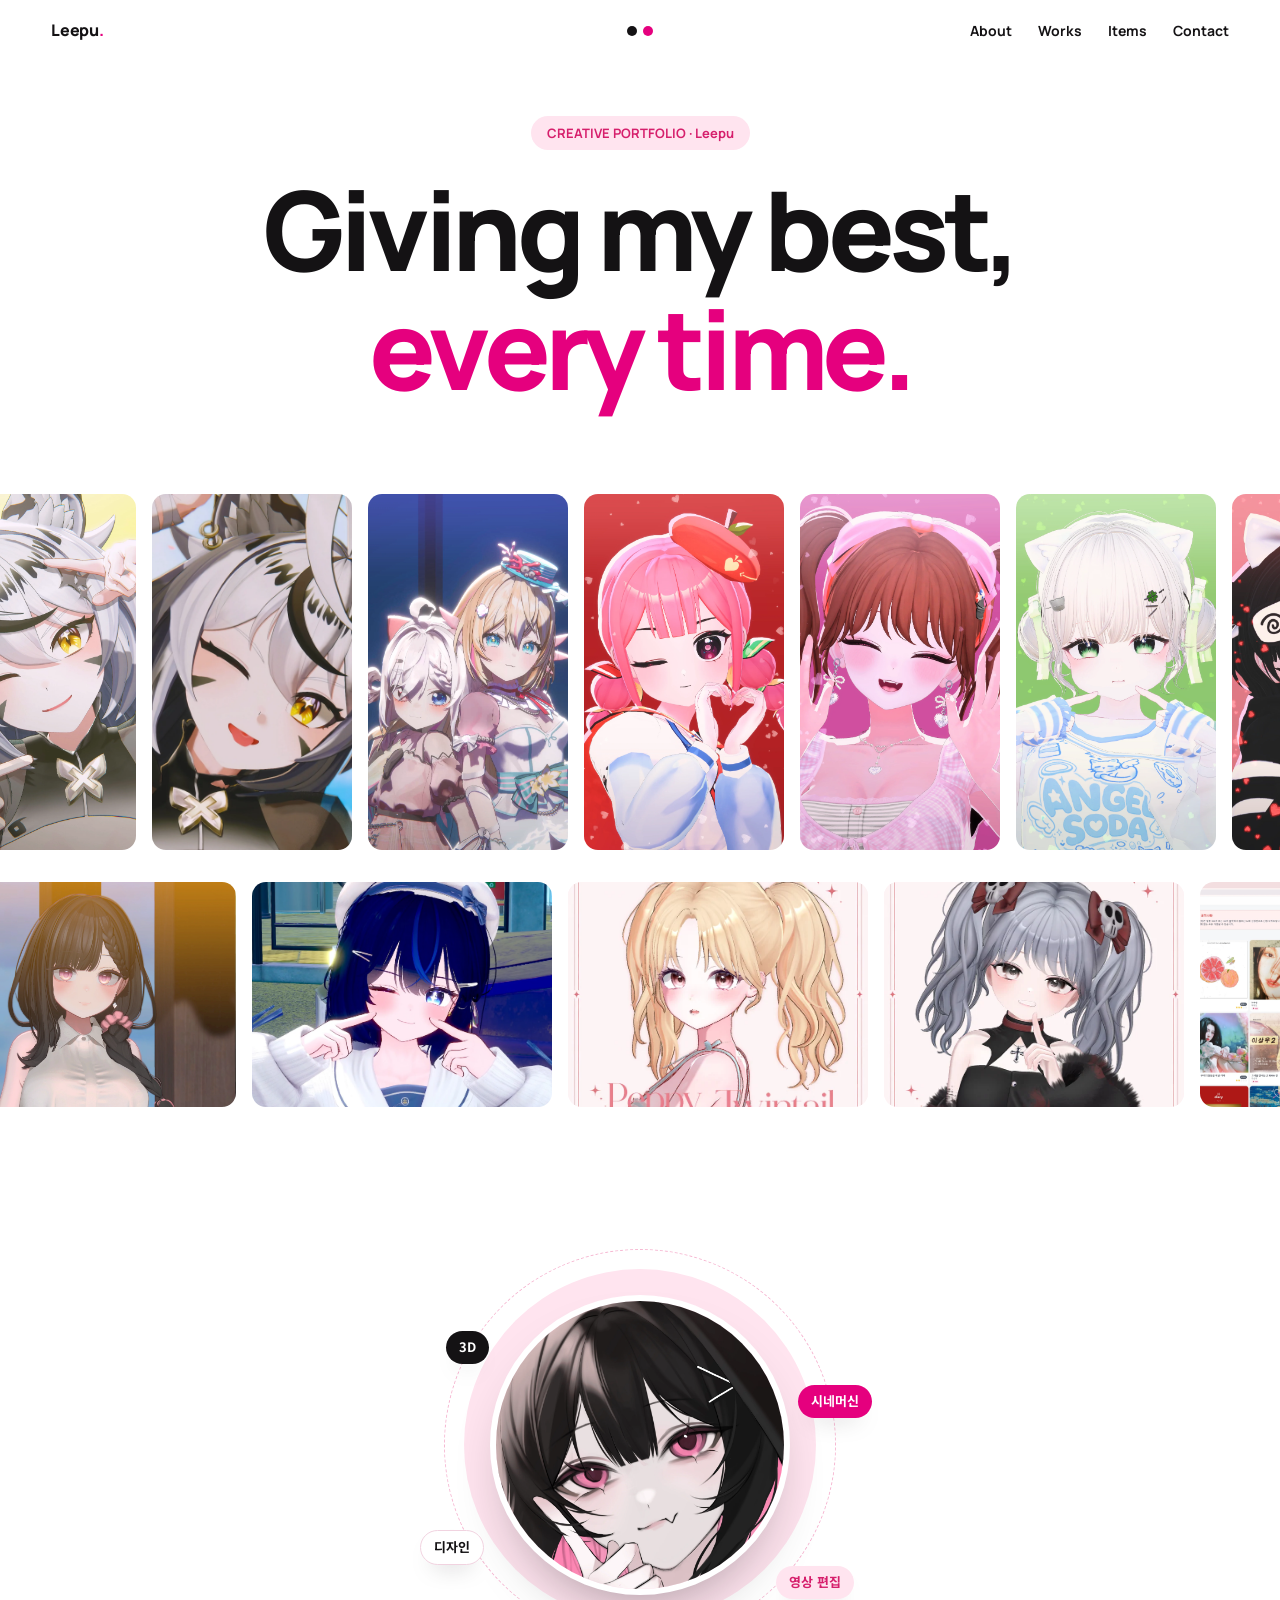
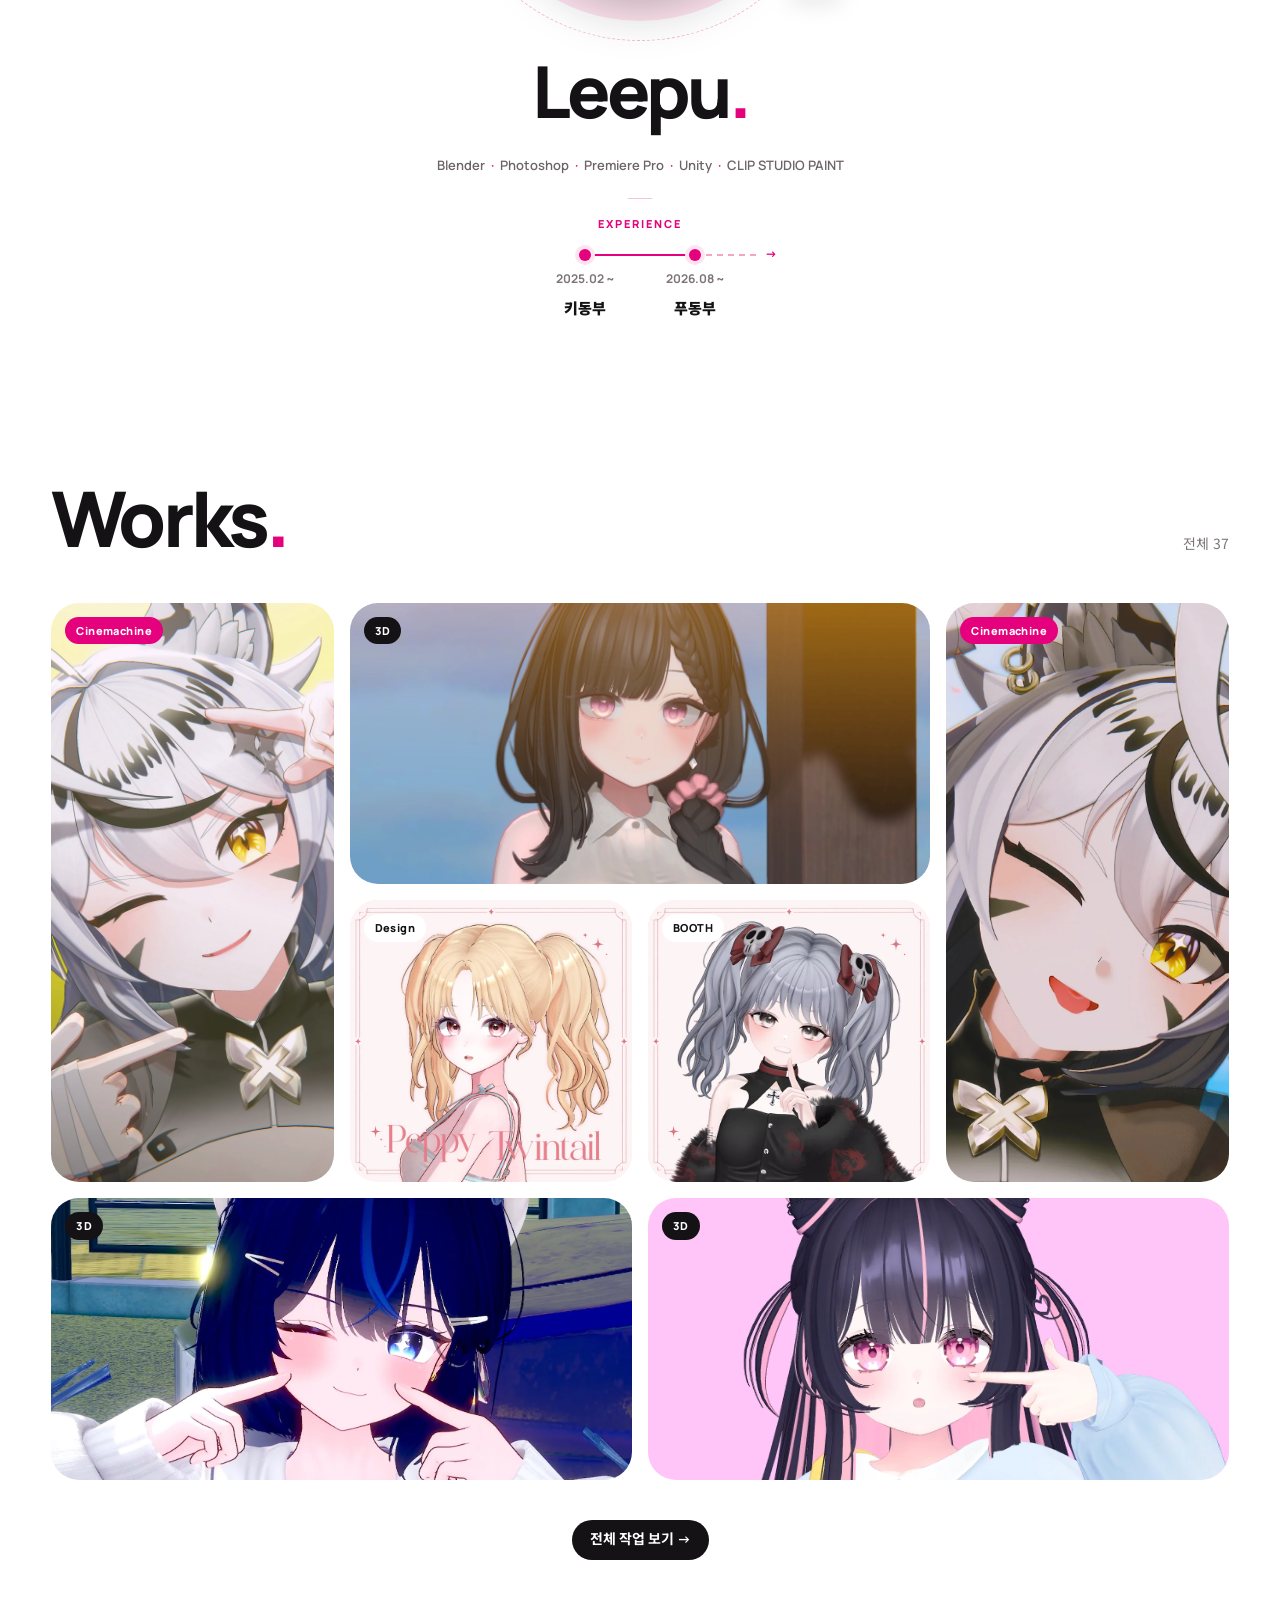
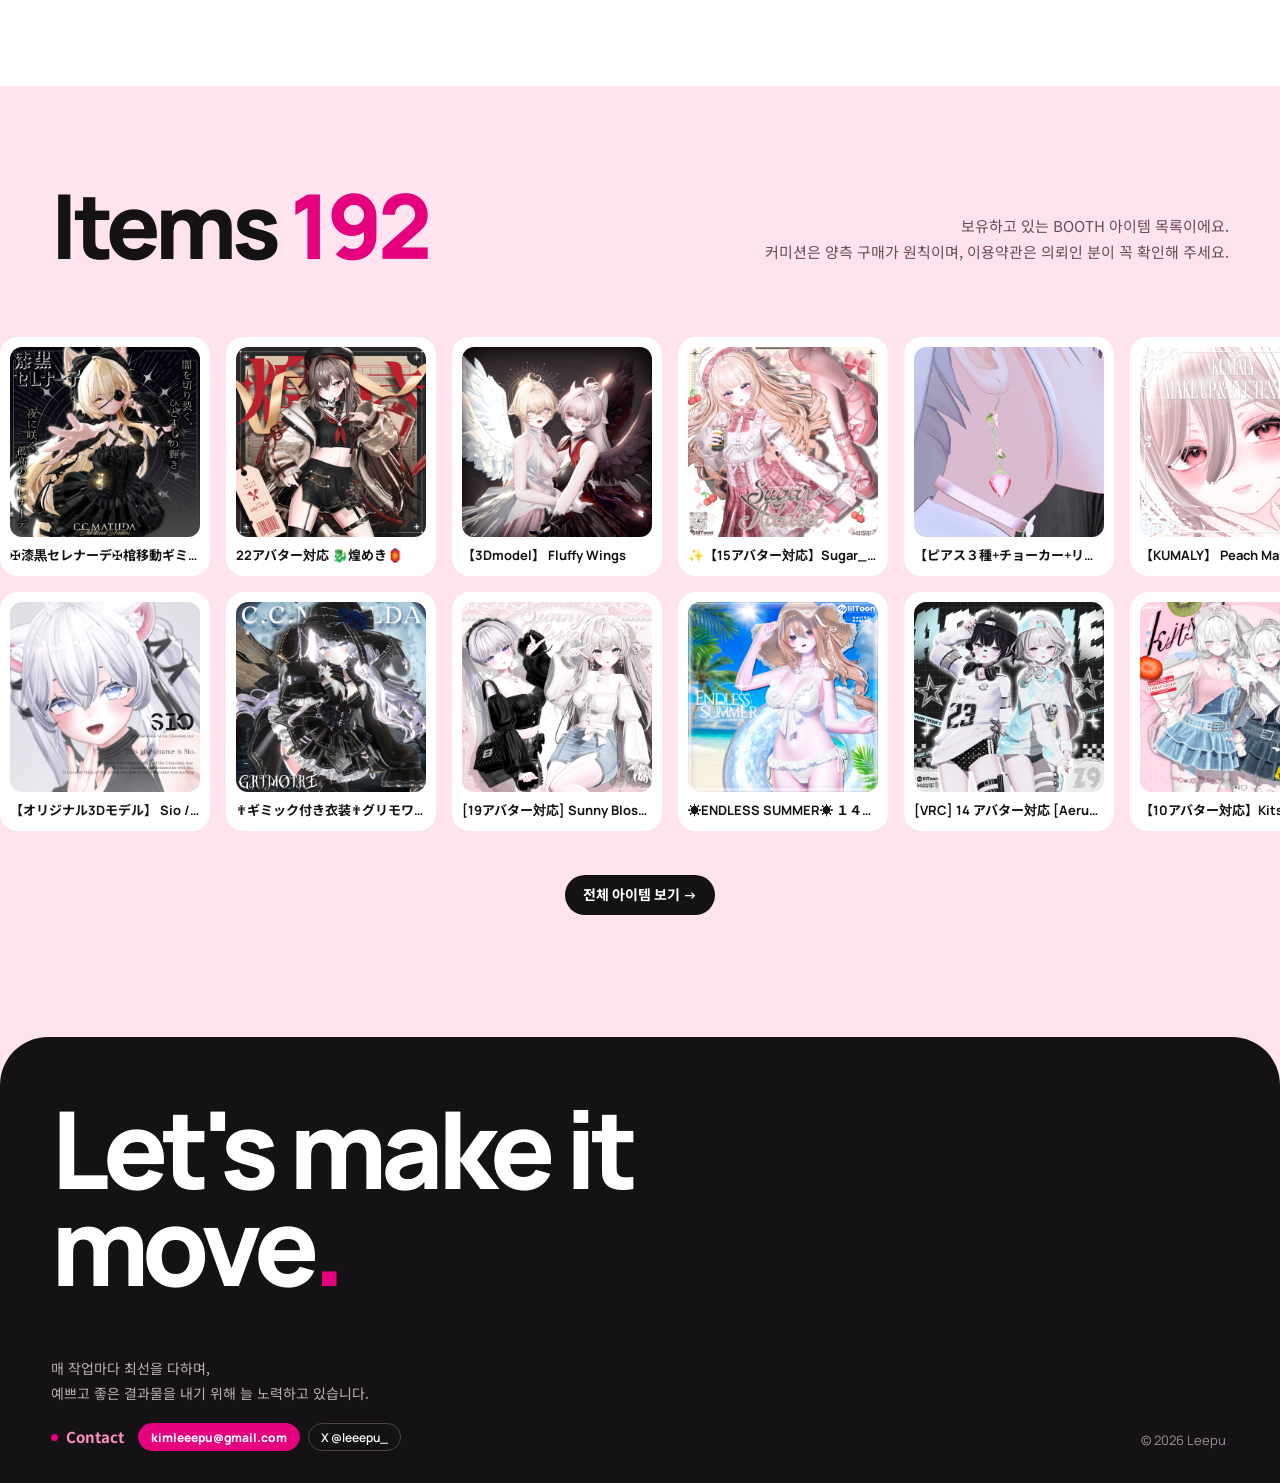
==== index.html @ 33ad0d8b "Hero: raise badge/title slightly, widen title line gap Co-Authored-By: Claude Opus 5.5 <noreply@anth" ====
<!doctype html>
<html lang="ko">
<head>
<meta charset="utf-8">
<meta name="viewport" content="width=device-width, initial-scale=1, viewport-fit=cover">
<title>Leepu</title>
<meta name="description" content="Leepu 포트폴리오 · 시네머신 쇼츠, 3D 아바타 세팅, 디자인">
<link rel="preconnect" href="https://fonts.googleapis.com">
<link rel="preconnect" href="https://fonts.gstatic.com" crossorigin>
<link href="https://fonts.googleapis.com/css2?family=Manrope:wght@400;500;600;700;800&family=Noto+Sans+KR:wght@400;500;700;900&display=swap" rel="stylesheet">
<link rel="stylesheet" href="assets/site.css">
<style>
/* ── 첫 화면 ── */
.hero { padding: 6vh var(--gutter) 0; text-align: center; }
.badge { display: inline-block; padding: 7px 16px; border-radius: 999px; background: var(--blush); color: #d61f6c; font-size: 13px; font-weight: 700; }
.hero h1 { margin: 26px 0 0; font-weight: 800; font-size: clamp(46px, 8.6vw, 140px); line-height: .98; letter-spacing: -.05em; }
.hero h1 > span { display: block; overflow: hidden; padding-bottom: .2em; margin-bottom: -.1em; }
.clip { overflow: hidden; }

.strips { margin-top: 8vh; padding-bottom: 4vh; overflow: hidden; }
.strips .tilt { width: 110vw; margin-left: -5vw; }
.strips .mq + .mq { margin-top: 16px; }
.strips .mq-track { padding: 8px 0; }
.strips a { flex: 0 0 auto; display: block; border-radius: 14px; overflow: hidden; background: var(--blush-2); }
.strips img { width: 100%; height: 100%; object-fit: cover; }
.sA a { width: 200px; aspect-ratio: 9 / 16; }
.sB a { width: 300px; aspect-ratio: 4 / 3; }

/* 프로필 */
.about { padding: 16vh var(--gutter) 12vh; display: flex; flex-direction: column; align-items: center; text-align: center; scroll-margin-top: 40px; }
.orb { position: relative; width: 300px; height: 300px; }
.orb::before { content: ""; position: absolute; inset: -26px; border-radius: 50%; background: var(--blush); }
.orb::after { content: ""; position: absolute; inset: -46px; border-radius: 50%; border: 1.5px dashed #f6b8d2; }
.orb img { position: relative; z-index: 1; width: 300px; height: 300px; border-radius: 50%; object-fit: cover; border: 6px solid #fff; box-shadow: 0 30px 60px -30px rgba(20,18,20,.45); background: var(--blush-2); }
.orb .pill { position: absolute; z-index: 2; box-shadow: 0 12px 24px -14px rgba(20,18,20,.4); animation: bob 4s ease-in-out infinite; }
.orb .p1 { left: -44px; top: 36px; }
.orb .p2 { right: -82px; top: 90px; animation-delay: -1.2s; }
.orb .p3 { left: -70px; bottom: 30px; animation-delay: -2.1s; }
.orb .p4 { right: -64px; bottom: -4px; animation-delay: -.6s; }
@keyframes bob { 50% { translate: 0 -8px; } }
.about h2 { margin: 64px 0 0; font-weight: 800; font-size: clamp(52px, 5.6vw, 92px); line-height: .9; letter-spacing: -.055em; }
.info { display: flex; flex-direction: column; align-items: center; gap: 10px; margin-top: 32px; }
.tools { margin: 0; font-size: 13px; font-weight: 600; color: var(--muted); }
.tools i { font-style: normal; color: var(--pink); padding: 0 3px; }
.tools span { white-space: nowrap; }
.rule { width: 24px; height: 1px; margin: 12px 0 6px; background: #f1c4d7; }
.lbl { font-size: 11px; font-weight: 800; letter-spacing: .18em; color: var(--pink); }
.tl { display: flex; align-items: flex-start; justify-content: center; margin-top: 6px; }
.st { position: relative; display: flex; flex-direction: column; align-items: center; gap: 8px; width: 110px; }
.st::after { content: ""; position: absolute; left: 50%; top: 5px; width: 100%; height: 2px; background: var(--pink); }
.st.past::after { background: #ddd5d8; }
.st:last-child::after { width: 60%; background: repeating-linear-gradient(90deg, #f1a6c6 0 6px, transparent 6px 11px); }
.st:last-child::before { content: "→"; position: absolute; left: calc(110% + 4px); top: -1px; font-size: 12px; font-weight: 800; line-height: 12px; color: var(--pink); }
.st b { position: relative; z-index: 1; width: 12px; height: 12px; border-radius: 50%; background: var(--pink); box-shadow: 0 0 0 4px var(--blush); }
.st.past b { background: #cfc6ca; box-shadow: 0 0 0 4px #f4eff1; }
.st small { font-size: 12px; font-weight: 700; color: #7d7579; }
.st strong { font-family: var(--kr); font-size: 15px; font-weight: 900; }
.st.past small, .st.past strong { color: #a9a0a4; }

/* 작업 타일 */
.works { padding: 6vh var(--gutter) 14vh; }
.works .sub { font-family: var(--kr); font-size: 14px; color: #7d7579; }
.bento { display: grid; grid-template-columns: repeat(4, minmax(0, 1fr)); grid-auto-rows: 22vw; gap: 16px; margin-top: 48px; }
.tile { position: relative; overflow: hidden; border-radius: 28px; display: block; text-decoration: none; background: var(--blush); color: var(--ink); }
.tile img { width: 100%; height: 100%; object-fit: cover; transition: transform .7s var(--ease); }
.tile:hover img { transform: scale(1.06); }
.tile .cap { position: absolute; left: 12px; right: 12px; bottom: 12px; padding: 14px 16px; border-radius: 18px; background: rgba(255,255,255,.95); transform: translateY(12px); opacity: 0; transition: transform .45s var(--ease), opacity .35s; }
.tile:hover .cap, .tile:focus-visible .cap { transform: none; opacity: 1; }
.tile .cap b { display: block; font-family: var(--kr); font-size: 15px; overflow: hidden; text-overflow: ellipsis; white-space: nowrap; }
.tile .cap small { display: block; margin-top: 2px; font-family: var(--kr); font-size: 12px; color: #7d7579; overflow: hidden; text-overflow: ellipsis; white-space: nowrap; }
.c2 { grid-column: span 2; } .r2 { grid-row: span 2; }
.works .foot-more { display: flex; justify-content: center; margin-top: 40px; }

/* 아이템 */
.items { padding: 11vh 0 18vh; background: var(--blush); }
.items .sec-head { padding: 0 var(--gutter); }
.items h2 { margin: 0; font-weight: 800; font-size: clamp(48px, 7vw, 120px); line-height: .9; letter-spacing: -.05em; }
.items .note { margin: 0; text-align: right; font-family: var(--kr); font-size: 15px; line-height: 1.75; color: #6b4a58; white-space: pre-line; }
.items .mq { margin-top: 72px; }
.items .mq + .mq { margin-top: 16px; }
.icard { flex: 0 0 auto; width: 210px; background: #fff; border-radius: 18px; padding: 10px; text-decoration: none; color: var(--ink); }
.icard img { width: 100%; aspect-ratio: 1; object-fit: cover; border-radius: 12px; background: var(--blush-2); }
.icard span { display: block; margin-top: 8px; font-size: 13px; font-weight: 700; overflow: hidden; text-overflow: ellipsis; white-space: nowrap; }
.items .foot-more { display: flex; justify-content: center; margin-top: 44px; }

@media (max-width: 900px) {
  .bento { grid-template-columns: repeat(2, minmax(0, 1fr)); grid-auto-rows: 44vw; gap: 12px; }
  .tile { border-radius: 22px; }
  .tile .cap { transform: none; opacity: 1; padding: 10px 12px; border-radius: 14px; }
  .items .note { text-align: left; white-space: normal; }
}
@media (max-width: 560px) {
  .sA a { width: 130px; } .sB a { width: 200px; }
  .about { padding-top: 12vh; }
  .orb { scale: .7; margin: -45px 0; }
  .about h2 { margin-top: 64px; }
  .tools { max-width: 300px; line-height: 2; }
  .st { width: 92px; } .st strong { font-size: 14px; }
  .icard { width: 150px; }
  .items .mq { margin-top: 40px; }
}
</style>
</head>
<body>
<header class="top" id="top"></header>

<main>
  <section class="hero">
    <div class="clip"><span class="badge up">CREATIVE PORTFOLIO · Leepu</span></div>
    <h1>
      <span><span class="up" style="animation-delay:.1s">Giving my best,</span></span>
      <span><span class="up" style="animation-delay:.2s"><span class="dot">every time.</span></span></span>
    </h1>
  </section>

  <section class="strips fade" style="animation-delay:.5s" aria-label="작업 미리보기">
    <div class="tilt">
      <div class="mq sA"><div class="mq-track" id="stripA"></div></div>
      <div class="mq sB"><div class="mq-track rev" id="stripB"></div></div>
    </div>
  </section>

  <section class="about" id="about" aria-label="프로필"></section>

  <section class="works" id="works">
    <div class="sec-head rv">
      <h2 class="h-big">Works<span class="dot">.</span></h2>
      <span class="sub" id="w-count"></span>
    </div>
    <div class="bento" id="bento"></div>
    <div class="foot-more"><a class="more-link" href="works.html">전체 작업 보기 →</a></div>
  </section>

  <section class="items" id="items">
    <div class="sec-head rv">
      <h2>Items <span class="dot" id="i-count"></span></h2>
      <p class="note" id="i-note"></p>
    </div>
    <div class="mq"><div class="mq-track" id="itemsA"></div></div>
    <div class="mq"><div class="mq-track rev" id="itemsB"></div></div>
    <div class="foot-more"><a class="more-link" href="items.html">전체 아이템 보기 →</a></div>
  </section>
</main>

<footer class="foot" id="contact"></footer>

<script src="assets/site.js"></script>
<script>
(async () => {
"use strict";
const { esc, list, IMGERR, catLabel, catClass, career, ymd } = LP;
const D = await LP.boot("home");
const s = D.site;
const $ = (id) => document.getElementById(id);
const twice = (html) => html + html;
const has = (w, c) => list(w.category).includes(c);
const link = (w) => `works.html#${encodeURIComponent(w.id || "")}`;

// 흐르는 띠: 위는 쇼츠, 아래는 3D · 디자인
const shorts = D.works.filter((w) => has(w, "CINEMACHINE") && (w.thumbnail || LP.ytOf(w)));
const others = D.works.filter((w) => !has(w, "CINEMACHINE") && !has(w, "EDIT") && w.thumbnail);
const strip = (arr) => arr.map((w) => `<a href="${link(w)}" title="${esc(w.title)}">${LP.thumbImg(w)}</a>`).join("");
$("stripA").innerHTML = twice(strip(shorts.slice(0, 10)));
$("stripB").innerHTML = twice(strip(others.slice(0, 10)));

// 프로필
const FIELDS = s.fields || ["3D", "시네머신", "디자인", "영상 편집"];
const PCLS = ["ink", "pk", "wh", "bl"];
const steps = career(s.intro);
$("about").innerHTML = `
  <div class="orb rv">
    ${s.profile_image ? `<img src="${esc(s.profile_image)}" alt="${esc(s.name)} 프로필" ${IMGERR}>` : `<img alt="">`}
    ${FIELDS.slice(0, 4).map((f, k) => `<span class="pill ${PCLS[k]} p${k + 1}">${esc(f)}</span>`).join("")}
  </div>
  <h2 class="rv">${esc(s.name || "Leepu")}<span class="dot">.</span></h2>
  <div class="info rv">
    ${(s.tools || []).length ? `<p class="tools">${(s.tools || []).map((t) => `<span>${esc(t)}</span>`).join(" <i>·</i> ")}</p>` : ""}
    ${steps.length ? `<div class="rule" aria-hidden="true"></div>
    <div class="lbl">EXPERIENCE</div>
    <ol class="tl" aria-label="Experience" style="list-style:none;padding:0;margin-bottom:0">${steps.map((c) => `
      <li class="st${c.past ? " past" : ""}"><b aria-hidden="true"></b><small>${esc(c.period)}</small><strong>${esc(c.name)}</strong></li>`).join("")}
    </ol>` : ""}
  </div>`;

// 작업 타일: 최신 쇼츠 · 3D · 디자인을 골라 배치
const td = D.works.filter((w) => has(w, "3D") && w.thumbnail);
const ds = D.works.filter((w) => (has(w, "DESIGN") || has(w, "BOOTH")) && w.thumbnail);
// 세로 쇼츠는 세로로 긴 칸, 가로 사진이 많은 3D는 가로로 긴 칸에 넣어요
const pick = [[shorts[0], "r2"], [td[0], "c2"], [shorts[1], "r2"], [ds[0], ""], [ds[1], ""], [td[1], "c2"], [td[2], "c2"]].filter(([w]) => w);
$("w-count").textContent = `전체 ${D.works.length}`;
$("bento").innerHTML = pick.map(([w, cls]) => {
  const c = list(w.category)[0] || "";
  return `<a class="tile pop ${cls}" href="${link(w)}">
    ${LP.thumbImg(w)}
    <span class="tag ${catClass(c)}">${esc(catLabel(c))}</span>
    <span class="cap"><b>${esc(LP.splitTitle(w.title).what)}</b>${LP.splitTitle(w.title).who ? `<small>${esc(LP.splitTitle(w.title).who)}</small>` : ""}</span>
  </a>`;
}).join("");

// 아이템 띠
const its = D.items.filter((i) => i.thumbnail);
const icard = (i) => `<a class="icard" href="${esc(LP.safe(i.product_link))}" target="_blank" rel="noopener" title="${esc(i.name)}"><img src="${esc(i.thumbnail)}" alt="" loading="lazy" ${IMGERR}><span>${esc(i.name)}</span></a>`;
$("i-count").textContent = D.items.length;
$("i-note").textContent = s.items_intro ?? "보유하고 있는 BOOTH 아이템 목록이에요.\n커미션은 양측 구매가 원칙이며, 이용약관은 의뢰인 분이 꼭 확인해 주세요.";
$("itemsA").innerHTML = twice(its.slice(0, 12).map(icard).join(""));
$("itemsB").innerHTML = twice(its.slice(12, 24).map(icard).join(""));

if (location.hash === "#about") $("about").scrollIntoView();
})();
</script>
</body>
</html>
---- assets/site.css ----
/* Leepu 포트폴리오 공통 스타일 (첫 화면 · Works · Items) */
:root {
  --ink: #141214;
  --pink: #ff3d8b;
  --pink-ink: #141214;
  --pink-soft: #ff8fbe;
  --blush: #ffe4ef;
  --blush-2: #fff1f6;
  --line: #efe3e8;
  --muted: #6c6468;
  --muted-2: #8a7f84;
  --bg: #ffffff;
  --font: "Manrope", "Noto Sans KR", system-ui, -apple-system, "Apple SD Gothic Neo", "Malgun Gothic", sans-serif;
  --kr: "Noto Sans KR", "Apple SD Gothic Neo", "Malgun Gothic", sans-serif;
  --gutter: max(16px, 4vw);
  --ease: cubic-bezier(.2, .75, .15, 1);
  color-scheme: light;
}
* { box-sizing: border-box; }
html { -webkit-text-size-adjust: 100%; scroll-behavior: smooth; }
body { margin: 0; background: var(--bg); color: var(--ink); font: 15px/1.6 var(--font); overflow-x: hidden; }
img { max-width: 100%; display: block; }
a { color: inherit; }
a:hover { color: var(--pink); }
button, input, select { font: inherit; color: inherit; }
:focus-visible { outline: 2px solid var(--pink); outline-offset: 3px; border-radius: 6px; }
[hidden] { display: none !important; }
.kr { font-family: var(--kr); }
.dot { color: var(--pink); }
.sr { position: absolute; width: 1px; height: 1px; overflow: hidden; clip: rect(0 0 0 0); white-space: nowrap; }

/* ── 헤더 ── */
.top { position: sticky; top: 0; z-index: 30; display: grid; grid-template-columns: 1fr auto 1fr; align-items: center; padding: 18px var(--gutter); font-size: 14px; font-weight: 700; background: rgba(255,255,255,.86); backdrop-filter: blur(10px); -webkit-backdrop-filter: blur(10px); }
.top .brand { text-decoration: none; font-size: 16px; font-weight: 800; letter-spacing: -.02em; }
.top .dots { display: flex; gap: 6px; }
.top .dots i { width: 10px; height: 10px; border-radius: 50%; background: var(--ink); }
.top .dots i + i { background: var(--pink); }
.top nav { display: flex; gap: 26px; justify-content: flex-end; }
.top nav a { text-decoration: none; position: relative; }
.top nav a[aria-current="page"]::after { content: ""; position: absolute; left: 0; right: 0; bottom: -6px; height: 2px; border-radius: 2px; background: var(--pink); }
@media (max-width: 640px) {
  .top { grid-template-columns: auto 1fr; padding-block: 14px; }
  .top .dots { display: none; }
  .top nav { gap: 16px; font-size: 13px; }
}

/* ── 공통 조각 ── */
.pill { display: inline-flex; align-items: center; gap: 6px; padding: 6px 13px; border-radius: 999px; font-family: var(--kr); font-size: 13px; font-weight: 700; white-space: nowrap; }
.pill.ink { background: var(--ink); color: #fff; }
.pill.pk { background: var(--pink); color: var(--pink-ink); }
.pill.wh { background: #fff; border: 1px solid #f1d3e0; }
.pill.bl { background: var(--blush); color: #d61f6c; }
.tag { position: absolute; left: 14px; top: 14px; padding: 5px 11px; border-radius: 999px; font-size: 11px; font-weight: 800; letter-spacing: .04em; }
.tag.CINEMACHINE, .tag.EDIT { background: var(--pink); color: var(--pink-ink); }
.tag.T3D { background: var(--ink); color: #fff; }
.tag.DESIGN, .tag.BOOTH, .tag.ETC { background: #fff; color: var(--ink); }
.h-big { margin: 0; font-weight: 800; font-size: clamp(48px, 6vw, 100px); line-height: .95; letter-spacing: -.05em; }
.sec-head { display: flex; justify-content: space-between; align-items: flex-end; gap: 20px; flex-wrap: wrap; }
.more-link { display: inline-flex; align-items: center; gap: 8px; height: 40px; padding: 0 18px; border-radius: 999px; background: var(--ink); color: #fff; font-size: 14px; font-weight: 700; text-decoration: none; }
.more-link:hover { background: var(--pink); color: var(--pink-ink); }
.empty { text-align: center; color: var(--muted); padding: 64px 0; font-family: var(--kr); }

/* ── 흐르는 띠 ── */
.mq { overflow: hidden; }
.mq-track { display: flex; gap: 16px; width: max-content; animation: mq 48s linear infinite; }
.mq-track.rev { animation-direction: reverse; animation-duration: 54s; }
.mq:hover .mq-track { animation-play-state: paused; }
@keyframes mq { from { transform: translateX(0); } to { transform: translateX(-50%); } }

/* ── 등장 효과 ── */
.up { display: block; animation: up 1.1s var(--ease) both; }
@keyframes up { from { transform: translateY(105%); } to { transform: none; } }
.fade { animation: fade 1.3s ease both; }
@keyframes fade { from { opacity: 0; transform: translateY(30px); } to { opacity: 1; transform: none; } }
@supports (animation-timeline: view()) {
  .rv { animation: rv linear both; animation-timeline: view(); animation-range: entry 10% cover 30%; }
  .pop { animation: pop linear both; animation-timeline: view(); animation-range: entry 5% cover 30%; }
  .tilt { animation: tilt linear both; animation-timeline: view(); animation-range: entry 0% exit 100%; }
}
@keyframes rv { from { opacity: 0; transform: translateY(50px); } to { opacity: 1; transform: none; } }
@keyframes pop { from { opacity: 0; transform: scale(.94) translateY(40px); } to { opacity: 1; transform: none; } }
@keyframes tilt { from { transform: rotate(-6deg); } to { transform: rotate(2deg); } }

/* ── 하단 ── */
.foot { background: var(--ink); color: #fff; border-radius: 48px 48px 0 0; position: relative; margin-top: -40px; }
.foot-in { padding: 7vh var(--gutter) 32px; }
.foot h2 { margin: 0; font-weight: 800; font-size: clamp(56px, 8.4vw, 144px); line-height: .9; letter-spacing: -.055em; }
.foot-row { display: flex; justify-content: space-between; align-items: flex-end; gap: 20px; flex-wrap: wrap; margin-top: 7vh; }
.foot-label { display: flex; align-items: center; gap: 8px; font-family: var(--kr); font-size: 15px; font-weight: 700; color: var(--pink-soft); }
.foot-label::before { content: ""; width: 7px; height: 7px; border-radius: 50%; background: var(--pink); }
.foot-msg { margin: 0 0 18px; font-family: var(--kr); font-size: 14px; line-height: 1.75; color: #b9b0b4; white-space: pre-line; }
.foot-contact { display: flex; align-items: center; gap: 14px; flex-wrap: wrap; }
.foot-links { display: flex; gap: 8px; flex-wrap: wrap; }
.foot-links a { display: inline-flex; align-items: center; height: 28px; padding: 0 12px; border-radius: 999px; font-size: 12px; font-weight: 600; text-decoration: none; border: 1px solid #4b4549; color: #fff; }
.foot-links a:first-child { background: var(--pink); border-color: var(--pink); color: var(--pink-ink); font-weight: 800; }
.foot-links a:hover { border-color: var(--pink); color: var(--pink-soft); }
.foot-links a:first-child:hover { color: var(--pink-ink); filter: brightness(1.08); }
.foot-copy { font-size: 13px; color: #9a9196; }
.foot.flat { margin-top: 0; }

/* ── 상세 창 (Works) ── */
dialog.dlg { border: 0; padding: 0; border-radius: 28px; width: min(880px, calc(100vw - 24px)); max-height: calc(100dvh - 32px); background: #fff; color: var(--ink); box-shadow: 0 40px 100px -30px rgba(20,18,20,.55); }
/* 세로 쇼츠 창: 제목 길이에 맞춰 너비가 정해지고, 설명은 그 너비 안에서 줄바꿈 */
dialog.dlg.narrow { width: fit-content; min-width: min(440px, calc(100vw - 24px)); max-width: min(880px, calc(100vw - 24px)); }
dialog.dlg.narrow .dlg-head h2 { text-wrap: wrap; }
dialog.dlg.narrow .desc, dialog.dlg.narrow .meta { width: 0; min-width: 100%; }
dialog.dlg::backdrop { background: rgba(20,18,20,.55); backdrop-filter: blur(4px); }
dialog.dlg[open] { animation: dlg .35s var(--ease); }
@keyframes dlg { from { opacity: 0; transform: translateY(24px) scale(.98); } to { opacity: 1; transform: none; } }
.dlg-in { padding: 28px; display: grid; gap: 16px; }
.dlg-head { display: flex; gap: 12px; align-items: flex-start; }
.dlg-head h2 { margin: 0; flex: 1; min-width: 0; font-family: var(--kr); font-size: clamp(20px, 2.4vw, 26px); font-weight: 900; line-height: 1.35; letter-spacing: -.02em; text-wrap: balance; }
.x { appearance: none; border: 0; flex-shrink: 0; width: 38px; height: 38px; border-radius: 50%; background: var(--blush); color: var(--ink); cursor: pointer; display: grid; place-items: center; font-size: 18px; line-height: 1; }
.x:hover { background: var(--pink); }
.desc { margin: -6px 0 0; font-family: var(--kr); color: var(--muted); white-space: pre-wrap; word-break: keep-all; overflow-wrap: anywhere; }
.meta { display: flex; gap: 6px; align-items: center; flex-wrap: wrap; font-size: 12px; color: var(--muted-2); }
.meta .c { padding: 3px 9px; border-radius: 999px; background: var(--blush); color: #d61f6c; font-weight: 800; font-size: 10px; letter-spacing: .04em; }
.media { display: grid; gap: 12px; }
.media video, .media iframe { width: 100%; border: 0; border-radius: 18px; background: #000; display: block; }
.media video { max-height: 72vh; margin: 0 auto; }
.media iframe { aspect-ratio: 16 / 9; }
.media iframe.short, .ytcard.short { aspect-ratio: 9 / 16; width: min(100%, calc(70vh * 9 / 16), 380px); margin: 0 auto; }
/* 사진 한 장: 비율에 맞춘 크기는 works.html에서 정해 줌 */
.media > img { border-radius: 18px; max-width: 100%; margin: 0 auto; }
.ytcard { position: relative; display: block; border-radius: 18px; overflow: hidden; background: #000; aspect-ratio: 16 / 9; }
.ytcard img { width: 100%; height: 100%; object-fit: cover; opacity: .85; }
.ytcard span { position: absolute; inset: auto 0 0; padding: 14px; text-align: center; font-weight: 800; color: #fff; background: linear-gradient(transparent, rgba(0,0,0,.75)); }
/* 사진 수에 맞춰 칸을 나눠서 오른쪽에 빈칸이 안 생기게 (최대 3칸, 휴대폰은 2칸) */
.gallery { display: grid; grid-template-columns: repeat(6, minmax(0, 1fr)); gap: 10px; align-items: start; }
.gallery a { grid-column: span 2; border-radius: 14px; overflow: hidden; background: var(--blush-2); }
.gallery a.w3 { grid-column: span 3; }
.gallery a.w6 { grid-column: span 6; }
.gallery img { width: 100%; height: auto; }
@media (max-width: 560px) { .gallery a, .gallery a.w3 { grid-column: span 3; } .gallery a.m6 { grid-column: span 6; } }
.btn-out { justify-self: start; display: inline-flex; align-items: center; gap: 8px; height: 40px; padding: 0 18px; border-radius: 999px; background: var(--ink); color: #fff; font-size: 14px; font-weight: 700; text-decoration: none; }
.btn-out:hover { background: var(--pink); color: var(--pink-ink); }
@media (max-width: 560px) { .dlg-in { padding: 20px; } dialog.dlg { border-radius: 22px; } }
/* 세로 영상 창: 왼쪽 영상 · 오른쪽 분야·날짜 → 제목 → 설명 */
dialog.dlg.side { width: min(860px, calc(100vw - 24px)); }
.dlg-in.side { grid-template-columns: auto minmax(0, 1fr); gap: 32px; align-items: start; }
.side-media iframe, .side-media .ytcard, .side-media video { width: calc(min(72vh, 680px) * 9 / 16); height: auto; aspect-ratio: 9 / 16; max-height: none; margin: 0; object-fit: cover; }
.side-info { display: flex; flex-direction: column; gap: 14px; min-width: 0; padding-top: 2px; }
.side-top { display: flex; justify-content: space-between; align-items: center; gap: 12px; }
.side-info h2 { margin: 2px 0 0; font-family: var(--kr); font-size: clamp(22px, 2.4vw, 30px); font-weight: 900; line-height: 1.35; letter-spacing: -.02em; word-break: keep-all; overflow-wrap: anywhere; }
.side-info .desc { margin: 0; }
@media (max-width: 640px) {
  .dlg-in.side { grid-template-columns: 1fr; gap: 16px; }
  .side-media { order: 2; }
  .side-media iframe, .side-media .ytcard, .side-media video { width: min(100%, calc(62vh * 9 / 16)); margin: 0 auto; }
}

@media (prefers-reduced-motion: reduce) {
  *, *::before, *::after { animation: none !important; transition: none !important; }
  html { scroll-behavior: auto; }
}

/* 상세 창 글 머리: 분야(글자) → 제목 → 버튜버 이름 · 날짜 */
.cat-txt { font-size: 11px; font-weight: 800; letter-spacing: .06em; color: var(--pink); text-transform: none; }
.who { display: flex; align-items: baseline; gap: 10px; flex-wrap: wrap; font-family: var(--kr); }
.who b { font-size: 15px; font-weight: 700; color: var(--ink); }
.who span { font-family: var(--font); font-size: 12px; font-weight: 600; color: var(--muted-2); }
.head-txt { flex: 1; min-width: 0; display: flex; flex-direction: column; gap: 8px; }
.head-txt h2 { margin: 0; }
/* 분야 글자와 제목 사이를 좁게 */
.side-info .side-top + h2 { margin-top: -12px; }
.head-txt .cat-txt + h2 { margin-top: -7px; }
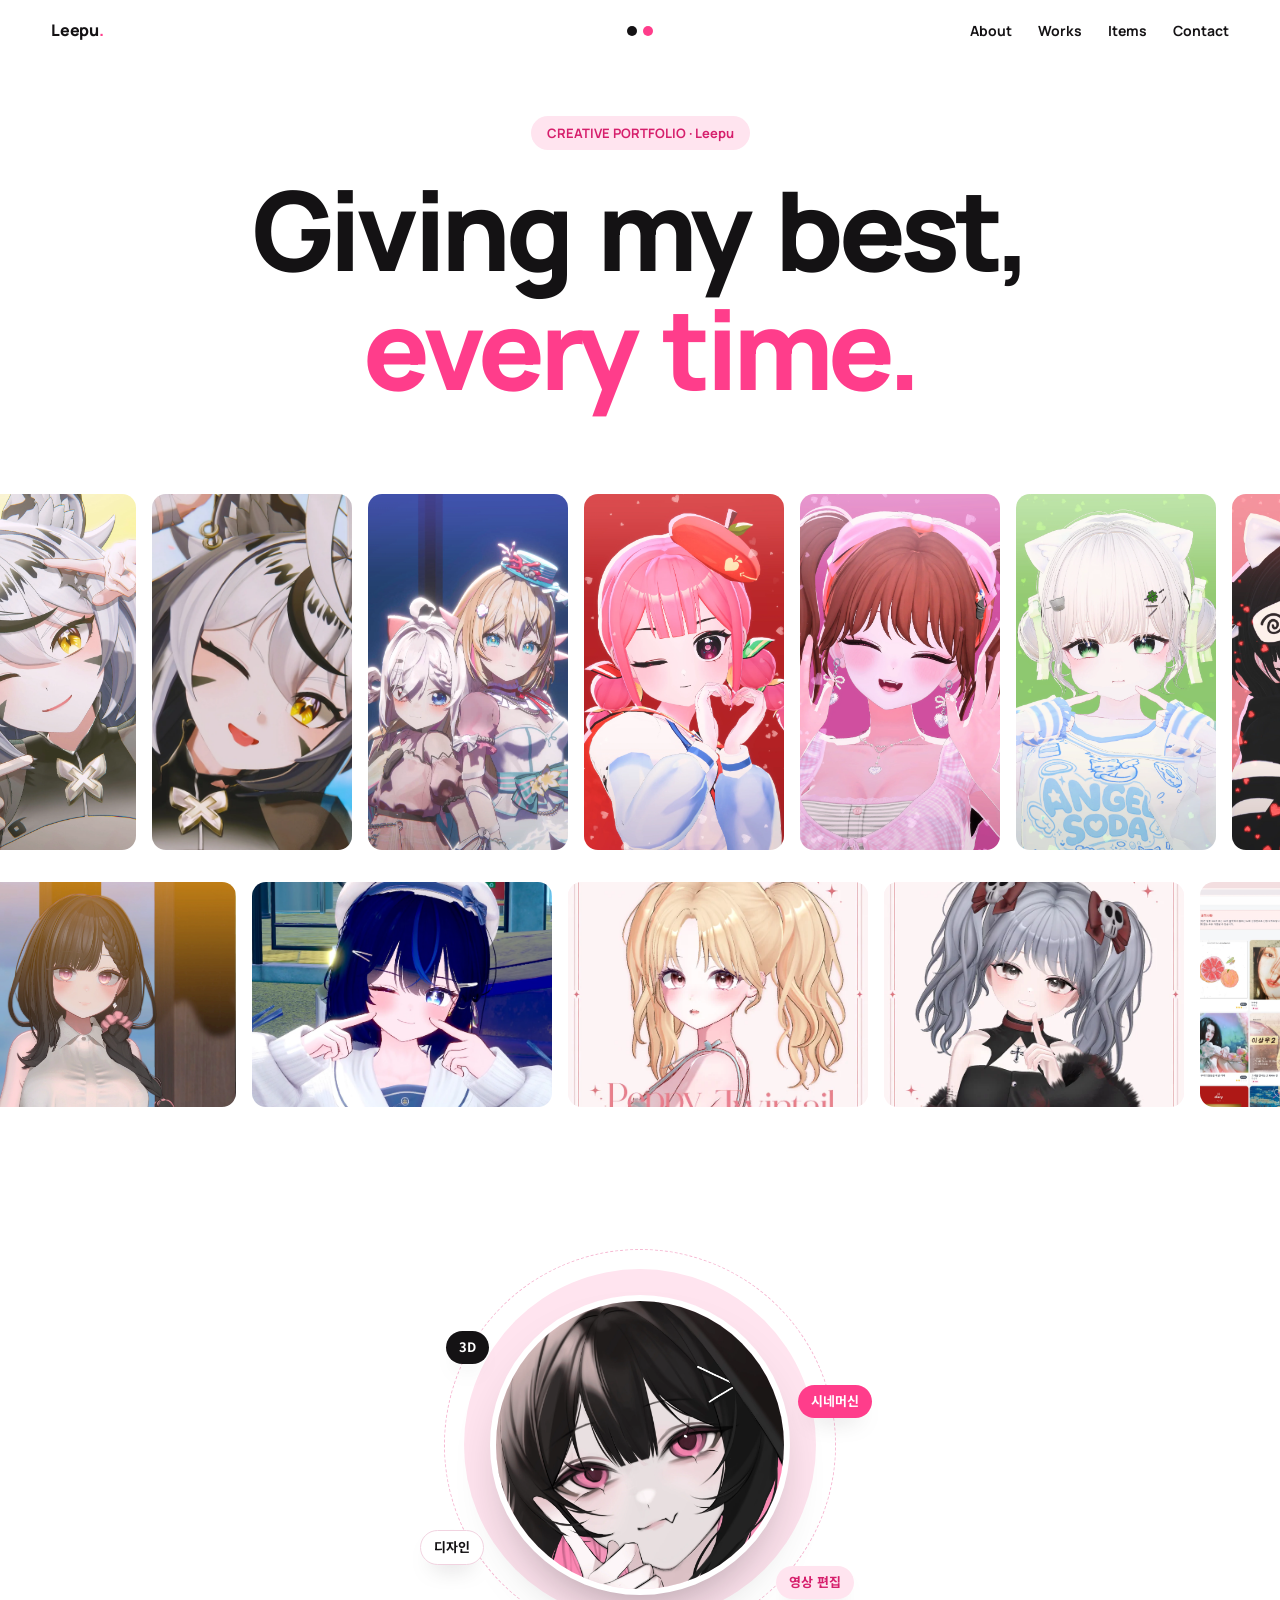
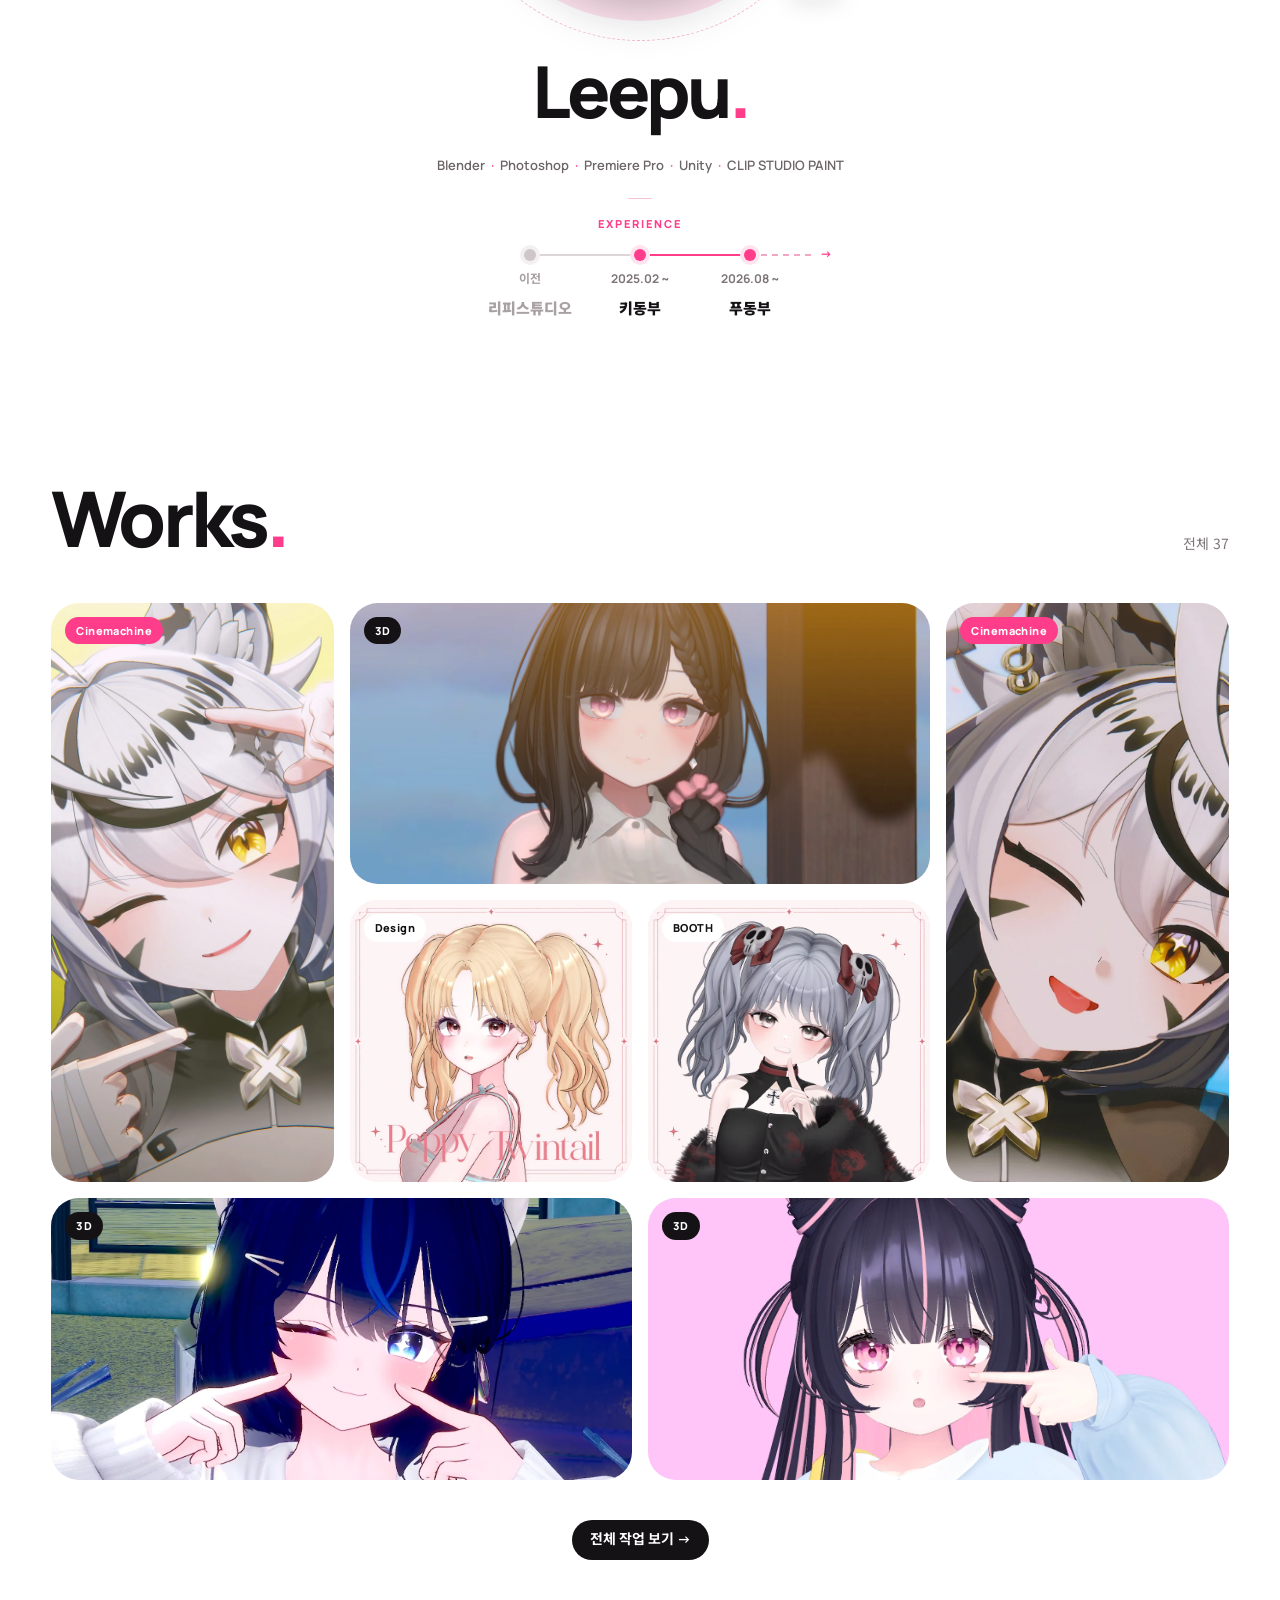
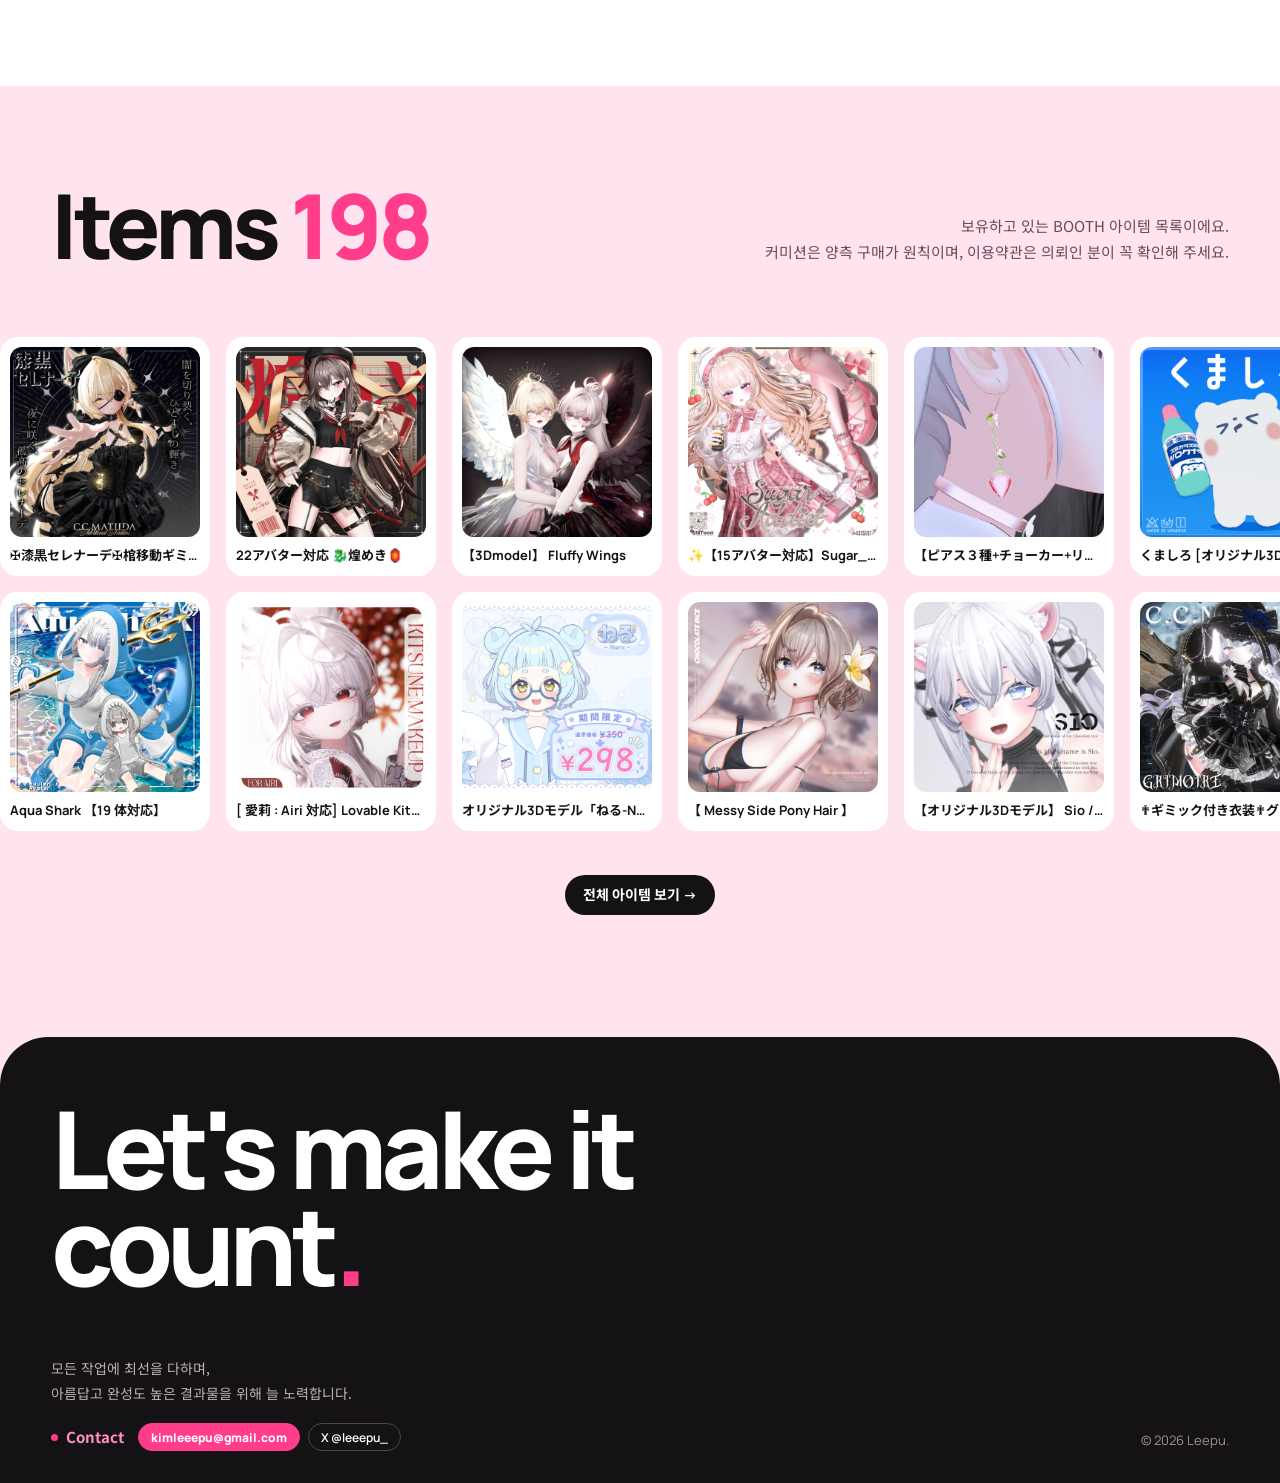
==== commit baa6f58b: "Confirm hero A with wider word spacing; footer 'Let's make it count.' and new message Co-Authored-By" ====
--- a/index.html
+++ b/index.html
@@ -13,7 +13,7 @@
 /* ── 첫 화면 ── */
 .hero { padding: 6vh var(--gutter) 0; text-align: center; }
 .badge { display: inline-block; padding: 7px 16px; border-radius: 999px; background: var(--blush); color: #d61f6c; font-size: 13px; font-weight: 700; }
-.hero h1 { margin: 26px 0 0; font-weight: 800; font-size: clamp(46px, 8.6vw, 140px); line-height: .98; letter-spacing: -.05em; }
+.hero h1 { margin: 26px 0 0; font-weight: 800; font-size: clamp(46px, 8.6vw, 140px); line-height: .98; letter-spacing: -.05em; word-spacing: .1em; }
 .hero h1 > span { display: block; overflow: hidden; padding-bottom: .2em; margin-bottom: -.1em; }
 .clip { overflow: hidden; }
 
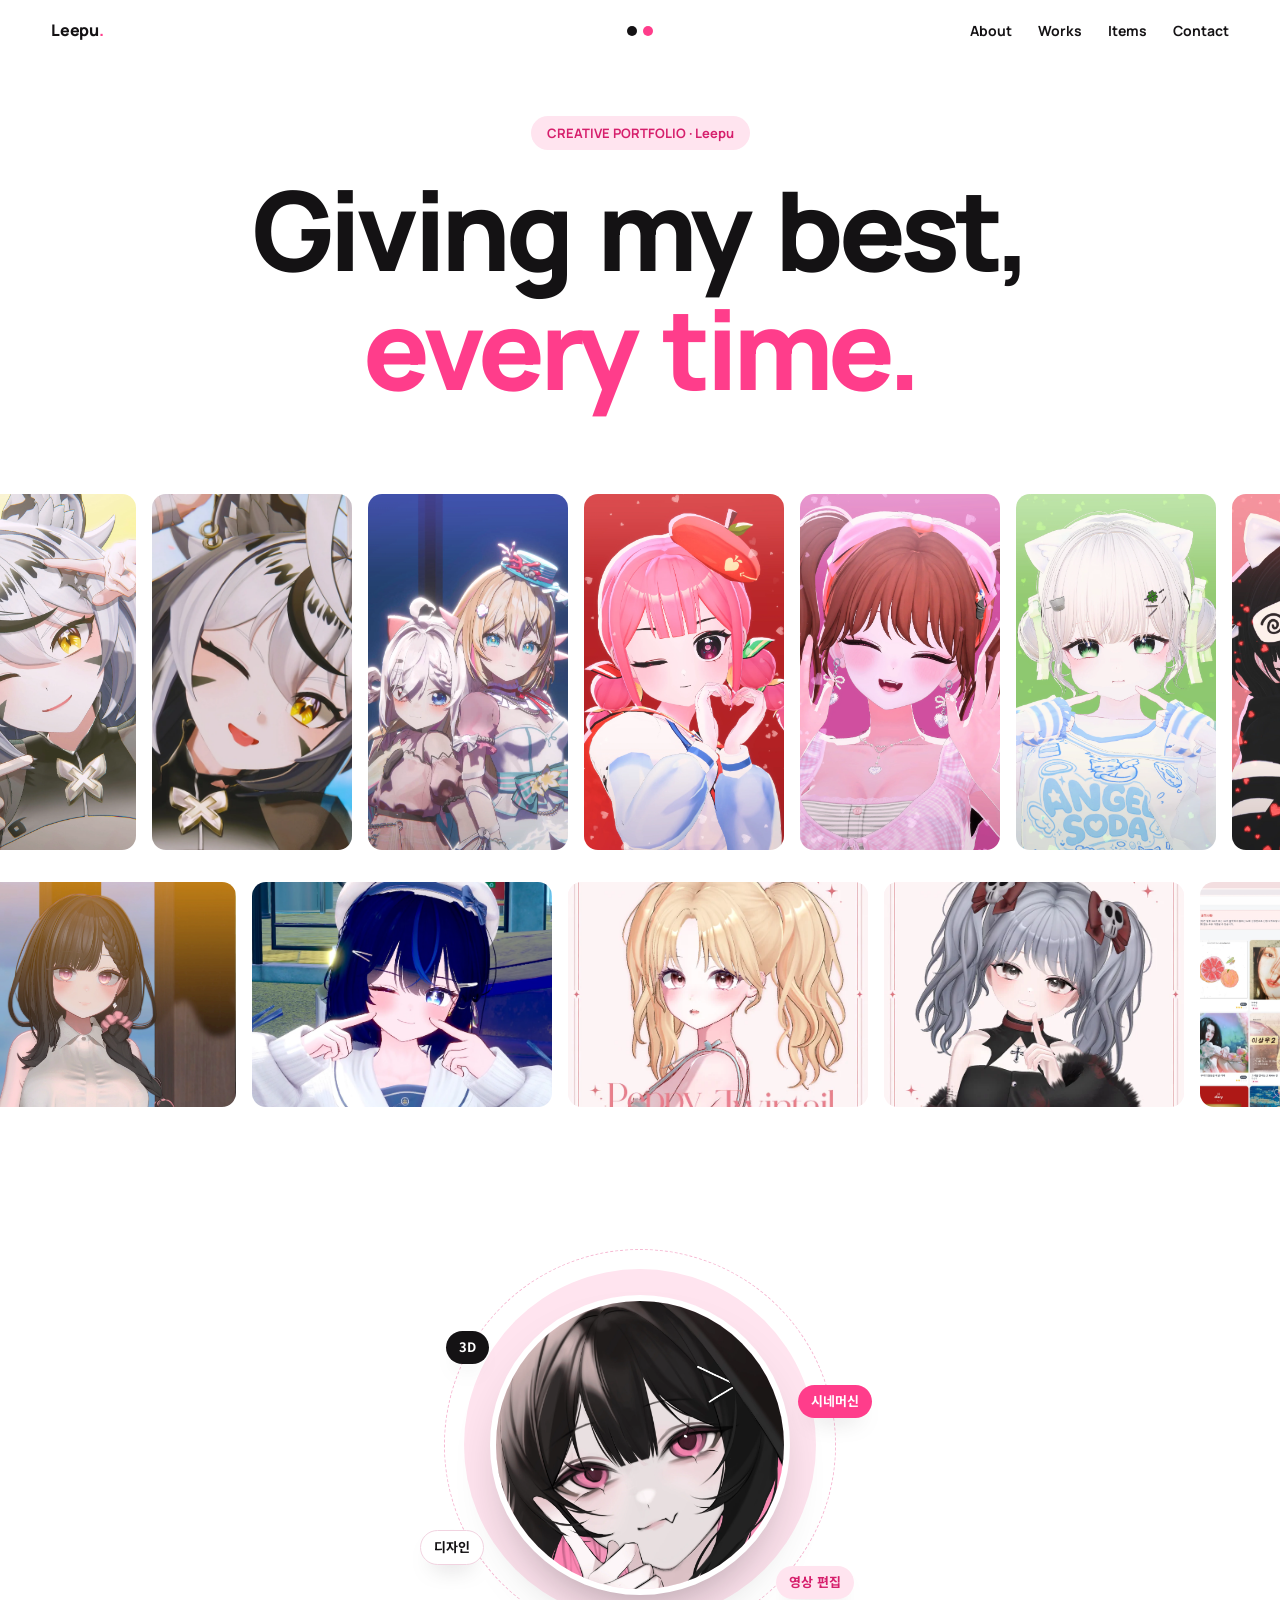
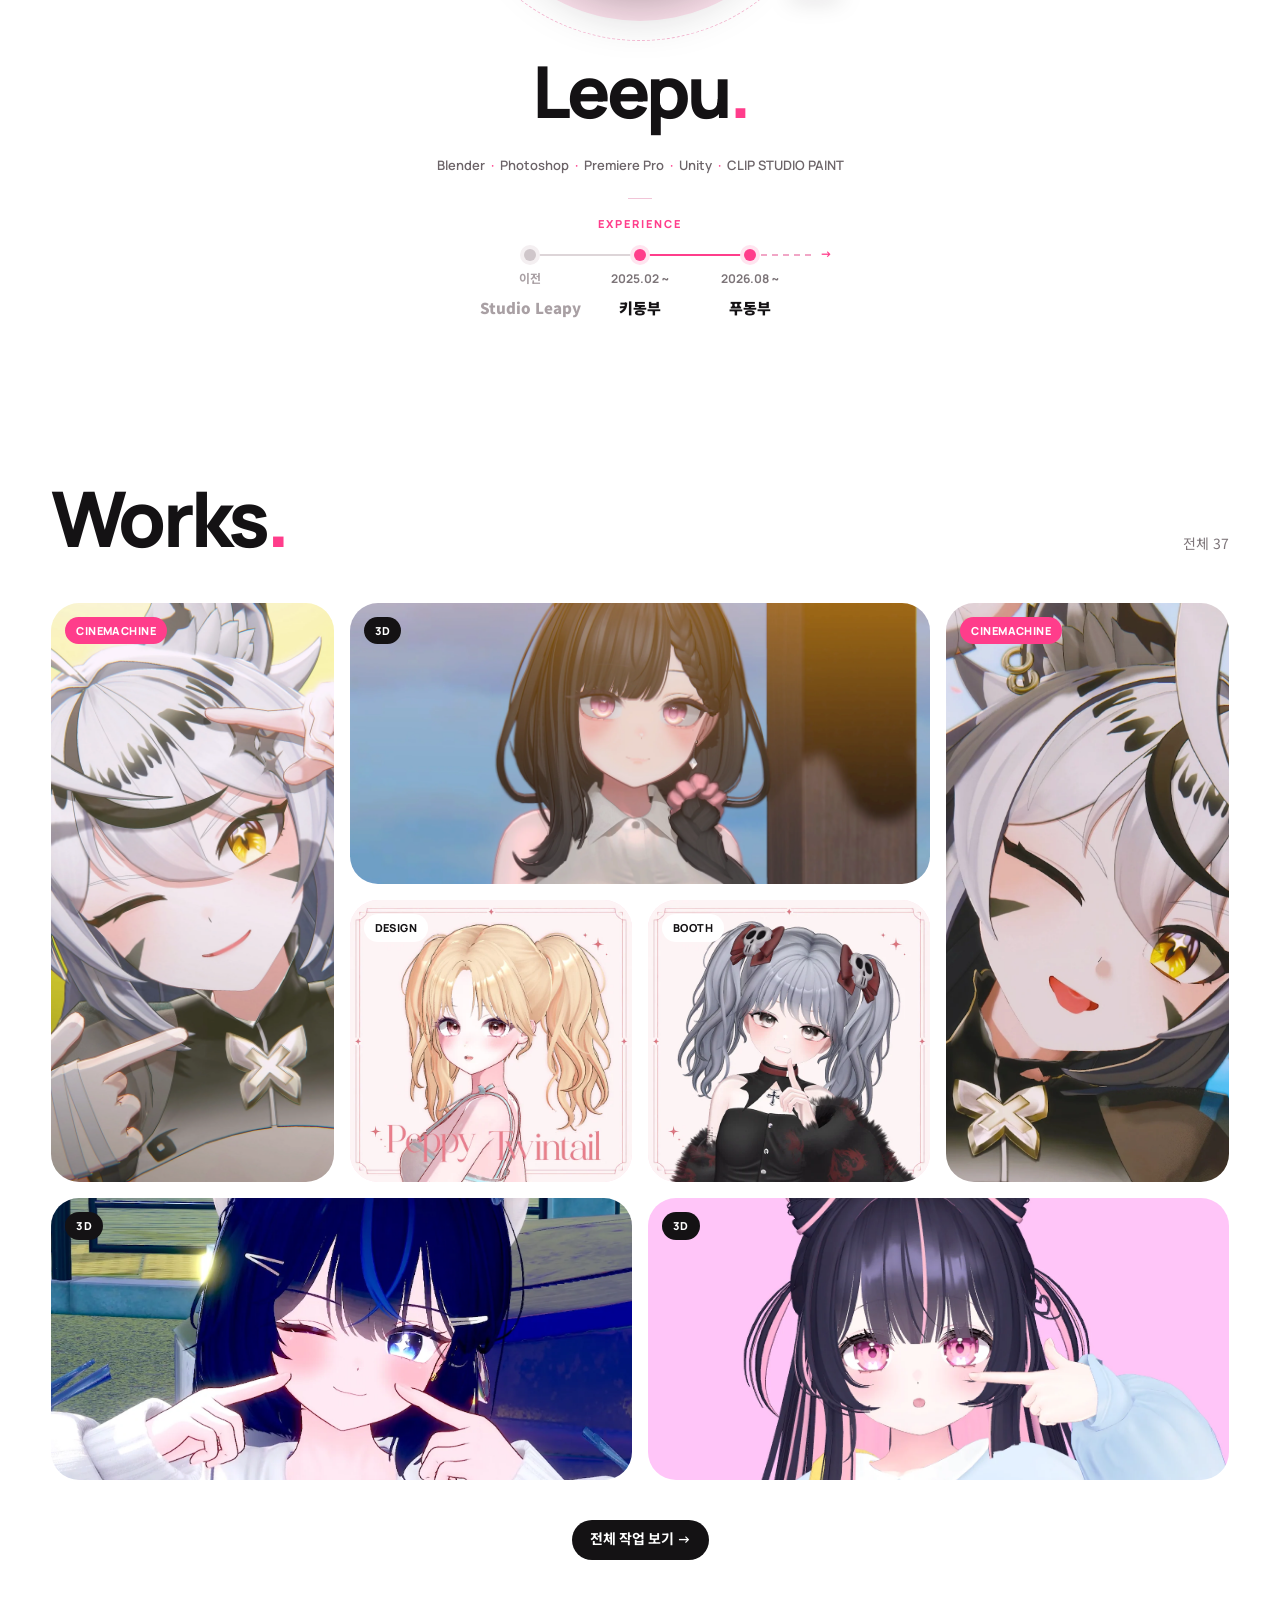
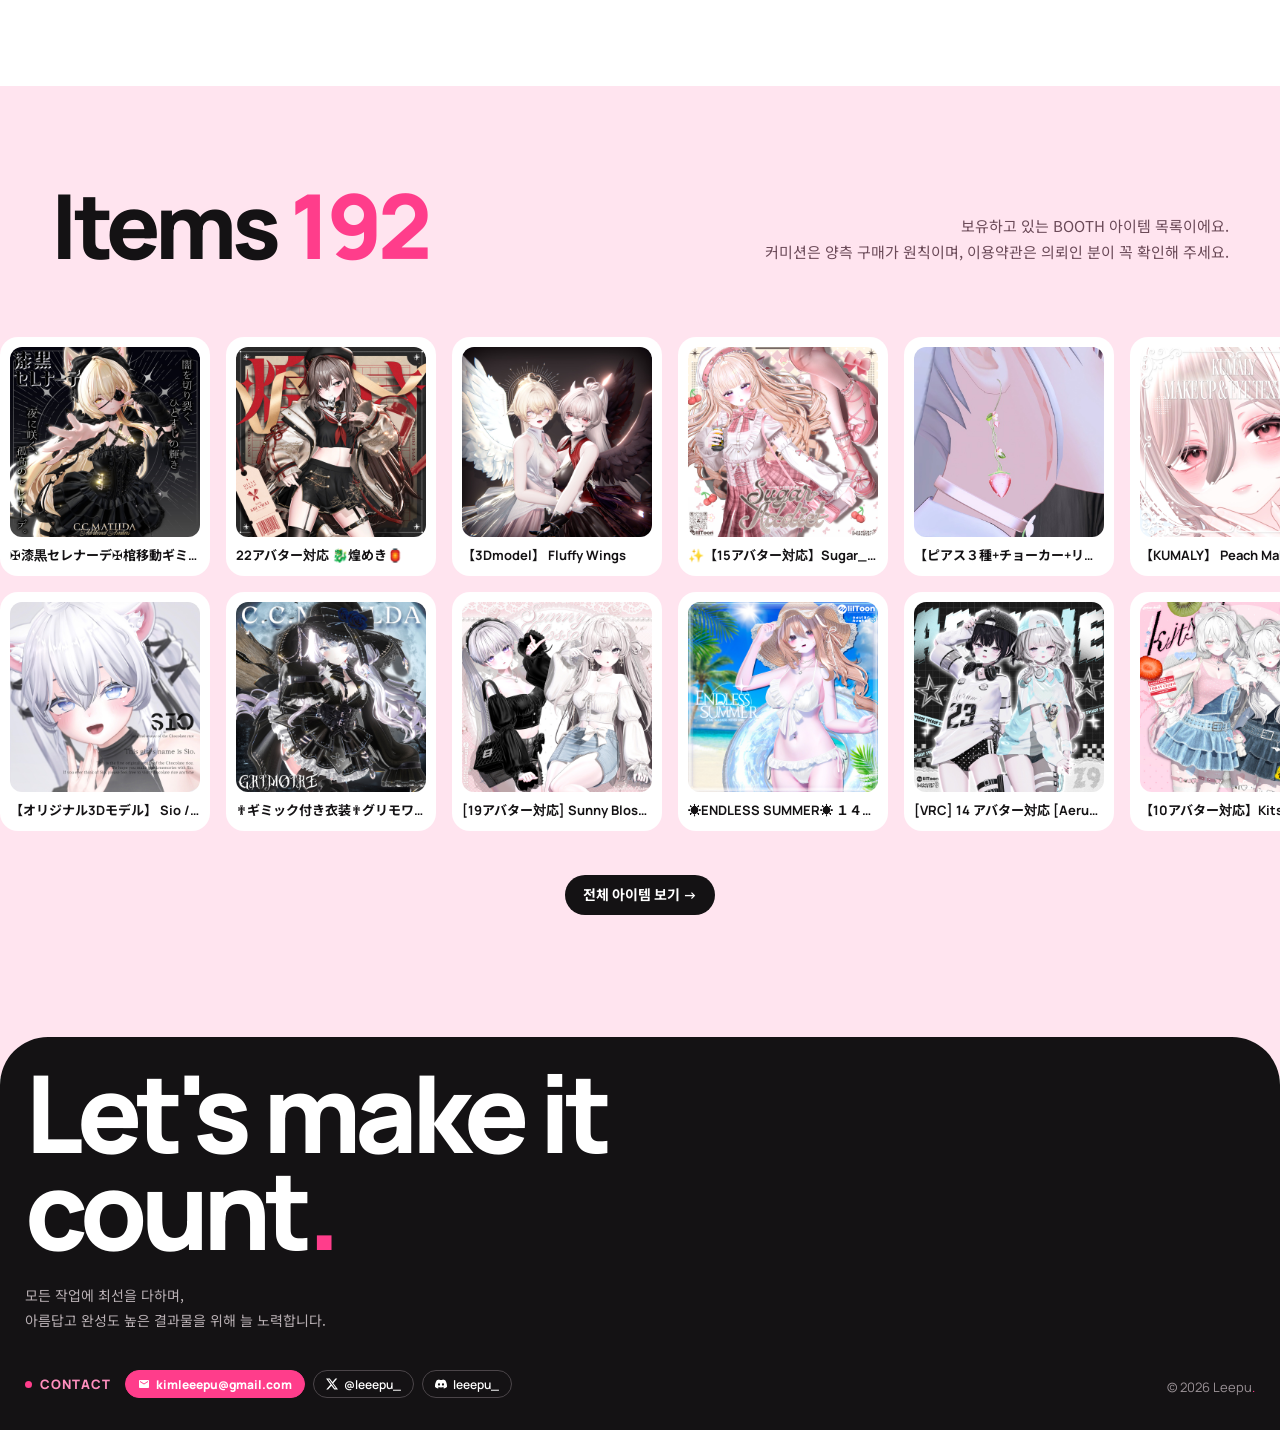
==== commit 97e817aa: "배포할 때 CSS·JS 주소에 버전을 붙여 새 디자인이 바로 보이게 Co-Authored-By: Claude Opus 5.5 <noreply@anthropic.com> Claude" ====
--- a/index.html
+++ b/index.html
@@ -8,7 +8,7 @@
 <link rel="preconnect" href="https://fonts.googleapis.com">
 <link rel="preconnect" href="https://fonts.gstatic.com" crossorigin>
 <link href="https://fonts.googleapis.com/css2?family=Manrope:wght@400;500;600;700;800&family=Noto+Sans+KR:wght@400;500;700;900&display=swap" rel="stylesheet">
-<link rel="stylesheet" href="assets/site.css">
+<link rel="stylesheet" href="assets/site.css?v=dev">
 <style>
 /* ── 첫 화면 ── */
 .hero { padding: 6vh var(--gutter) 0; text-align: center; }
@@ -144,7 +144,7 @@
 
 <footer class="foot" id="contact"></footer>
 
-<script src="assets/site.js"></script>
+<script src="assets/site.js?v=dev"></script>
 <script>
 (async () => {
 "use strict";
--- a/assets/site.css
+++ b/assets/site.css
@@ -83,17 +83,19 @@
 
 /* ── 하단 ── */
 .foot { background: var(--ink); color: #fff; border-radius: 48px 48px 0 0; position: relative; margin-top: -40px; }
-.foot-in { padding: 7vh var(--gutter) 32px; }
+.foot-in { padding: 3vh calc(3vh - 2px) 32px; } /* PC: 큰 문구 글자의 위 간격과 왼쪽 간격을 같게 (휴대폰은 아래에서 따로) */
 .foot h2 { margin: 0; font-weight: 800; font-size: clamp(56px, 8.4vw, 144px); line-height: .9; letter-spacing: -.055em; }
-.foot-row { display: flex; justify-content: space-between; align-items: flex-end; gap: 20px; flex-wrap: wrap; margin-top: 7vh; }
-.foot-label { display: flex; align-items: center; gap: 8px; font-family: var(--kr); font-size: 15px; font-weight: 700; color: var(--pink-soft); }
+.foot-row { display: flex; justify-content: space-between; align-items: flex-end; gap: 20px; flex-wrap: wrap; margin-top: 26px; }
+.foot-label { display: flex; align-items: center; gap: 8px; font-size: 13px; font-weight: 800; letter-spacing: .08em; color: var(--pink-soft); }
 .foot-label::before { content: ""; width: 7px; height: 7px; border-radius: 50%; background: var(--pink); }
-.foot-msg { margin: 0 0 18px; font-family: var(--kr); font-size: 14px; line-height: 1.75; color: #b9b0b4; white-space: pre-line; }
+.foot-msg { margin: 0 0 38px; font-family: var(--kr); font-size: 14px; line-height: 1.75; color: #b9b0b4; white-space: pre-line; }
 .foot-contact { display: flex; align-items: center; gap: 14px; flex-wrap: wrap; }
 .foot-links { display: flex; gap: 8px; flex-wrap: wrap; }
-.foot-links a { display: inline-flex; align-items: center; height: 28px; padding: 0 12px; border-radius: 999px; font-size: 12px; font-weight: 600; text-decoration: none; border: 1px solid #4b4549; color: #fff; }
+.foot-links a, .foot-dc { appearance: none; background: none; font-family: inherit; cursor: pointer; display: inline-flex; align-items: center; height: 28px; padding: 0 12px; border-radius: 999px; font-size: 12px; font-weight: 600; text-decoration: none; border: 1px solid #4b4549; color: #fff; }
 .foot-links a:first-child { background: var(--pink); border-color: var(--pink); color: var(--pink-ink); font-weight: 800; }
-.foot-links a:hover { border-color: var(--pink); color: var(--pink-soft); }
+.foot-links a:hover, .foot-dc:hover { border-color: var(--pink); color: var(--pink-soft); }
+.foot-links svg { width: 12px; height: 12px; margin-right: 6px; fill: currentColor; flex: none; }
+.foot-dc.done { border-color: var(--pink); color: var(--pink-soft); }
 .foot-links a:first-child:hover { color: var(--pink-ink); filter: brightness(1.08); }
 .foot-copy { font-size: 13px; color: #9a9196; }
 .foot.flat { margin-top: 0; }
@@ -164,3 +166,15 @@
 /* 분야 글자와 제목 사이를 좁게 */
 .side-info .side-top + h2 { margin-top: -12px; }
 .head-txt .cat-txt + h2 { margin-top: -7px; }
+
+/* 휴대폰: 하단 연락처는 아이콘만 (디스코드는 복사됐을 때만 글자 표시) */
+@media (max-width: 640px) {
+  .foot-in { padding-top: calc(var(--gutter) + 1px); padding-right: var(--gutter); } /* 글자 윗선과 왼쪽 간격을 같게 */
+  .foot-in { padding-left: calc(var(--gutter) + 10px); } /* 휴대폰에서만 문구·연락처를 살짝 안쪽으로 */
+  .foot-links { gap: 7px; }
+  .foot-links a, .foot-dc { height: 26px; min-width: 26px; padding: 0; justify-content: center; }
+  .foot-links svg { width: 11px; height: 11px; margin: 0; }
+  .foot-links .tx { display: none; }
+  .foot-dc.done { padding: 0 10px; }
+  .foot-dc.done .tx { display: inline; margin-left: 6px; }
+}
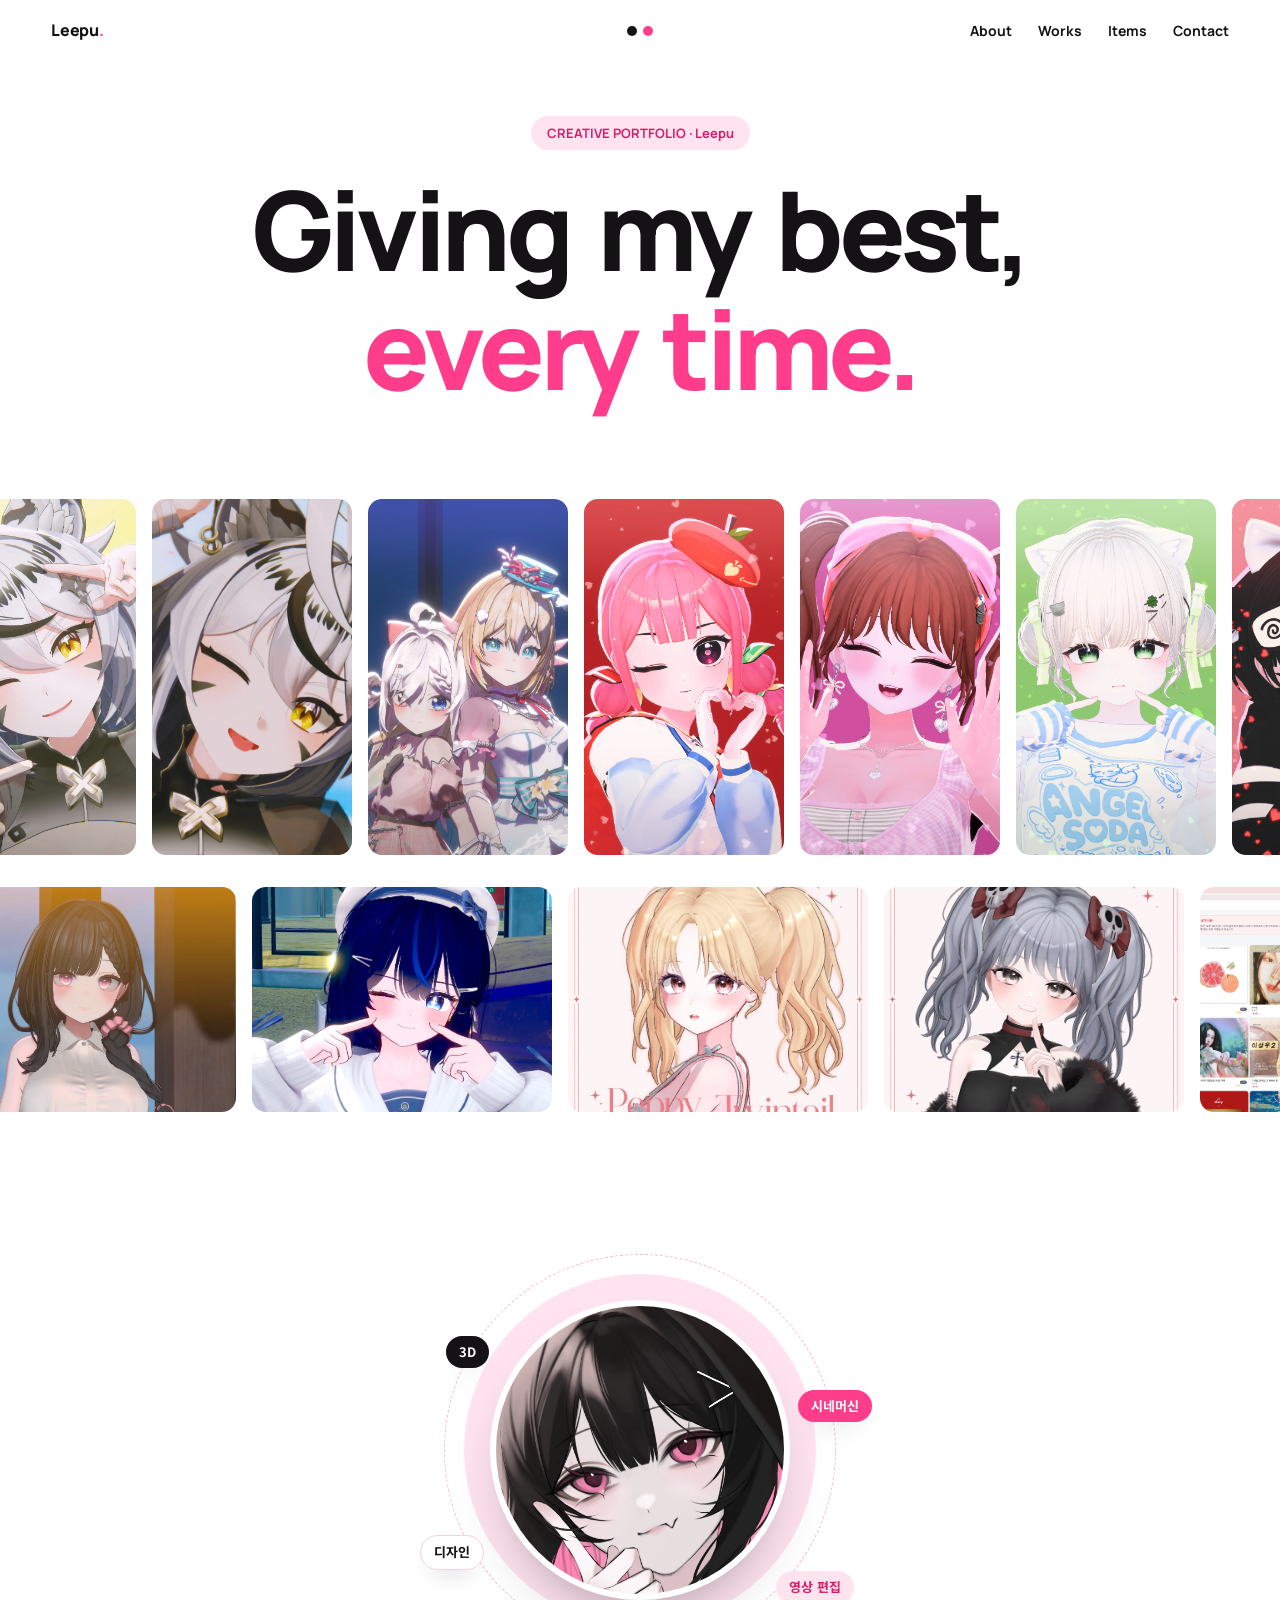
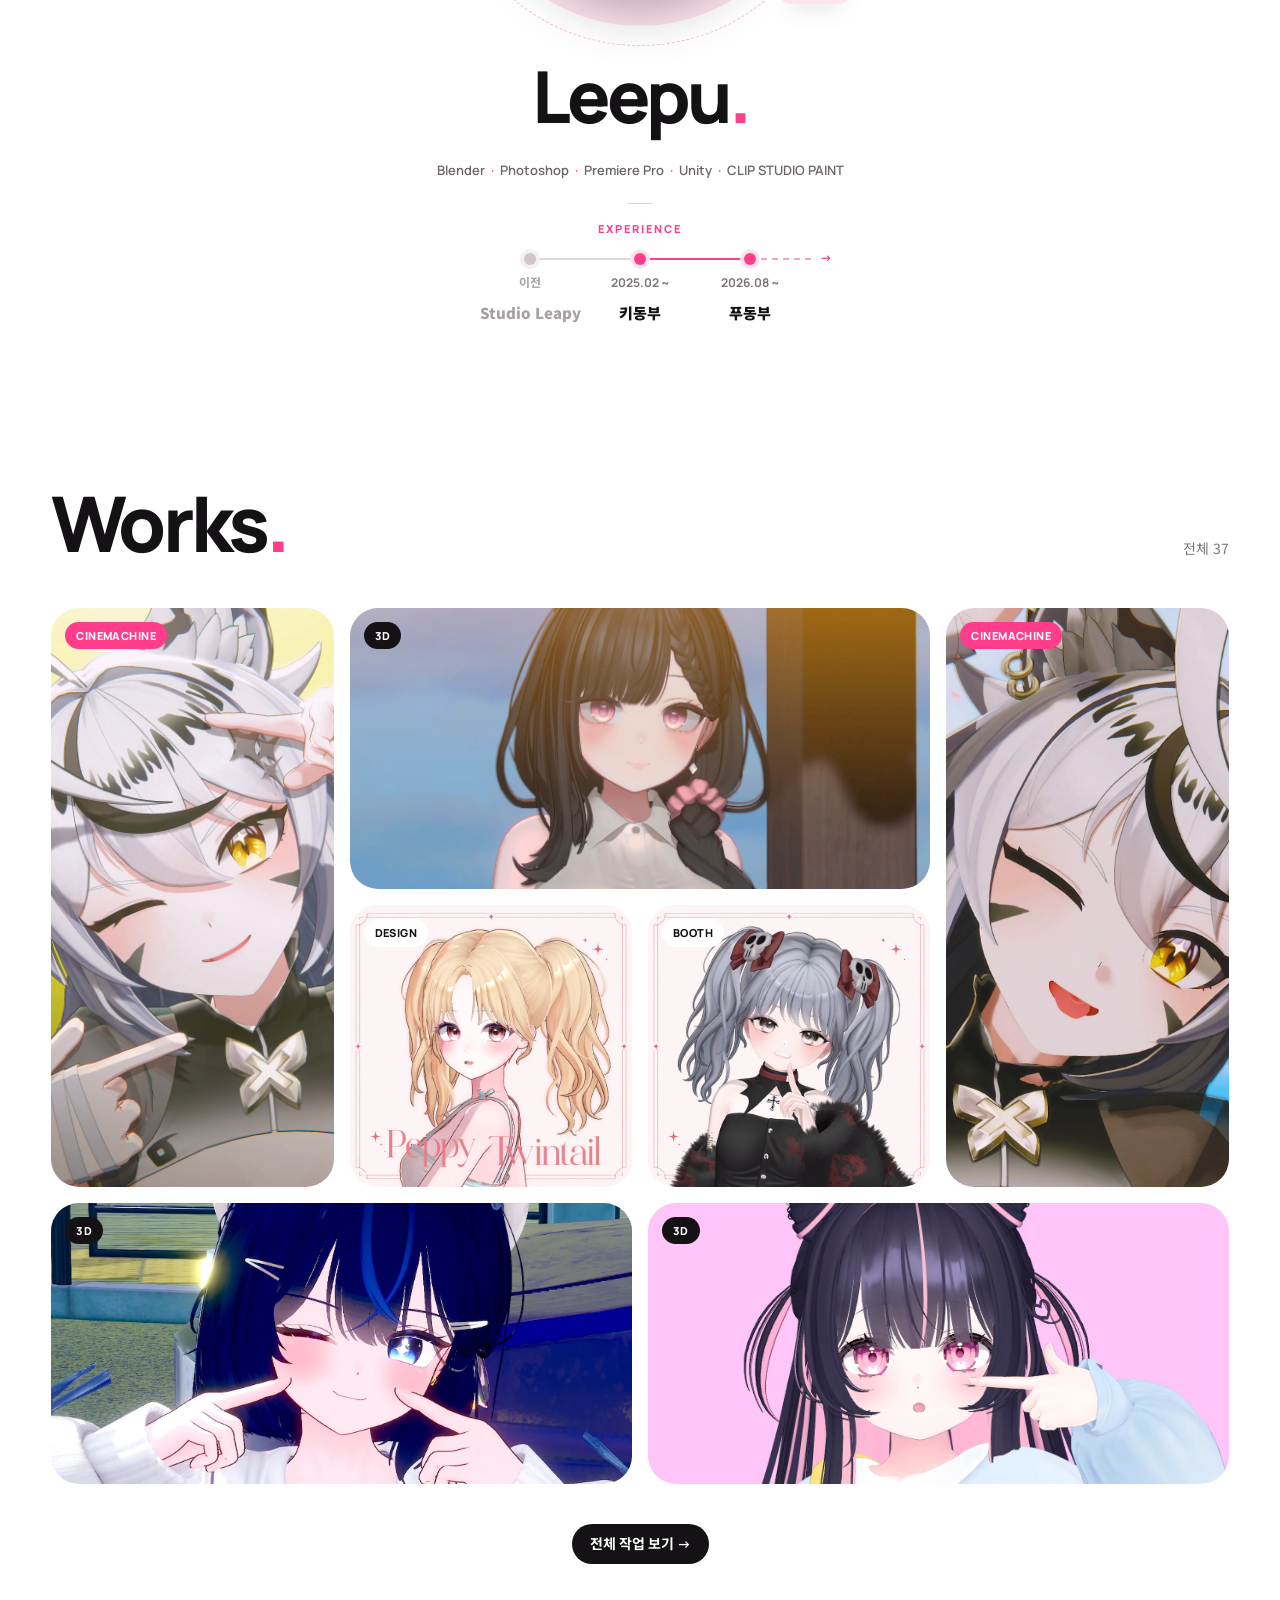
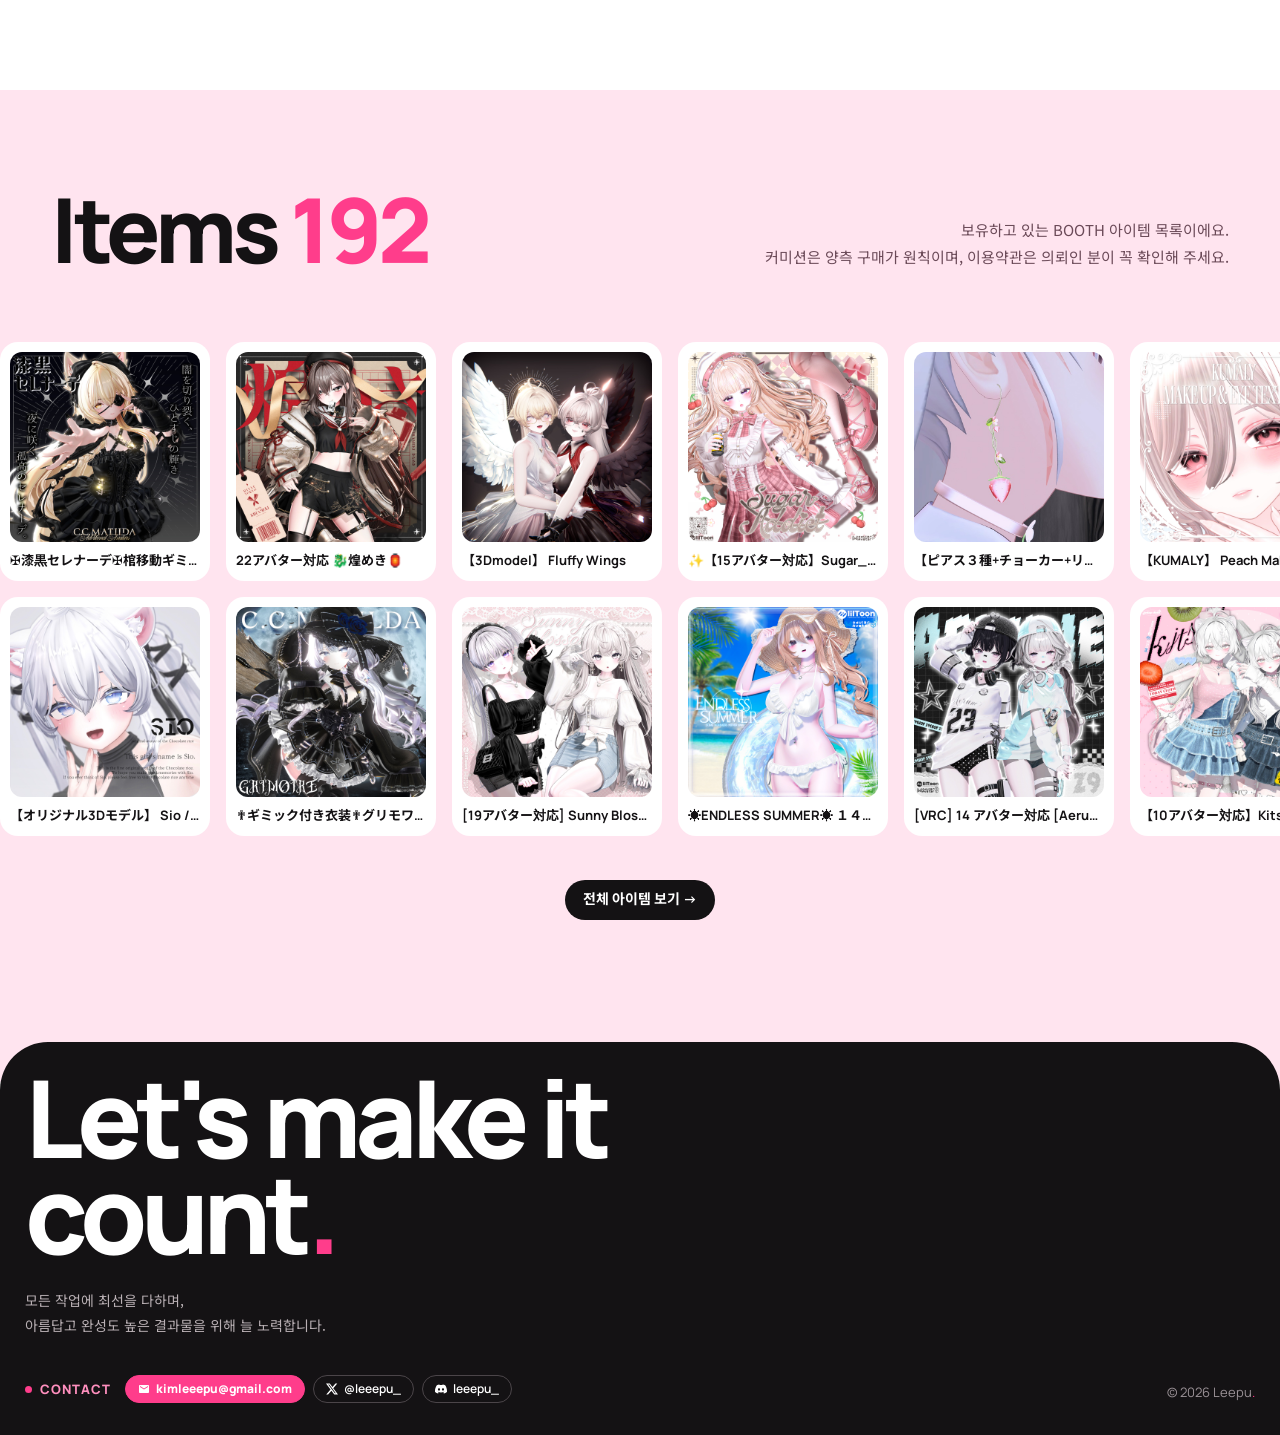
==== commit 5e3077de: "홈: 기울어진 작업 띠 위아래가 넓은 화면에서 잘리지 않게 Co-Authored-By: Claude Opus 5.5 <noreply@anthropic.com> Claude-Sess" ====
--- a/index.html
+++ b/index.html
@@ -17,7 +17,8 @@
 .hero h1 > span { display: block; overflow: hidden; padding-bottom: .2em; margin-bottom: -.1em; }
 .clip { overflow: hidden; }
 
-.strips { margin-top: 8vh; padding-bottom: 4vh; overflow: hidden; }
+/* 띠가 기울어져도 위아래가 잘리지 않게 여유 공간(6vw)을 두고, 그만큼 바깥 여백을 빼서 자리는 그대로 */
+.strips { margin: calc(8vh - 6vw) 0 -6vw; padding: 6vw 0 calc(4vh + 6vw); overflow: hidden; }
 .strips .tilt { width: 110vw; margin-left: -5vw; }
 .strips .mq + .mq { margin-top: 16px; }
 .strips .mq-track { padding: 8px 0; }
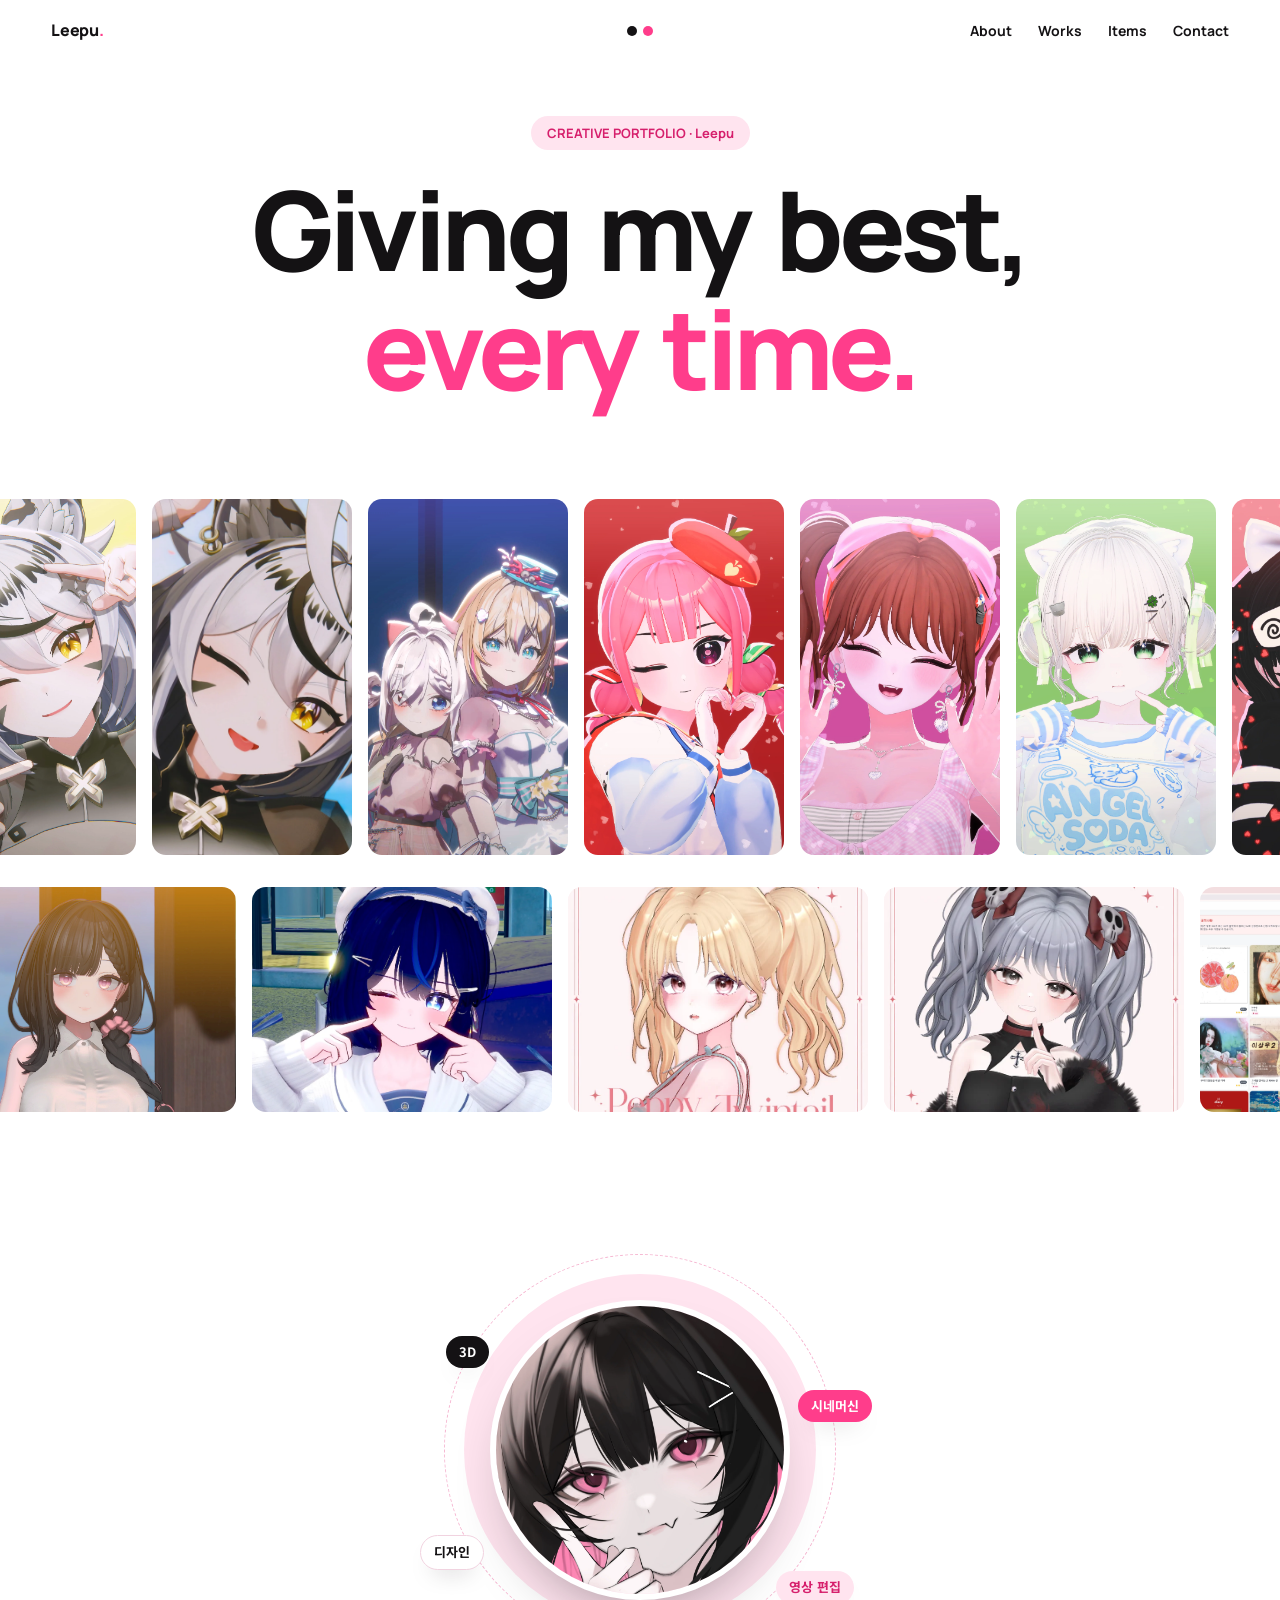
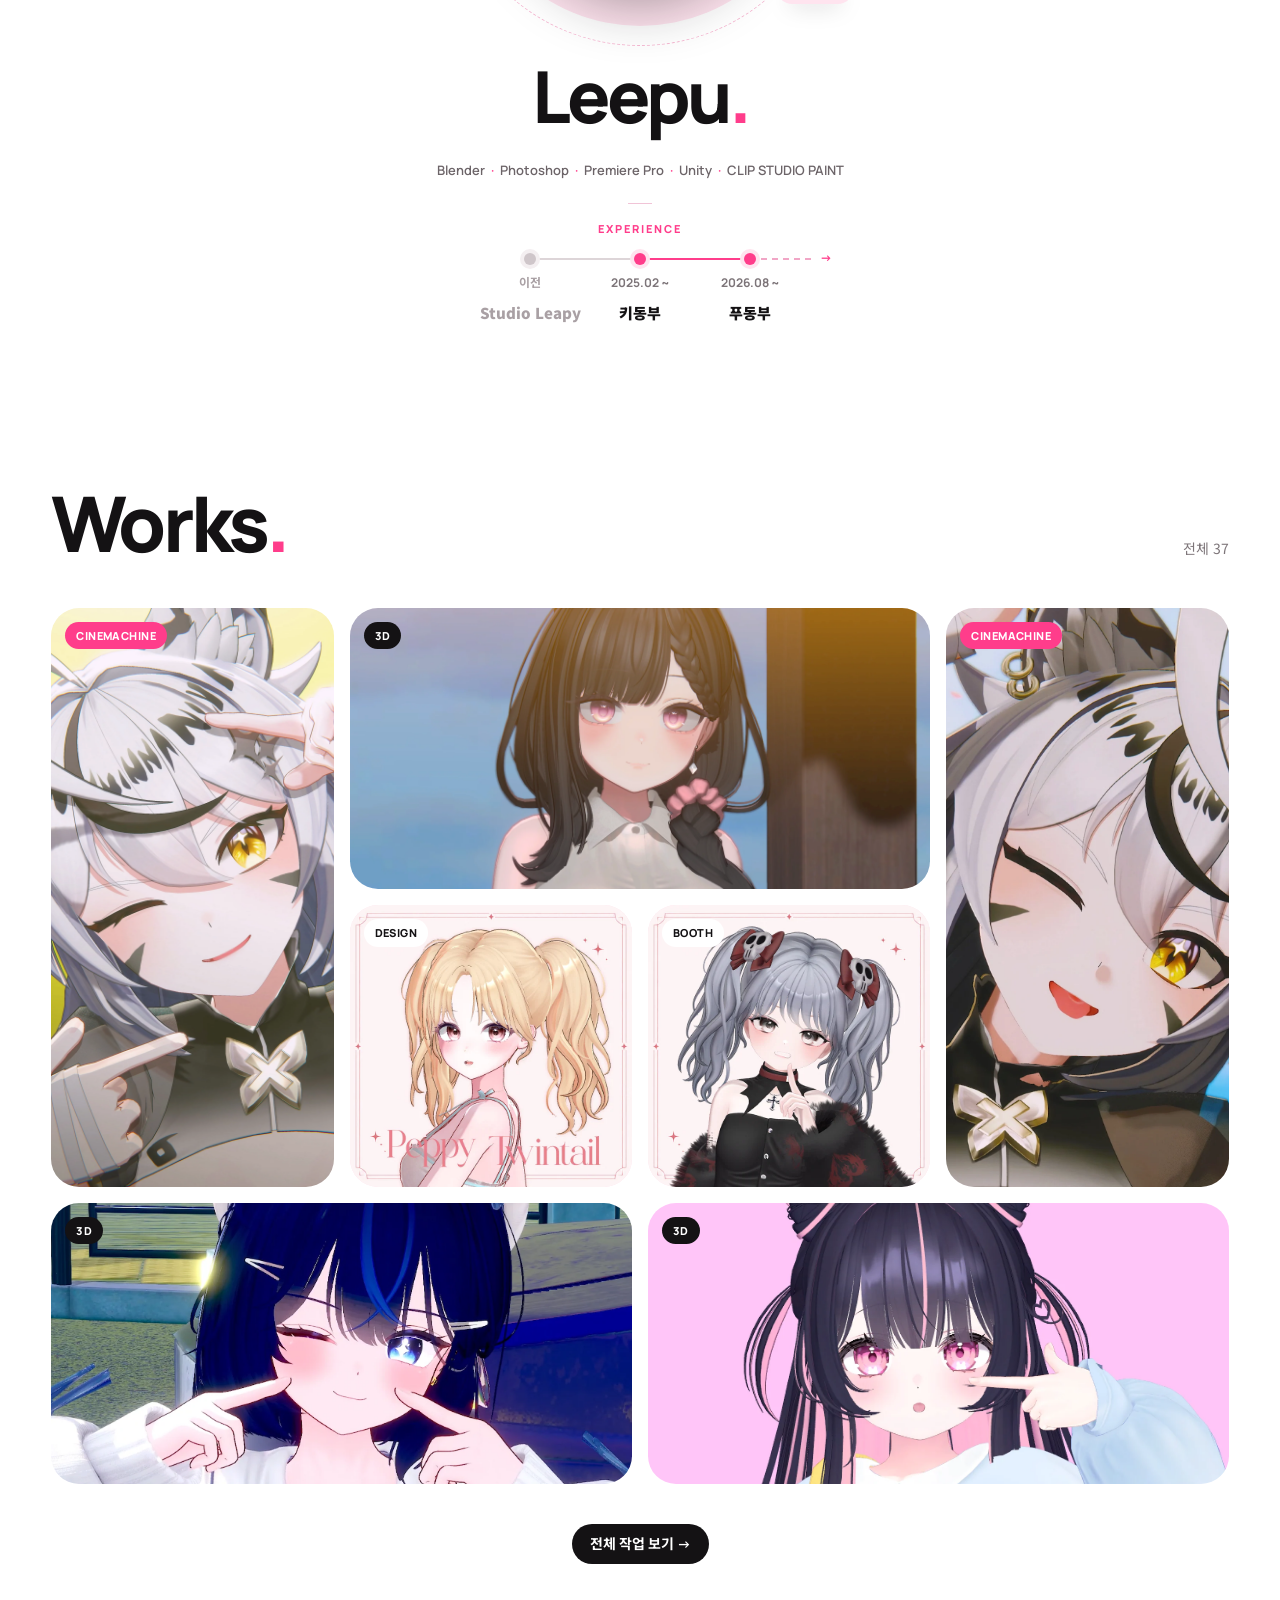
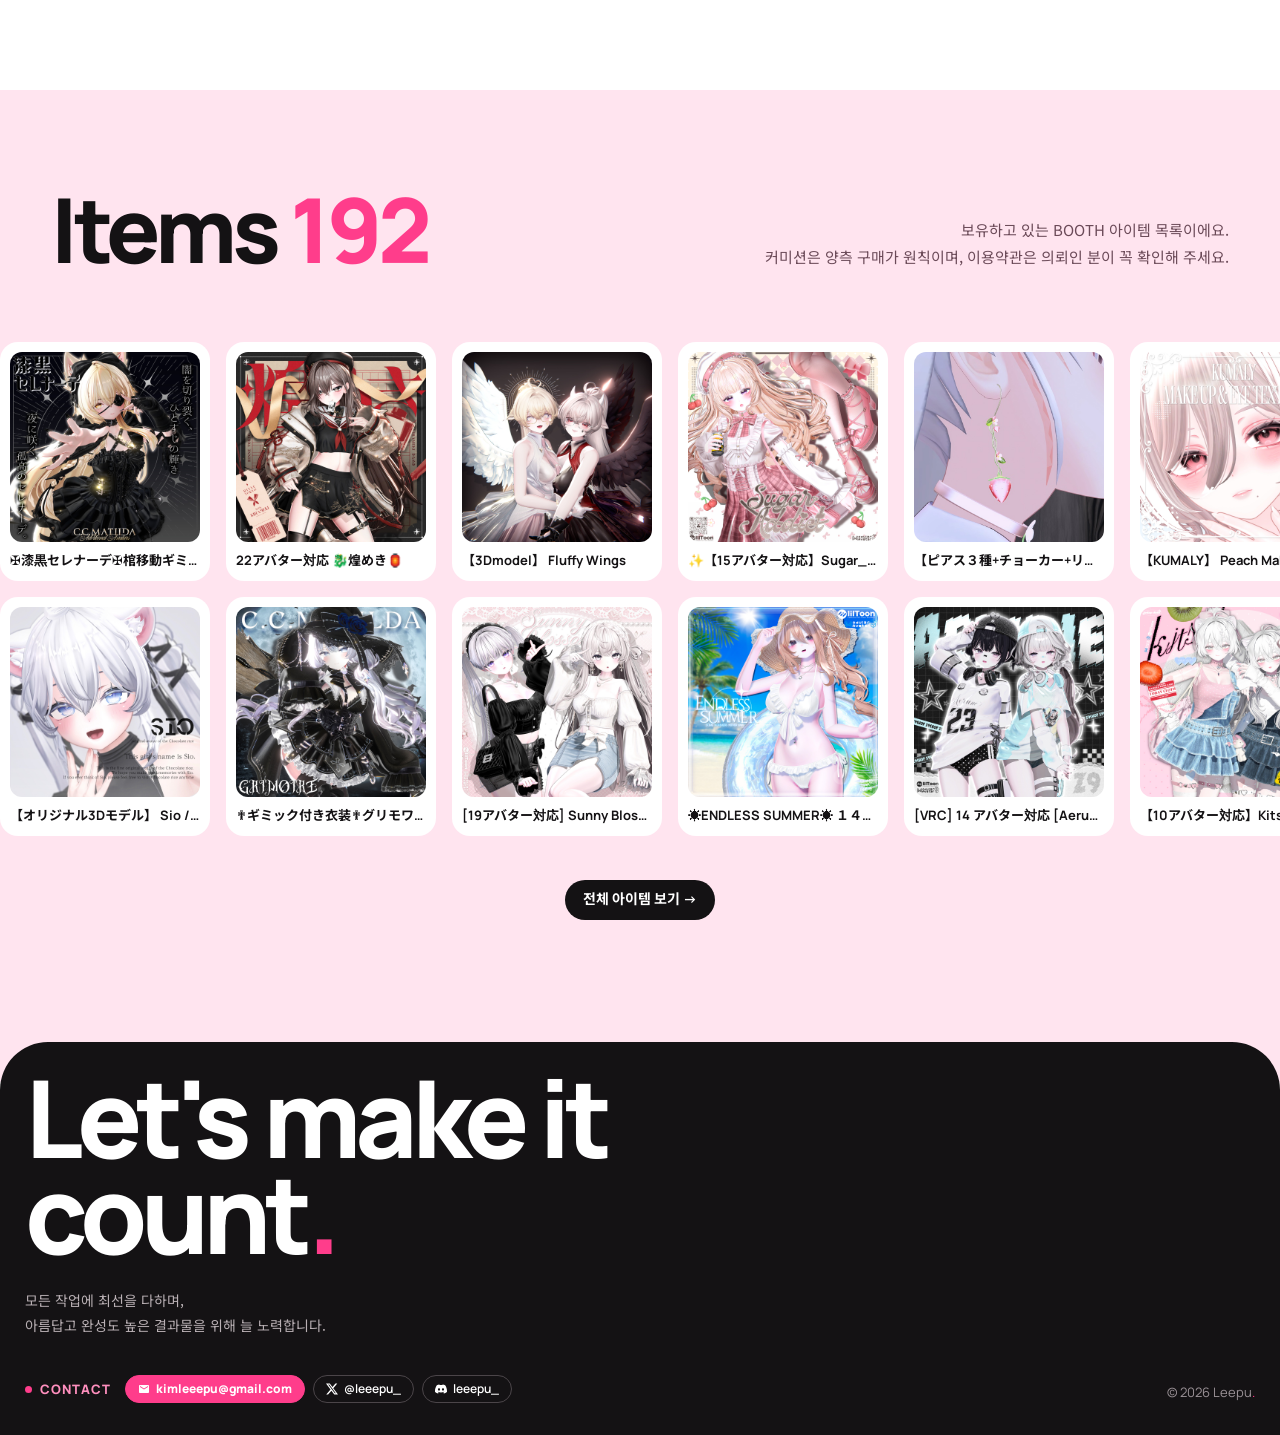
==== commit c3015a73: "사이트 아이콘: 프로필 사진(원형), 관리 화면: 검정 배경 핑크 톱니바퀴 Co-Authored-By: Claude Opus 5.5 <noreply@anthropic.com> Cl" ====
--- a/index.html
+++ b/index.html
@@ -5,6 +5,9 @@
 <meta name="viewport" content="width=device-width, initial-scale=1, viewport-fit=cover">
 <title>Leepu</title>
 <meta name="description" content="Leepu 포트폴리오 · 시네머신 쇼츠, 3D 아바타 세팅, 디자인">
+<link rel="icon" href="favicon.ico" sizes="any">
+<link rel="icon" type="image/png" sizes="32x32" href="assets/favicon-32.png">
+<link rel="apple-touch-icon" href="assets/apple-touch-icon.png">
 <link rel="preconnect" href="https://fonts.googleapis.com">
 <link rel="preconnect" href="https://fonts.gstatic.com" crossorigin>
 <link href="https://fonts.googleapis.com/css2?family=Manrope:wght@400;500;600;700;800&family=Noto+Sans+KR:wght@400;500;700;900&display=swap" rel="stylesheet">
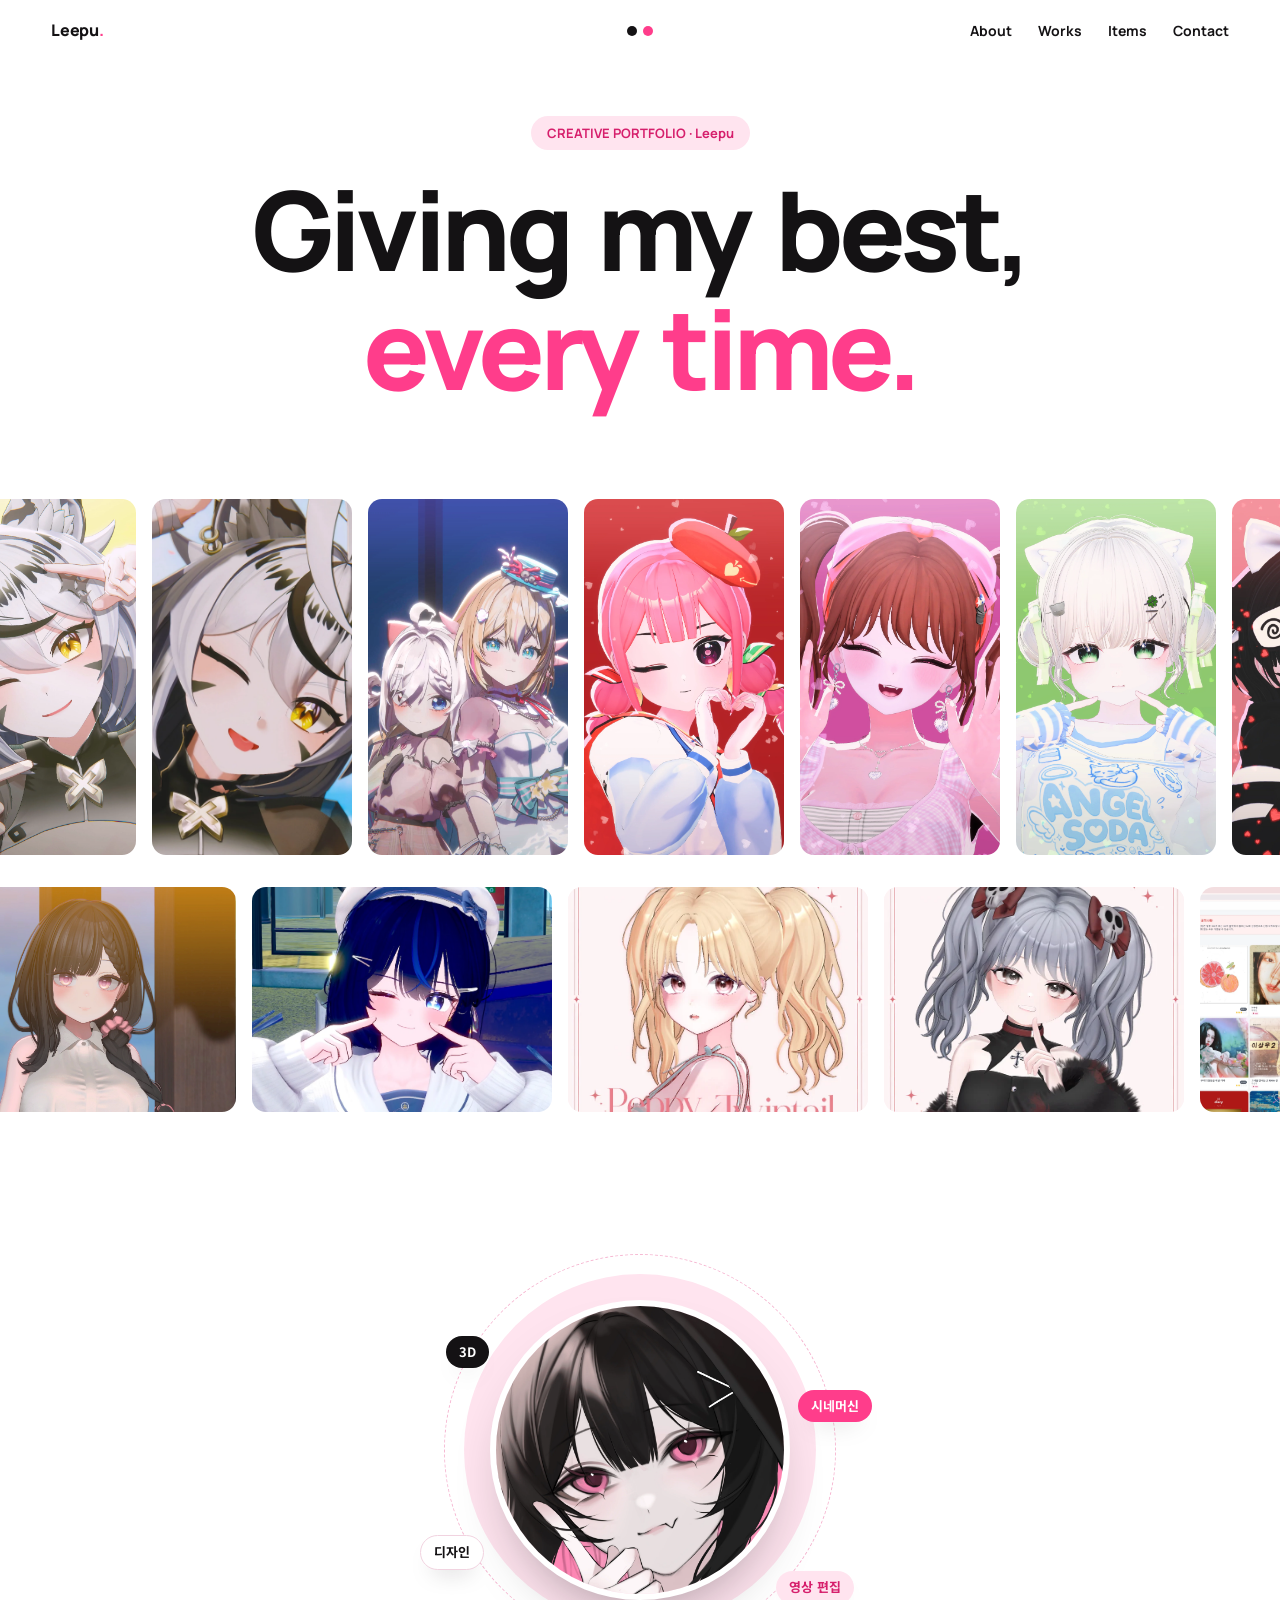
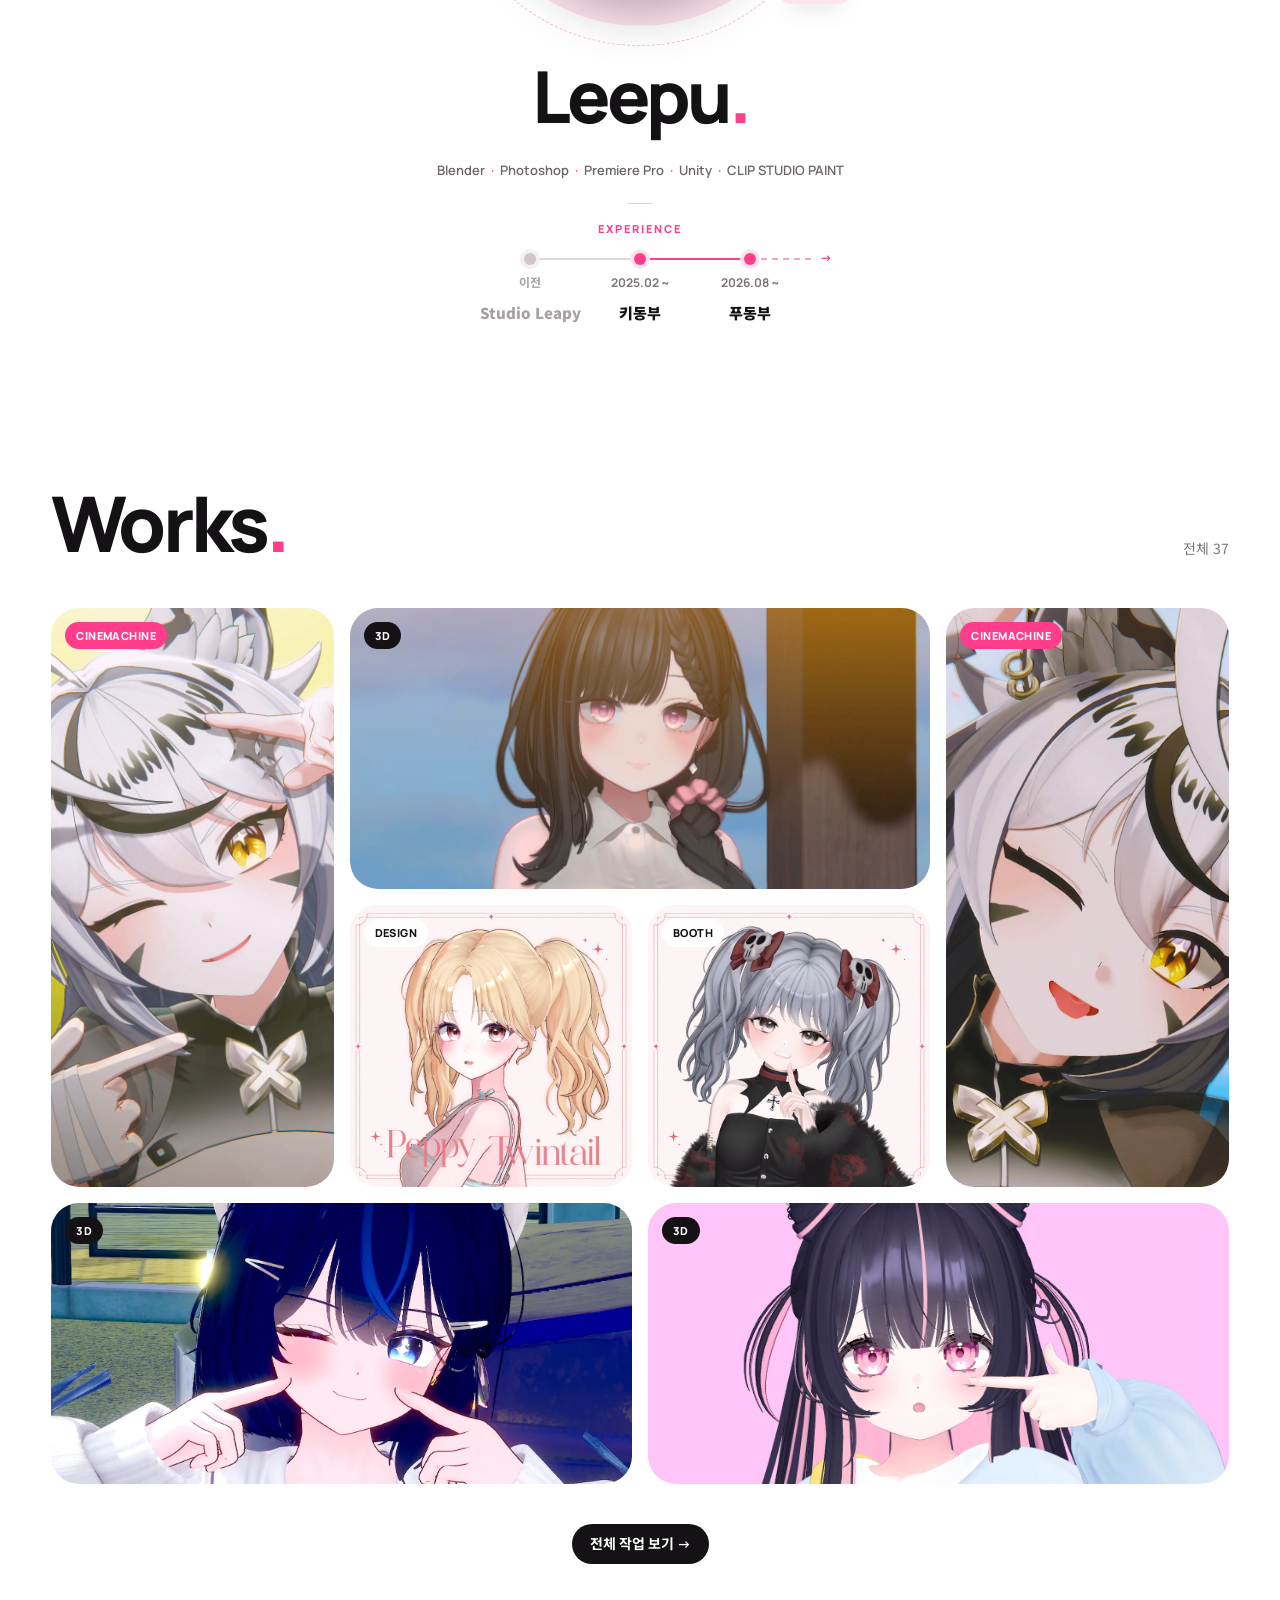
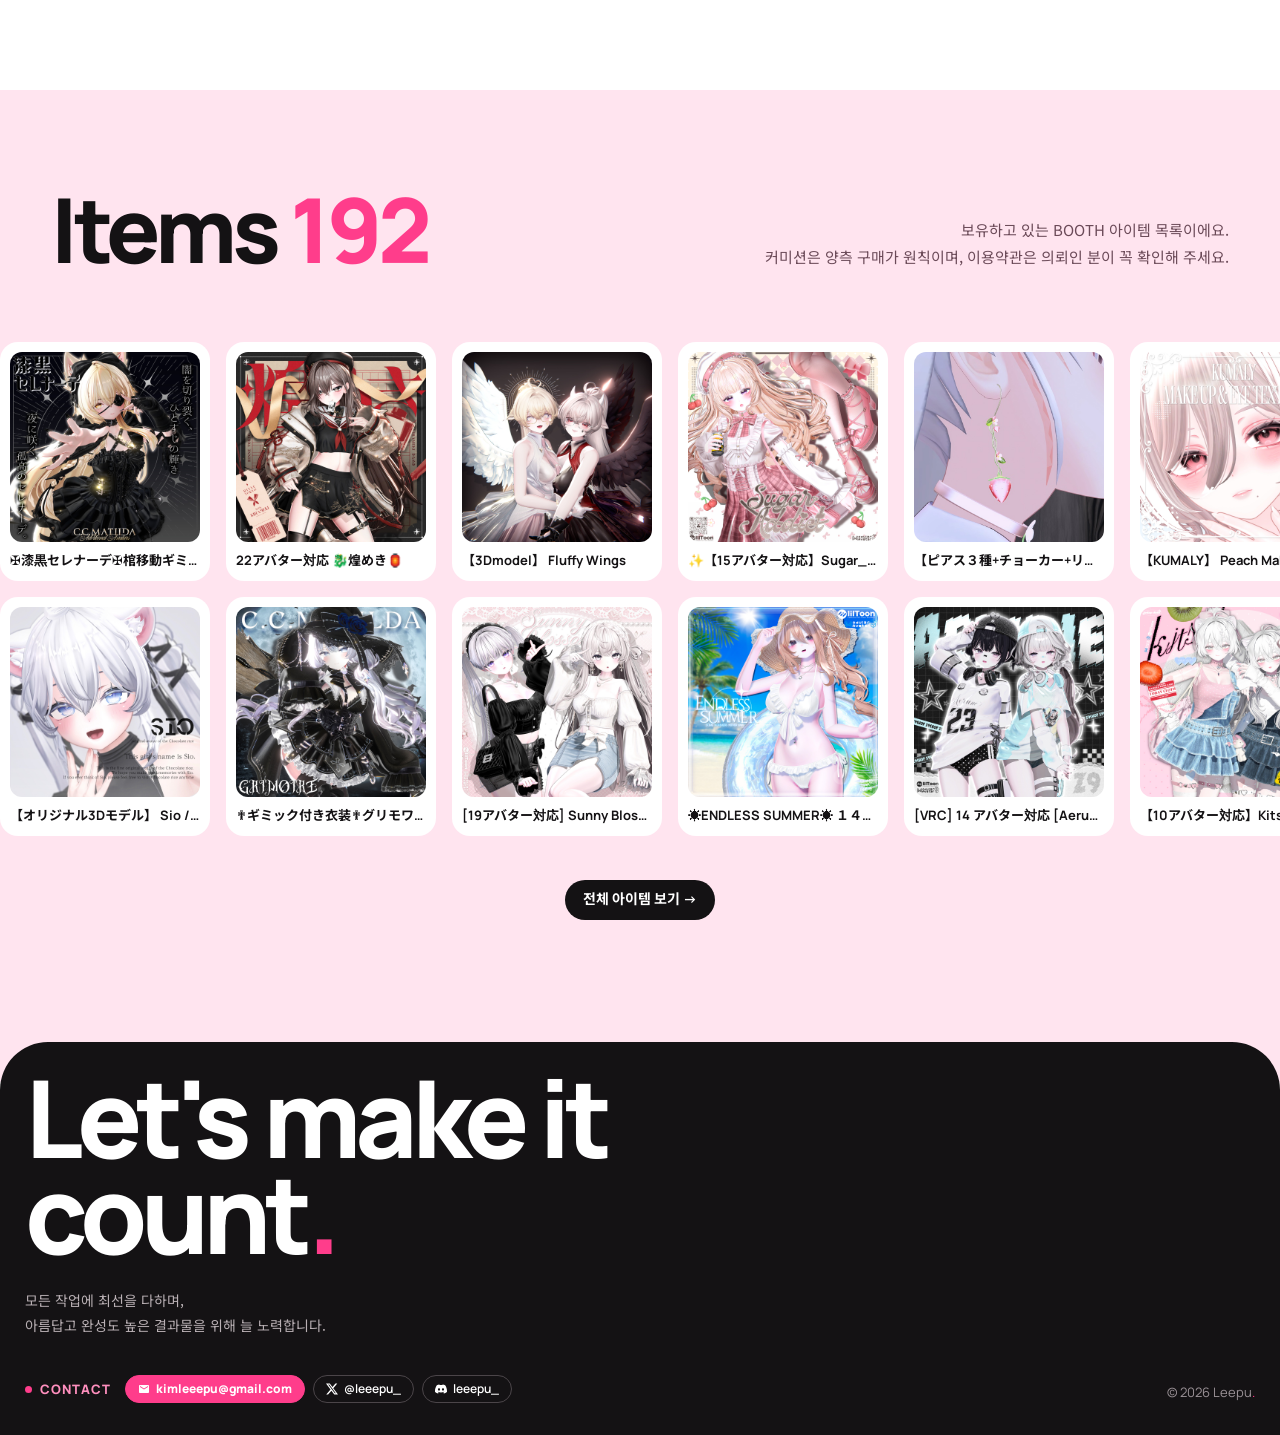
==== commit c9f02833: "모바일: 흐르는 카드 띠가 멈추던 문제, 홈 Works 빈칸 채우기, 하단 문구 살짝 아래로; 겹친 따옴표 다시 정리 Co-Authored-By: Claude Opus 5.5 <n" ====
--- a/index.html
+++ b/index.html
@@ -88,7 +88,7 @@
 .items .foot-more { display: flex; justify-content: center; margin-top: 44px; }
 
 @media (max-width: 900px) {
-  .bento { grid-template-columns: repeat(2, minmax(0, 1fr)); grid-auto-rows: 44vw; gap: 12px; }
+  .bento { grid-template-columns: repeat(2, minmax(0, 1fr)); grid-auto-rows: 44vw; gap: 12px; grid-auto-flow: dense; } /* 2칸일 때 빈 자리 없이 채우기 */
   .tile { border-radius: 22px; }
   .tile .cap { transform: none; opacity: 1; padding: 10px 12px; border-radius: 14px; }
   .items .note { text-align: left; white-space: normal; }
--- a/assets/site.css
+++ b/assets/site.css
@@ -64,7 +64,8 @@
 .mq { overflow: hidden; }
 .mq-track { display: flex; gap: 16px; width: max-content; animation: mq 48s linear infinite; }
 .mq-track.rev { animation-direction: reverse; animation-duration: 54s; }
-.mq:hover .mq-track { animation-play-state: paused; }
+/* 마우스가 있는 기기에서만 올리면 멈춤 (휴대폰은 한 번 터치하면 계속 멈춰 있던 문제) */
+@media (hover: hover) and (pointer: fine) { .mq:hover .mq-track { animation-play-state: paused; } }
 @keyframes mq { from { transform: translateX(0); } to { transform: translateX(-50%); } }
 
 /* ── 등장 효과 ── */
@@ -154,6 +155,9 @@
 @media (prefers-reduced-motion: reduce) {
   *, *::before, *::after { animation: none !important; transition: none !important; }
   html { scroll-behavior: auto; }
+  /* 절전 모드 등으로 '동작 줄이기'가 켜져도 흐르는 카드 띠는 천천히 계속 움직여요 */
+  .mq-track { animation: mq 96s linear infinite !important; }
+  .mq-track.rev { animation-direction: reverse !important; animation-duration: 108s !important; }
 }
 
 /* 상세 창 글 머리: 분야(글자) → 제목 → 버튜버 이름 · 날짜 */
@@ -169,7 +173,7 @@
 
 /* 휴대폰: 하단 연락처는 아이콘만 (디스코드는 복사됐을 때만 글자 표시) */
 @media (max-width: 640px) {
-  .foot-in { padding-top: calc(var(--gutter) + 1px); padding-right: var(--gutter); } /* 글자 윗선과 왼쪽 간격을 같게 */
+  .foot-in { padding-top: calc(var(--gutter) + 12px); padding-right: var(--gutter); } /* 글자 윗선과 왼쪽 간격을 같게 */
   .foot-in { padding-left: calc(var(--gutter) + 10px); } /* 휴대폰에서만 문구·연락처를 살짝 안쪽으로 */
   .foot-links { gap: 7px; }
   .foot-links a, .foot-dc { height: 26px; min-width: 26px; padding: 0; justify-content: center; }
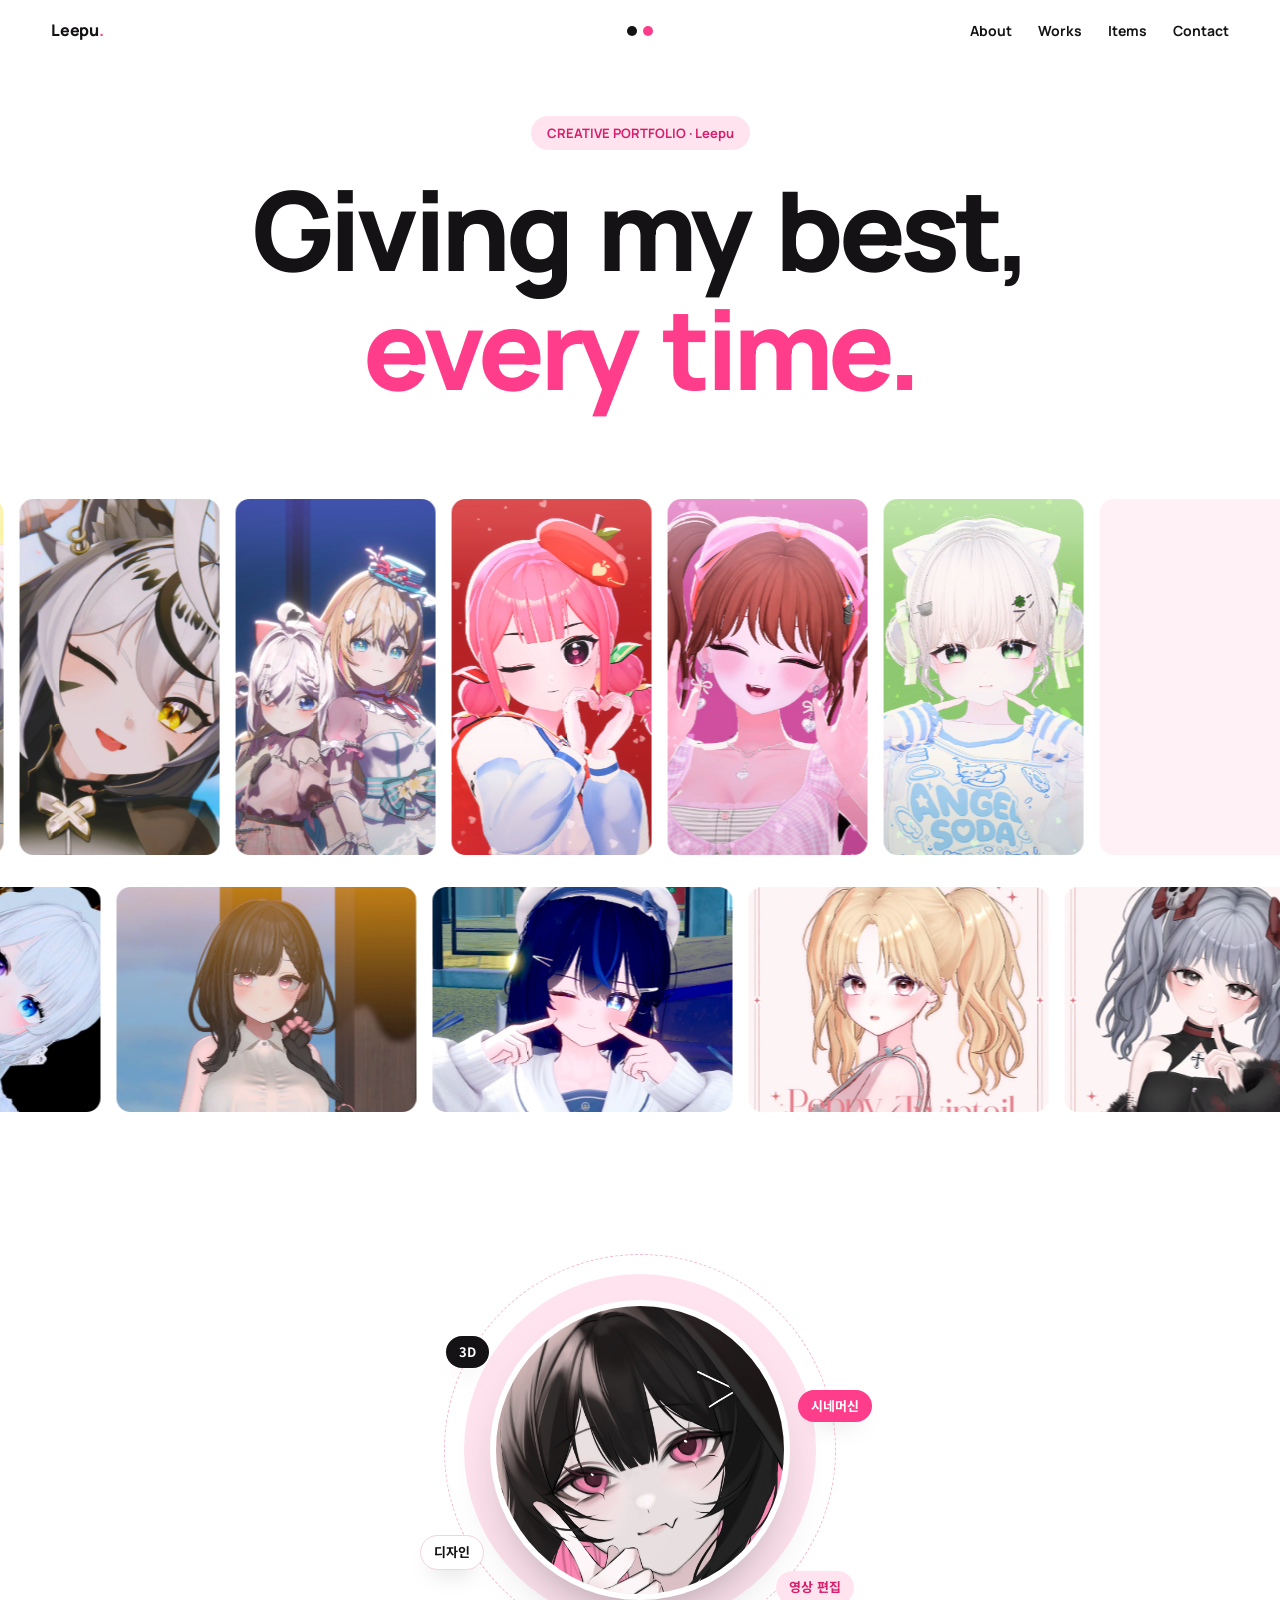
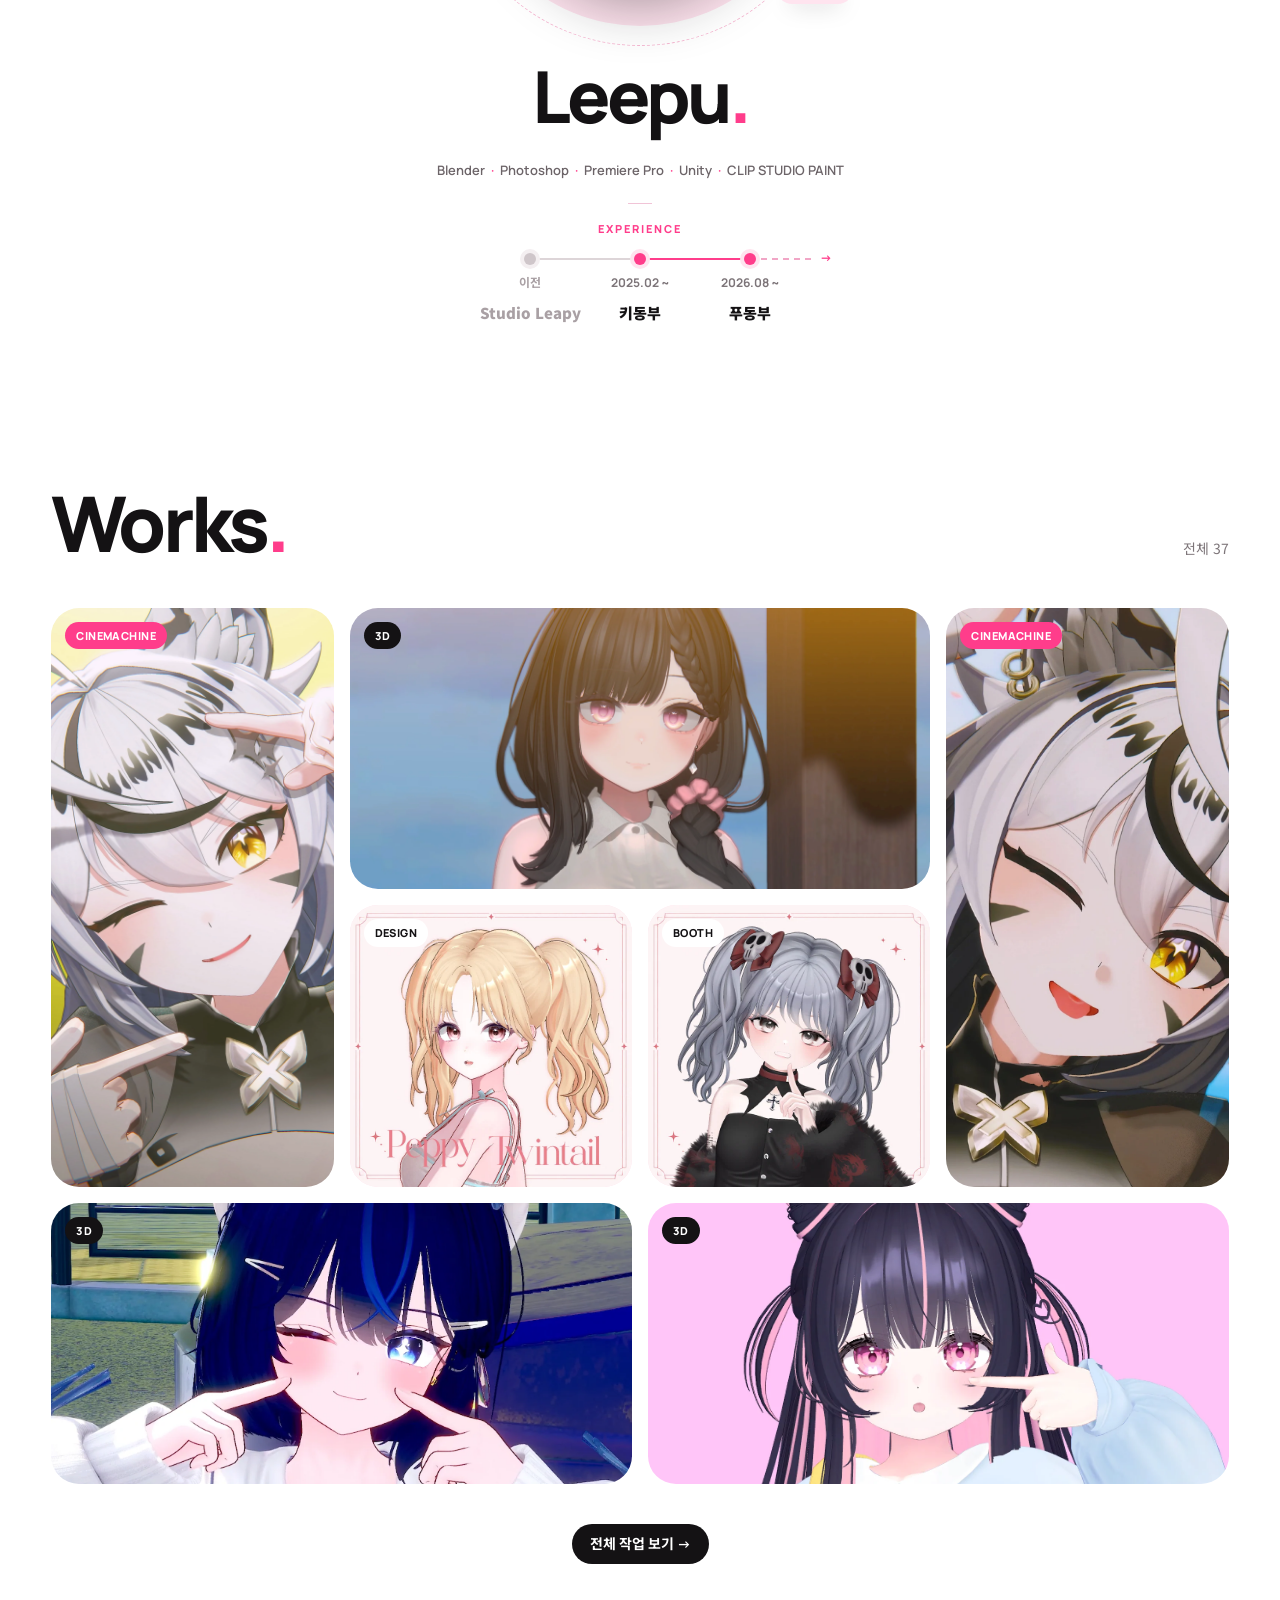
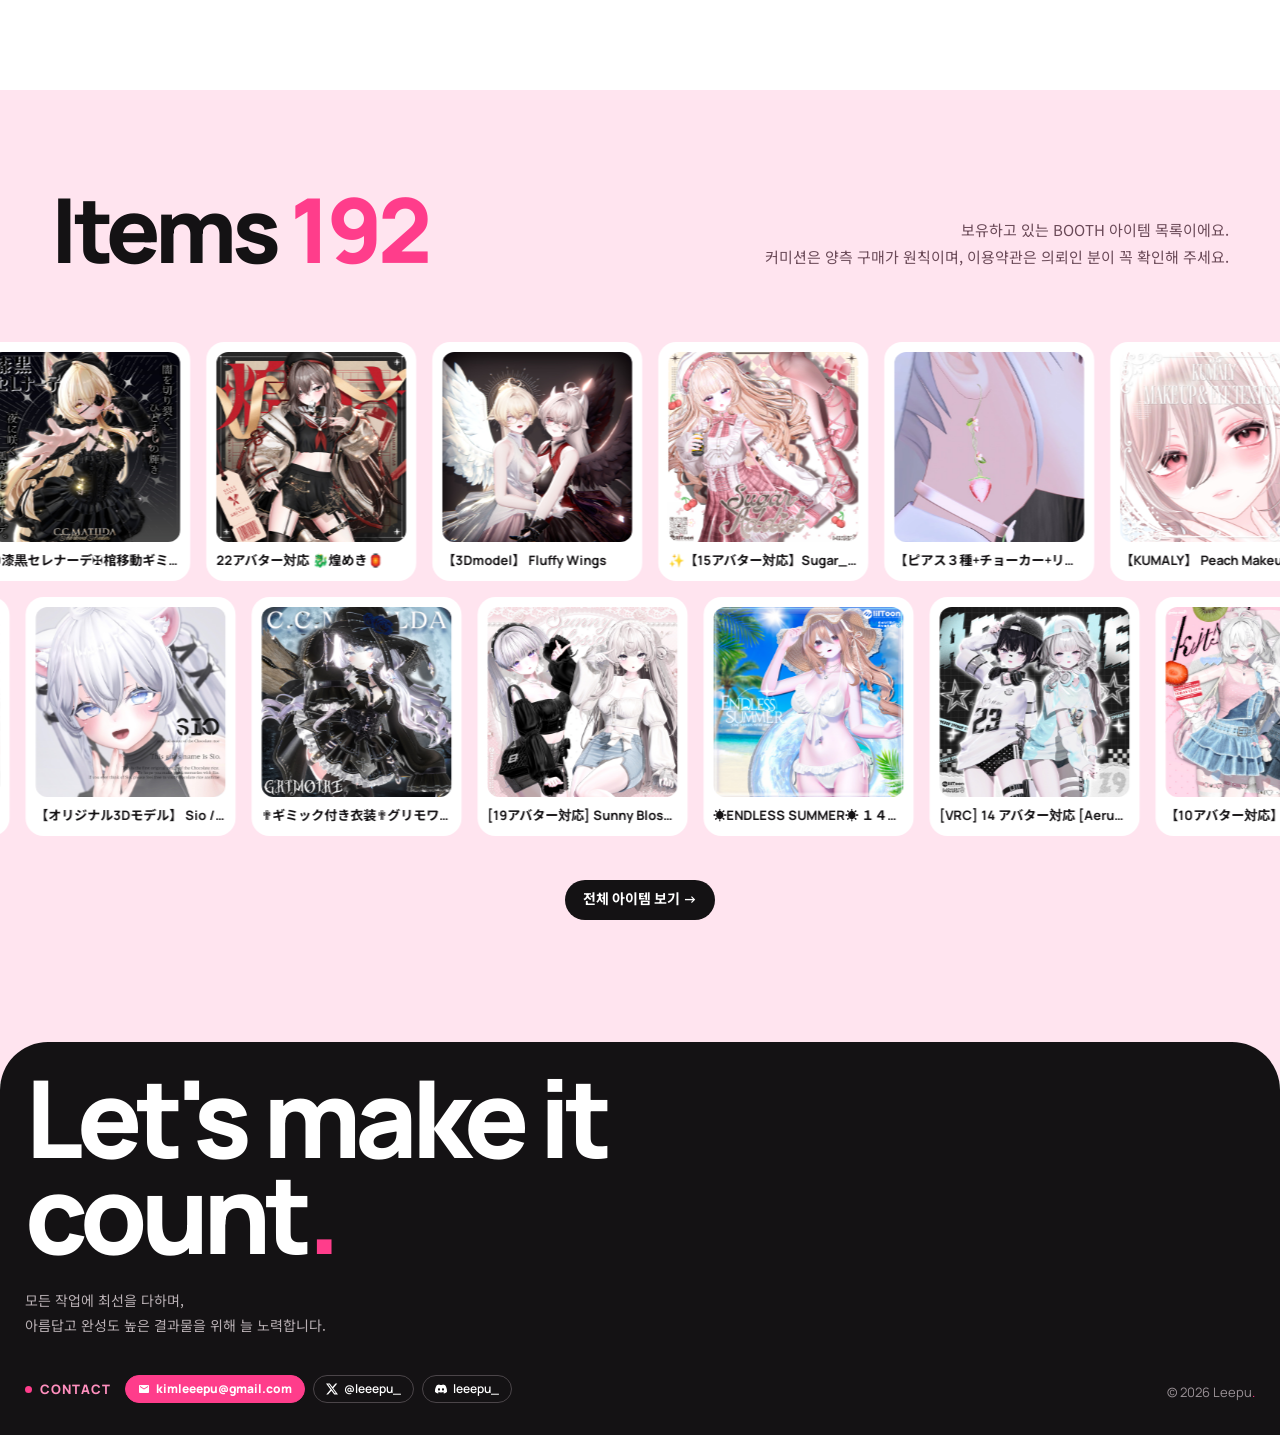
==== commit c03ec664: "흐르는 카드 띠를 JS로 직접 움직이게 (아이폰 사파리에서 멈췄다 사라졌다 나타나던 문제) Co-Authored-By: Claude Opus 5.5 <noreply@anthropi" ====
--- a/index.html
+++ b/index.html
@@ -208,6 +208,7 @@
 $("i-note").textContent = s.items_intro ?? "보유하고 있는 BOOTH 아이템 목록이에요.\n커미션은 양측 구매가 원칙이며, 이용약관은 의뢰인 분이 꼭 확인해 주세요.";
 $("itemsA").innerHTML = twice(its.slice(0, 12).map(icard).join(""));
 $("itemsB").innerHTML = twice(its.slice(12, 24).map(icard).join(""));
+LP.marquee();
 
 if (location.hash === "#about") $("about").scrollIntoView();
 })();
--- a/assets/site.css
+++ b/assets/site.css
@@ -62,11 +62,8 @@
 
 /* ── 흐르는 띠 ── */
 .mq { overflow: hidden; }
-.mq-track { display: flex; gap: 16px; width: max-content; animation: mq 48s linear infinite; }
-.mq-track.rev { animation-direction: reverse; animation-duration: 54s; }
-/* 마우스가 있는 기기에서만 올리면 멈춤 (휴대폰은 한 번 터치하면 계속 멈춰 있던 문제) */
-@media (hover: hover) and (pointer: fine) { .mq:hover .mq-track { animation-play-state: paused; } }
-@keyframes mq { from { transform: translateX(0); } to { transform: translateX(-50%); } }
+/* 움직임은 site.js의 marquee()가 직접 그려요 (아이폰 사파리에서 CSS 애니메이션이 멈췄다 깜빡이던 문제) */
+.mq-track { display: flex; gap: 16px; width: max-content; will-change: transform; transform: translate3d(0, 0, 0); backface-visibility: hidden; }
 
 /* ── 등장 효과 ── */
 .up { display: block; animation: up 1.1s var(--ease) both; }
@@ -155,9 +152,6 @@
 @media (prefers-reduced-motion: reduce) {
   *, *::before, *::after { animation: none !important; transition: none !important; }
   html { scroll-behavior: auto; }
-  /* 절전 모드 등으로 '동작 줄이기'가 켜져도 흐르는 카드 띠는 천천히 계속 움직여요 */
-  .mq-track { animation: mq 96s linear infinite !important; }
-  .mq-track.rev { animation-direction: reverse !important; animation-duration: 108s !important; }
 }
 
 /* 상세 창 글 머리: 분야(글자) → 제목 → 버튜버 이름 · 날짜 */
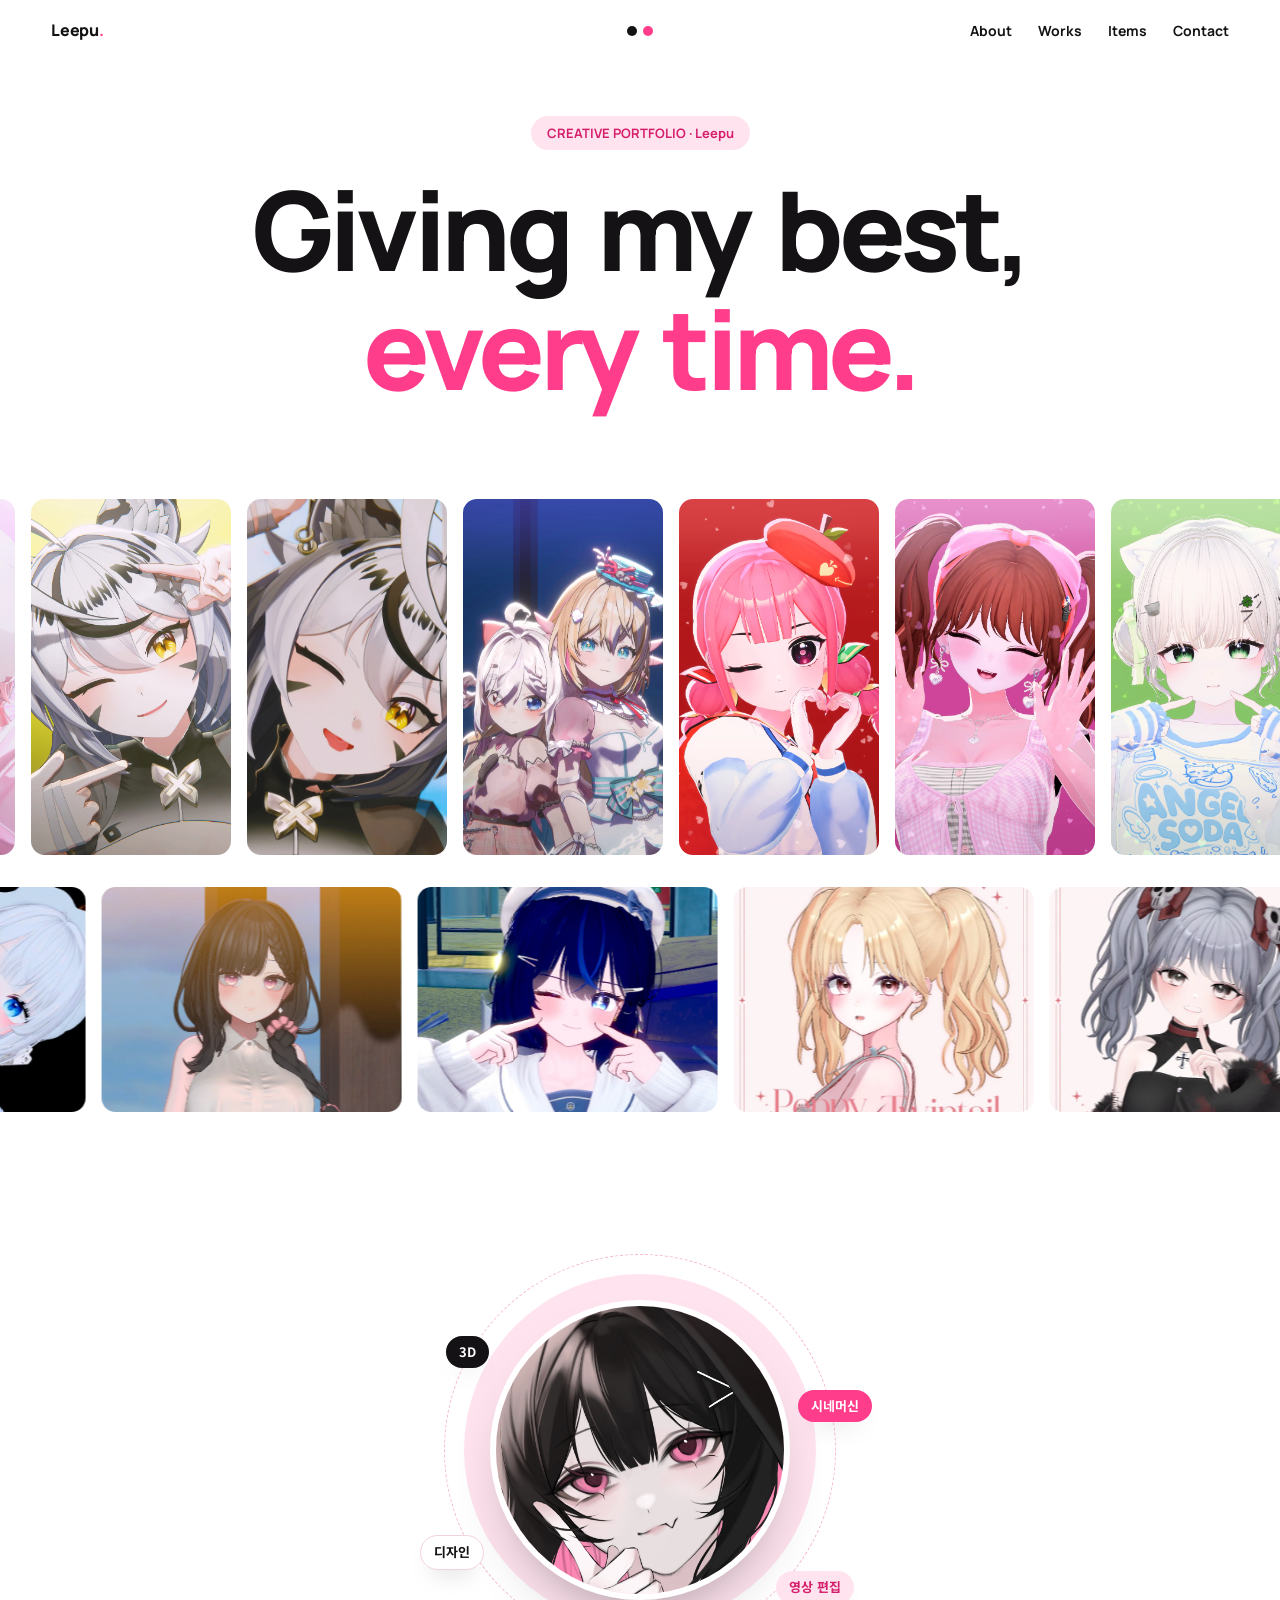
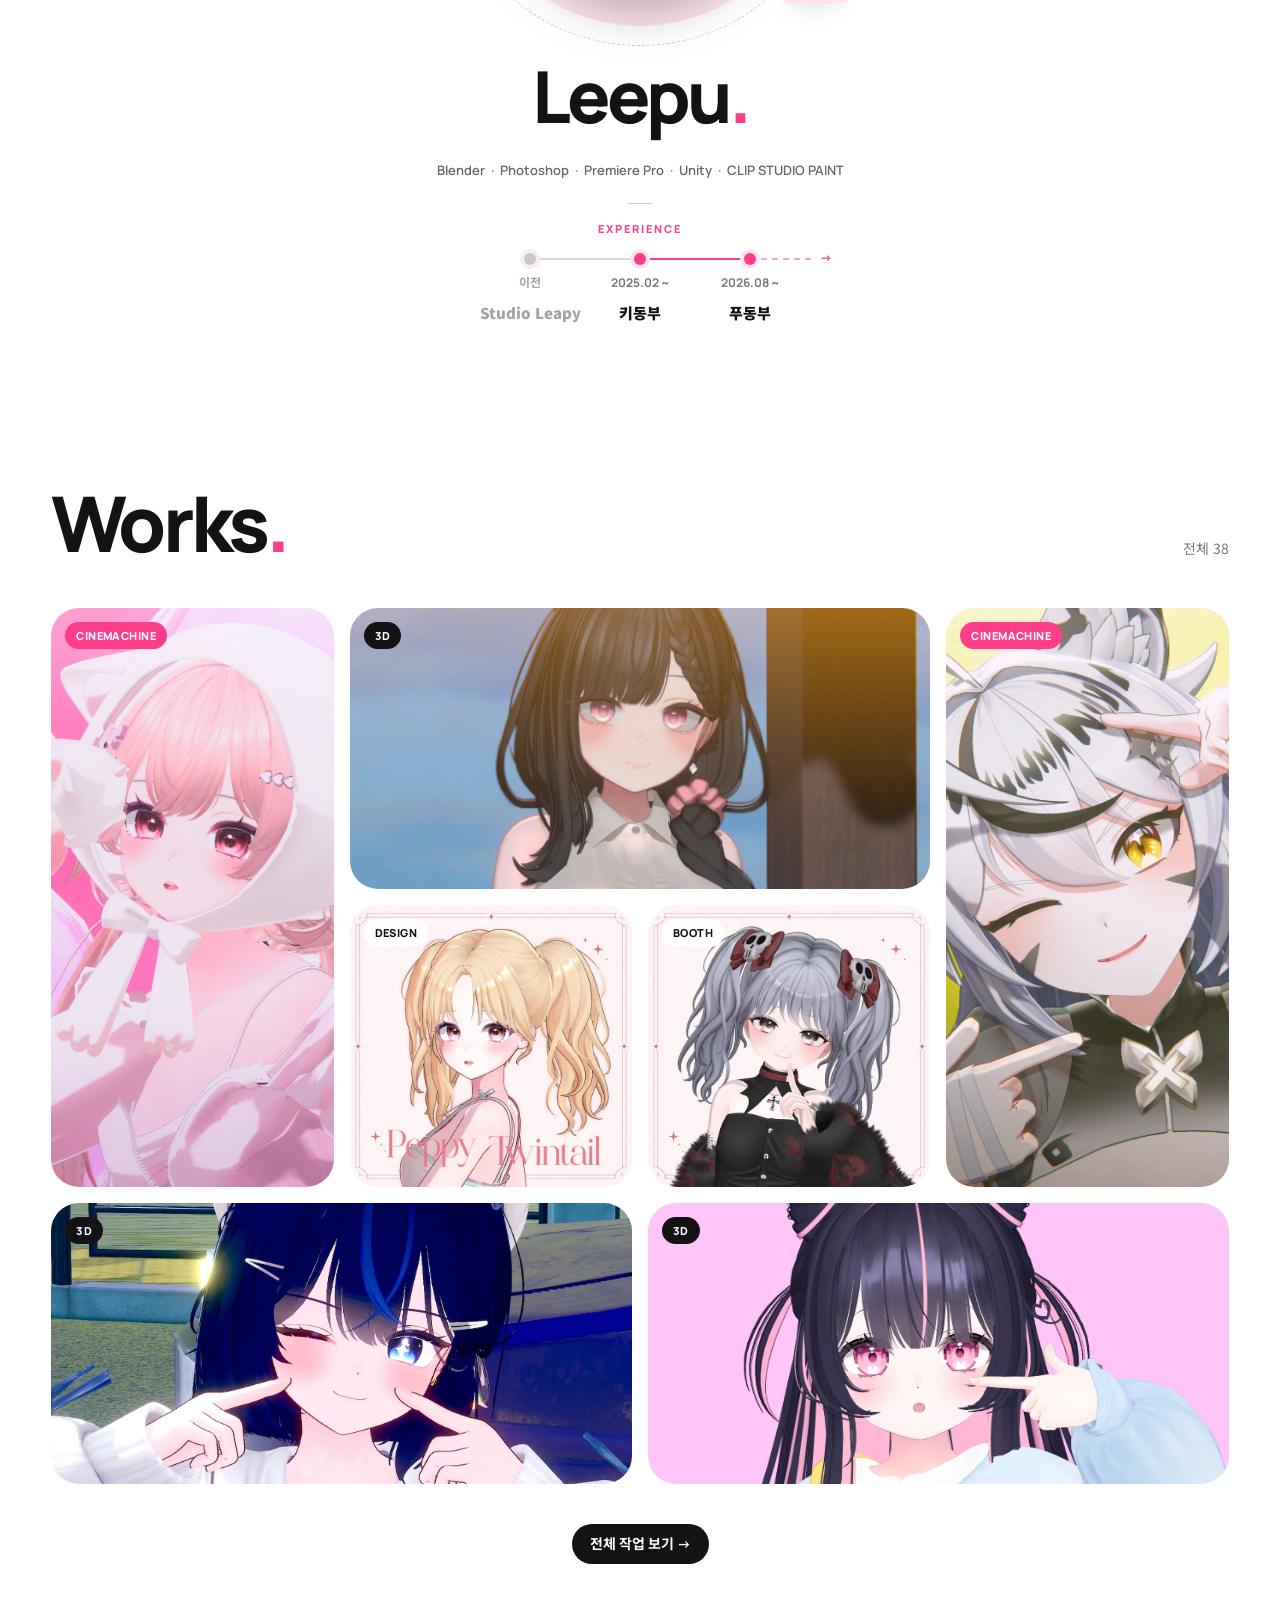
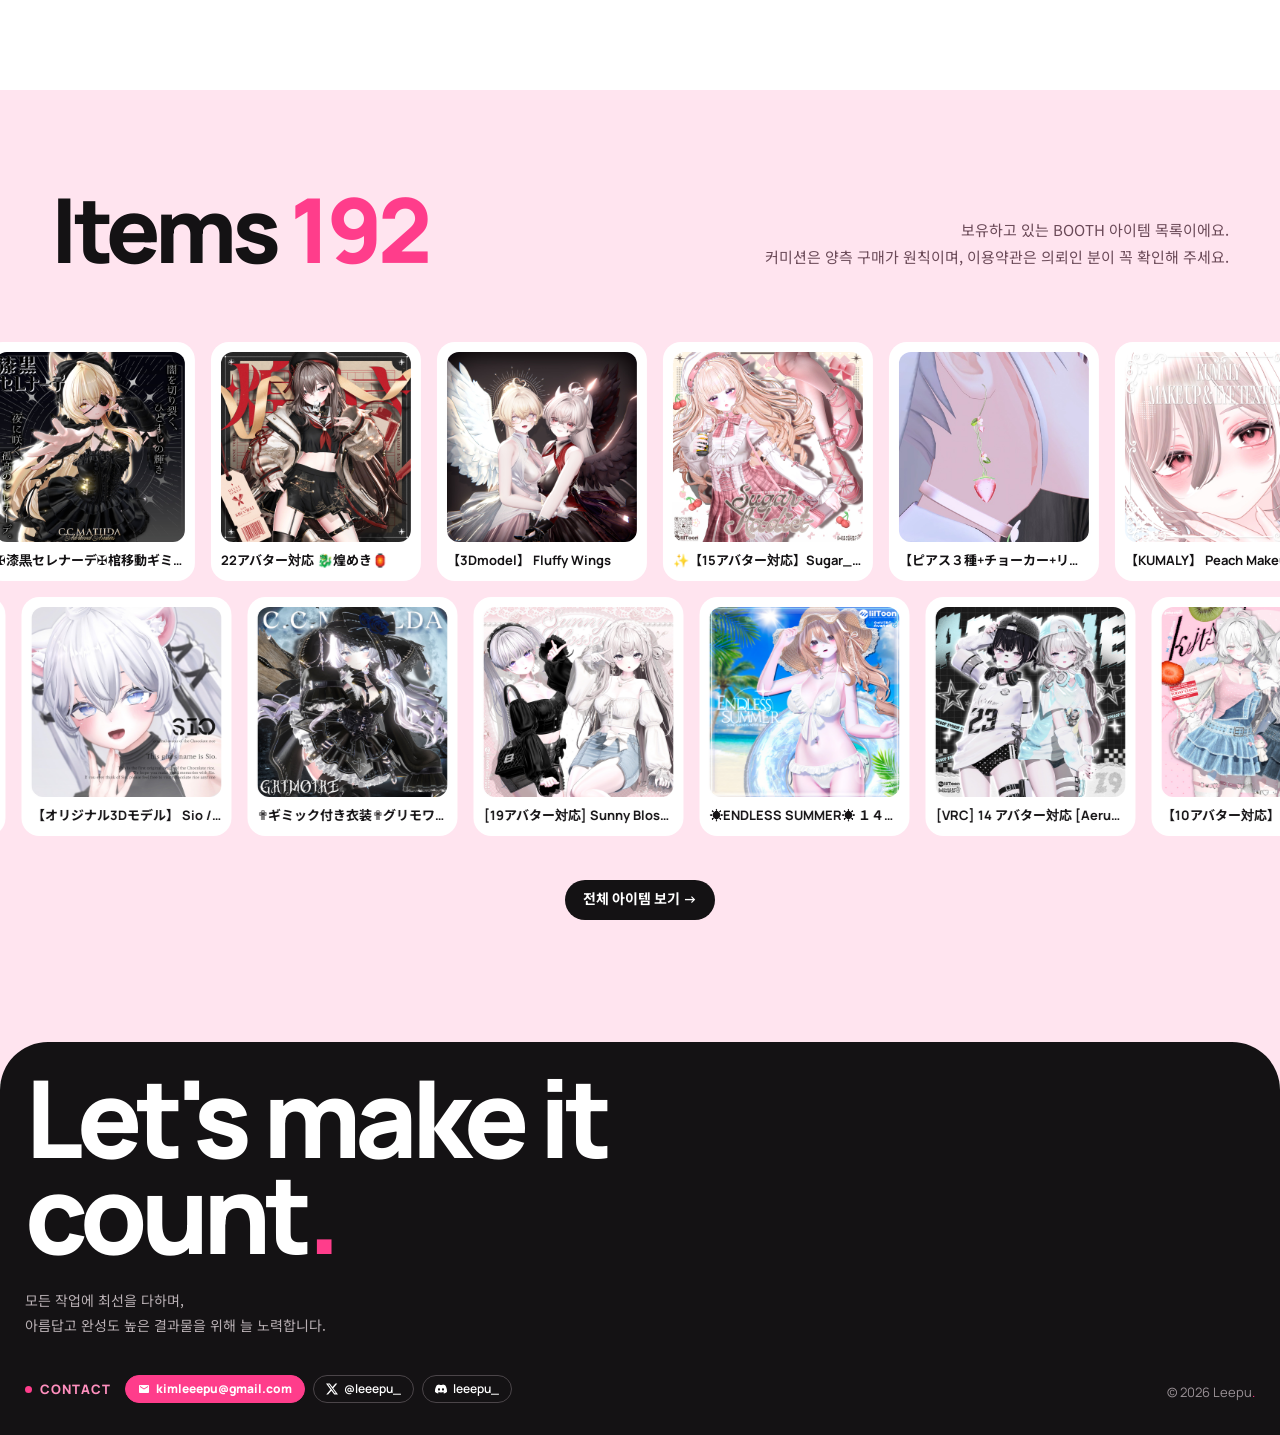
==== commit 7264875c: "Clean up source formatting; deploy only site files Co-Authored-By: Claude Opus 5.5 <noreply@anthropi" ====
--- a/index.html
+++ b/index.html
@@ -13,95 +13,438 @@
 <link href="https://fonts.googleapis.com/css2?family=Manrope:wght@400;500;600;700;800&family=Noto+Sans+KR:wght@400;500;700;900&display=swap" rel="stylesheet">
 <link rel="stylesheet" href="assets/site.css?v=dev">
 <style>
-/* ── 첫 화면 ── */
-.hero { padding: 6vh var(--gutter) 0; text-align: center; }
-.badge { display: inline-block; padding: 7px 16px; border-radius: 999px; background: var(--blush); color: #d61f6c; font-size: 13px; font-weight: 700; }
-.hero h1 { margin: 26px 0 0; font-weight: 800; font-size: clamp(46px, 8.6vw, 140px); line-height: .98; letter-spacing: -.05em; word-spacing: .1em; }
-.hero h1 > span { display: block; overflow: hidden; padding-bottom: .2em; margin-bottom: -.1em; }
-.clip { overflow: hidden; }
-
-/* 띠가 기울어져도 위아래가 잘리지 않게 여유 공간(6vw)을 두고, 그만큼 바깥 여백을 빼서 자리는 그대로 */
-.strips { margin: calc(8vh - 6vw) 0 -6vw; padding: 6vw 0 calc(4vh + 6vw); overflow: hidden; }
-.strips .tilt { width: 110vw; margin-left: -5vw; }
-.strips .mq + .mq { margin-top: 16px; }
-.strips .mq-track { padding: 8px 0; }
-.strips a { flex: 0 0 auto; display: block; border-radius: 14px; overflow: hidden; background: var(--blush-2); }
-.strips img { width: 100%; height: 100%; object-fit: cover; }
-.sA a { width: 200px; aspect-ratio: 9 / 16; }
-.sB a { width: 300px; aspect-ratio: 4 / 3; }
-
-/* 프로필 */
-.about { padding: 16vh var(--gutter) 12vh; display: flex; flex-direction: column; align-items: center; text-align: center; scroll-margin-top: 40px; }
-.orb { position: relative; width: 300px; height: 300px; }
-.orb::before { content: ""; position: absolute; inset: -26px; border-radius: 50%; background: var(--blush); }
-.orb::after { content: ""; position: absolute; inset: -46px; border-radius: 50%; border: 1.5px dashed #f6b8d2; }
-.orb img { position: relative; z-index: 1; width: 300px; height: 300px; border-radius: 50%; object-fit: cover; border: 6px solid #fff; box-shadow: 0 30px 60px -30px rgba(20,18,20,.45); background: var(--blush-2); }
-.orb .pill { position: absolute; z-index: 2; box-shadow: 0 12px 24px -14px rgba(20,18,20,.4); animation: bob 4s ease-in-out infinite; }
-.orb .p1 { left: -44px; top: 36px; }
-.orb .p2 { right: -82px; top: 90px; animation-delay: -1.2s; }
-.orb .p3 { left: -70px; bottom: 30px; animation-delay: -2.1s; }
-.orb .p4 { right: -64px; bottom: -4px; animation-delay: -.6s; }
-@keyframes bob { 50% { translate: 0 -8px; } }
-.about h2 { margin: 64px 0 0; font-weight: 800; font-size: clamp(52px, 5.6vw, 92px); line-height: .9; letter-spacing: -.055em; }
-.info { display: flex; flex-direction: column; align-items: center; gap: 10px; margin-top: 32px; }
-.tools { margin: 0; font-size: 13px; font-weight: 600; color: var(--muted); }
-.tools i { font-style: normal; color: var(--pink); padding: 0 3px; }
-.tools span { white-space: nowrap; }
-.rule { width: 24px; height: 1px; margin: 12px 0 6px; background: #f1c4d7; }
-.lbl { font-size: 11px; font-weight: 800; letter-spacing: .18em; color: var(--pink); }
-.tl { display: flex; align-items: flex-start; justify-content: center; margin-top: 6px; }
-.st { position: relative; display: flex; flex-direction: column; align-items: center; gap: 8px; width: 110px; }
-.st::after { content: ""; position: absolute; left: 50%; top: 5px; width: 100%; height: 2px; background: var(--pink); }
-.st.past::after { background: #ddd5d8; }
-.st:last-child::after { width: 60%; background: repeating-linear-gradient(90deg, #f1a6c6 0 6px, transparent 6px 11px); }
-.st:last-child::before { content: "→"; position: absolute; left: calc(110% + 4px); top: -1px; font-size: 12px; font-weight: 800; line-height: 12px; color: var(--pink); }
-.st b { position: relative; z-index: 1; width: 12px; height: 12px; border-radius: 50%; background: var(--pink); box-shadow: 0 0 0 4px var(--blush); }
-.st.past b { background: #cfc6ca; box-shadow: 0 0 0 4px #f4eff1; }
-.st small { font-size: 12px; font-weight: 700; color: #7d7579; }
-.st strong { font-family: var(--kr); font-size: 15px; font-weight: 900; }
-.st.past small, .st.past strong { color: #a9a0a4; }
-
-/* 작업 타일 */
-.works { padding: 6vh var(--gutter) 14vh; }
-.works .sub { font-family: var(--kr); font-size: 14px; color: #7d7579; }
-.bento { display: grid; grid-template-columns: repeat(4, minmax(0, 1fr)); grid-auto-rows: 22vw; gap: 16px; margin-top: 48px; }
-.tile { position: relative; overflow: hidden; border-radius: 28px; display: block; text-decoration: none; background: var(--blush); color: var(--ink); }
-.tile img { width: 100%; height: 100%; object-fit: cover; transition: transform .7s var(--ease); }
-.tile:hover img { transform: scale(1.06); }
-.tile .cap { position: absolute; left: 12px; right: 12px; bottom: 12px; padding: 14px 16px; border-radius: 18px; background: rgba(255,255,255,.95); transform: translateY(12px); opacity: 0; transition: transform .45s var(--ease), opacity .35s; }
-.tile:hover .cap, .tile:focus-visible .cap { transform: none; opacity: 1; }
-.tile .cap b { display: block; font-family: var(--kr); font-size: 15px; overflow: hidden; text-overflow: ellipsis; white-space: nowrap; }
-.tile .cap small { display: block; margin-top: 2px; font-family: var(--kr); font-size: 12px; color: #7d7579; overflow: hidden; text-overflow: ellipsis; white-space: nowrap; }
-.c2 { grid-column: span 2; } .r2 { grid-row: span 2; }
-.works .foot-more { display: flex; justify-content: center; margin-top: 40px; }
-
-/* 아이템 */
-.items { padding: 11vh 0 18vh; background: var(--blush); }
-.items .sec-head { padding: 0 var(--gutter); }
-.items h2 { margin: 0; font-weight: 800; font-size: clamp(48px, 7vw, 120px); line-height: .9; letter-spacing: -.05em; }
-.items .note { margin: 0; text-align: right; font-family: var(--kr); font-size: 15px; line-height: 1.75; color: #6b4a58; white-space: pre-line; }
-.items .mq { margin-top: 72px; }
-.items .mq + .mq { margin-top: 16px; }
-.icard { flex: 0 0 auto; width: 210px; background: #fff; border-radius: 18px; padding: 10px; text-decoration: none; color: var(--ink); }
-.icard img { width: 100%; aspect-ratio: 1; object-fit: cover; border-radius: 12px; background: var(--blush-2); }
-.icard span { display: block; margin-top: 8px; font-size: 13px; font-weight: 700; overflow: hidden; text-overflow: ellipsis; white-space: nowrap; }
-.items .foot-more { display: flex; justify-content: center; margin-top: 44px; }
-
-@media (max-width: 900px) {
-  .bento { grid-template-columns: repeat(2, minmax(0, 1fr)); grid-auto-rows: 44vw; gap: 12px; grid-auto-flow: dense; } /* 2칸일 때 빈 자리 없이 채우기 */
-  .tile { border-radius: 22px; }
-  .tile .cap { transform: none; opacity: 1; padding: 10px 12px; border-radius: 14px; }
-  .items .note { text-align: left; white-space: normal; }
-}
-@media (max-width: 560px) {
-  .sA a { width: 130px; } .sB a { width: 200px; }
-  .about { padding-top: 12vh; }
-  .orb { scale: .7; margin: -45px 0; }
-  .about h2 { margin-top: 64px; }
-  .tools { max-width: 300px; line-height: 2; }
-  .st { width: 92px; } .st strong { font-size: 14px; }
-  .icard { width: 150px; }
-  .items .mq { margin-top: 40px; }
+.hero {
+  padding: 6vh var(--gutter) 0;
+  text-align: center
+}
+.badge {
+  display: inline-block;
+  padding: 7px 16px;
+  border-radius: 999px;
+  background: var(--blush);
+  color: #d61f6c;
+  font-size: 13px;
+  font-weight: 700
+}
+.hero h1 {
+  margin: 26px 0 0;
+  font-weight: 800;
+  font-size: clamp(46px, 8.6vw, 140px);
+  line-height: .98;
+  letter-spacing: -.05em;
+  word-spacing: .1em
+}
+.hero h1 > span {
+  display: block;
+  overflow: hidden;
+  padding-bottom: .2em;
+  margin-bottom: -.1em
+}
+.clip {
+  overflow: hidden
+}
+.strips {
+  margin: calc(8vh - 6vw) 0 -6vw;
+  padding: 6vw 0 calc(4vh + 6vw);
+  overflow: hidden
+}
+.strips .tilt {
+  width: 110vw;
+  margin-left: -5vw
+}
+.strips .mq + .mq {
+  margin-top: 16px
+}
+.strips .mq-track {
+  padding: 8px 0
+}
+.strips a {
+  flex: 0 0 auto;
+  display: block;
+  border-radius: 14px;
+  overflow: hidden;
+  background: var(--blush-2)
+}
+.strips img {
+  width: 100%;
+  height: 100%;
+  object-fit: cover
+}
+.sA a {
+  width: 200px;
+  aspect-ratio: 9/16
+}
+.sB a {
+  width: 300px;
+  aspect-ratio: 4/3
+}
+.about {
+  padding: 16vh var(--gutter) 12vh;
+  display: flex;
+  flex-direction: column;
+  align-items: center;
+  text-align: center;
+  scroll-margin-top: 40px
+}
+.orb {
+  position: relative;
+  width: 300px;
+  height: 300px
+}
+.orb::before {
+  content: "";
+  position: absolute;
+  inset: -26px;
+  border-radius: 50%;
+  background: var(--blush)
+}
+.orb::after {
+  content: "";
+  position: absolute;
+  inset: -46px;
+  border-radius: 50%;
+  border: 1.5px dashed #f6b8d2
+}
+.orb img {
+  position: relative;
+  z-index: 1;
+  width: 300px;
+  height: 300px;
+  border-radius: 50%;
+  object-fit: cover;
+  border: 6px solid #fff;
+  box-shadow: 0 30px 60px -30px rgba(20,18,20,.45);
+  background: var(--blush-2)
+}
+.orb .pill {
+  position: absolute;
+  z-index: 2;
+  box-shadow: 0 12px 24px -14px rgba(20,18,20,.4);
+  animation: bob 4s ease-in-out infinite
+}
+.orb .p1 {
+  left: -44px;
+  top: 36px
+}
+.orb .p2 {
+  right: -82px;
+  top: 90px;
+  animation-delay: -1.2s
+}
+.orb .p3 {
+  left: -70px;
+  bottom: 30px;
+  animation-delay: -2.1s
+}
+.orb .p4 {
+  right: -64px;
+  bottom: -4px;
+  animation-delay: -.6s
+}
+@keyframes bob {
+  50% {
+    translate: 0 -8px
+  }
+}
+.about h2 {
+  margin: 64px 0 0;
+  font-weight: 800;
+  font-size: clamp(52px, 5.6vw, 92px);
+  line-height: .9;
+  letter-spacing: -.055em
+}
+.info {
+  display: flex;
+  flex-direction: column;
+  align-items: center;
+  gap: 10px;
+  margin-top: 32px
+}
+.tools {
+  margin: 0;
+  font-size: 13px;
+  font-weight: 600;
+  color: var(--muted)
+}
+.tools i {
+  font-style: normal;
+  color: var(--pink);
+  padding: 0 3px
+}
+.tools span {
+  white-space: nowrap
+}
+.rule {
+  width: 24px;
+  height: 1px;
+  margin: 12px 0 6px;
+  background: #f1c4d7
+}
+.lbl {
+  font-size: 11px;
+  font-weight: 800;
+  letter-spacing: .18em;
+  color: var(--pink)
+}
+.tl {
+  display: flex;
+  align-items: flex-start;
+  justify-content: center;
+  margin-top: 6px
+}
+.st {
+  position: relative;
+  display: flex;
+  flex-direction: column;
+  align-items: center;
+  gap: 8px;
+  width: 110px
+}
+.st::after {
+  content: "";
+  position: absolute;
+  left: 50%;
+  top: 5px;
+  width: 100%;
+  height: 2px;
+  background: var(--pink)
+}
+.st.past::after {
+  background: #ddd5d8
+}
+.st:last-child::after {
+  width: 60%;
+  background: repeating-linear-gradient(90deg,#f1a6c6 0 6px,transparent 6px 11px)
+}
+.st:last-child::before {
+  content: "→";
+  position: absolute;
+  left: calc(110% + 4px);
+  top: -1px;
+  font-size: 12px;
+  font-weight: 800;
+  line-height: 12px;
+  color: var(--pink)
+}
+.st b {
+  position: relative;
+  z-index: 1;
+  width: 12px;
+  height: 12px;
+  border-radius: 50%;
+  background: var(--pink);
+  box-shadow: 0 0 0 4px var(--blush)
+}
+.st.past b {
+  background: #cfc6ca;
+  box-shadow: 0 0 0 4px #f4eff1
+}
+.st small {
+  font-size: 12px;
+  font-weight: 700;
+  color: #7d7579
+}
+.st strong {
+  font-family: var(--kr);
+  font-size: 15px;
+  font-weight: 900
+}
+.st.past small,
+.st.past strong {
+  color: #a9a0a4
+}
+.works {
+  padding: 6vh var(--gutter) 14vh
+}
+.works .sub {
+  font-family: var(--kr);
+  font-size: 14px;
+  color: #7d7579
+}
+.bento {
+  display: grid;
+  grid-template-columns: repeat(4,minmax(0,1fr));
+  grid-auto-rows: 22vw;
+  gap: 16px;
+  margin-top: 48px
+}
+.tile {
+  position: relative;
+  overflow: hidden;
+  border-radius: 28px;
+  display: block;
+  text-decoration: none;
+  background: var(--blush);
+  color: var(--ink)
+}
+.tile img {
+  width: 100%;
+  height: 100%;
+  object-fit: cover;
+  transition: transform .7s var(--ease)
+}
+.tile:hover img {
+  transform: scale(1.06)
+}
+.tile .cap {
+  position: absolute;
+  left: 12px;
+  right: 12px;
+  bottom: 12px;
+  padding: 14px 16px;
+  border-radius: 18px;
+  background: rgba(255,255,255,.95);
+  transform: translateY(12px);
+  opacity: 0;
+  transition: transform .45s var(--ease),opacity .35s
+}
+.tile:focus-visible .cap,
+.tile:hover .cap {
+  transform: none;
+  opacity: 1
+}
+.tile .cap b {
+  display: block;
+  font-family: var(--kr);
+  font-size: 15px;
+  overflow: hidden;
+  text-overflow: ellipsis;
+  white-space: nowrap
+}
+.tile .cap small {
+  display: block;
+  margin-top: 2px;
+  font-family: var(--kr);
+  font-size: 12px;
+  color: #7d7579;
+  overflow: hidden;
+  text-overflow: ellipsis;
+  white-space: nowrap
+}
+.c2 {
+  grid-column: span 2
+}
+.r2 {
+  grid-row: span 2
+}
+.works .foot-more {
+  display: flex;
+  justify-content: center;
+  margin-top: 40px
+}
+.items {
+  padding: 11vh 0 18vh;
+  background: var(--blush)
+}
+.items .sec-head {
+  padding: 0 var(--gutter)
+}
+.items h2 {
+  margin: 0;
+  font-weight: 800;
+  font-size: clamp(48px, 7vw, 120px);
+  line-height: .9;
+  letter-spacing: -.05em
+}
+.items .note {
+  margin: 0;
+  text-align: right;
+  font-family: var(--kr);
+  font-size: 15px;
+  line-height: 1.75;
+  color: #6b4a58;
+  white-space: pre-line
+}
+.items .mq {
+  margin-top: 72px
+}
+.items .mq + .mq {
+  margin-top: 16px
+}
+.icard {
+  flex: 0 0 auto;
+  width: 210px;
+  background: #fff;
+  border-radius: 18px;
+  padding: 10px;
+  text-decoration: none;
+  color: var(--ink)
+}
+.icard img {
+  width: 100%;
+  aspect-ratio: 1;
+  object-fit: cover;
+  border-radius: 12px;
+  background: var(--blush-2)
+}
+.icard span {
+  display: block;
+  margin-top: 8px;
+  font-size: 13px;
+  font-weight: 700;
+  overflow: hidden;
+  text-overflow: ellipsis;
+  white-space: nowrap
+}
+.items .foot-more {
+  display: flex;
+  justify-content: center;
+  margin-top: 44px
+}
+@media (max-width:900px) {
+  .bento {
+    grid-template-columns: repeat(2,minmax(0,1fr));
+    grid-auto-rows: 44vw;
+    gap: 12px;
+    grid-auto-flow: dense
+  }
+  .tile {
+    border-radius: 22px
+  }
+  .tile .cap {
+    transform: none;
+    opacity: 1;
+    padding: 10px 12px;
+    border-radius: 14px
+  }
+  .items .note {
+    text-align: left;
+    white-space: normal
+  }
+}
+@media (max-width:560px) {
+  .sA a {
+    width: 130px
+  }
+  .sB a {
+    width: 200px
+  }
+  .about {
+    padding-top: 12vh
+  }
+  .orb {
+    scale: .7;
+    margin: -45px 0
+  }
+  .about h2 {
+    margin-top: 64px
+  }
+  .tools {
+    max-width: 300px;
+    line-height: 2
+  }
+  .st {
+    width: 92px
+  }
+  .st strong {
+    font-size: 14px
+  }
+  .icard {
+    width: 150px
+  }
+  .items .mq {
+    margin-top: 40px
+  }
 }
 </style>
 </head>
@@ -151,66 +494,39 @@
 <script src="assets/site.js?v=dev"></script>
 <script>
 (async () => {
-"use strict";
-const { esc, list, IMGERR, catLabel, catClass, career, ymd } = LP;
-const D = await LP.boot("home");
-const s = D.site;
-const $ = (id) => document.getElementById(id);
-const twice = (html) => html + html;
-const has = (w, c) => list(w.category).includes(c);
-const link = (w) => `works.html#${encodeURIComponent(w.id || "")}`;
-
-// 흐르는 띠: 위는 쇼츠, 아래는 3D · 디자인
-const shorts = D.works.filter((w) => has(w, "CINEMACHINE") && (w.thumbnail || LP.ytOf(w)));
-const others = D.works.filter((w) => !has(w, "CINEMACHINE") && !has(w, "EDIT") && w.thumbnail);
-const strip = (arr) => arr.map((w) => `<a href="${link(w)}" title="${esc(w.title)}">${LP.thumbImg(w)}</a>`).join("");
-$("stripA").innerHTML = twice(strip(shorts.slice(0, 10)));
-$("stripB").innerHTML = twice(strip(others.slice(0, 10)));
-
-// 프로필
-const FIELDS = s.fields || ["3D", "시네머신", "디자인", "영상 편집"];
-const PCLS = ["ink", "pk", "wh", "bl"];
-const steps = career(s.intro);
-$("about").innerHTML = `
-  <div class="orb rv">
-    ${s.profile_image ? `<img src="${esc(s.profile_image)}" alt="${esc(s.name)} 프로필" ${IMGERR}>` : `<img alt="">`}
-    ${FIELDS.slice(0, 4).map((f, k) => `<span class="pill ${PCLS[k]} p${k + 1}">${esc(f)}</span>`).join("")}
-  </div>
-  <h2 class="rv">${esc(s.name || "Leepu")}<span class="dot">.</span></h2>
-  <div class="info rv">
-    ${(s.tools || []).length ? `<p class="tools">${(s.tools || []).map((t) => `<span>${esc(t)}</span>`).join(" <i>·</i> ")}</p>` : ""}
-    ${steps.length ? `<div class="rule" aria-hidden="true"></div>
-    <div class="lbl">EXPERIENCE</div>
-    <ol class="tl" aria-label="Experience" style="list-style:none;padding:0;margin-bottom:0">${steps.map((c) => `
-      <li class="st${c.past ? " past" : ""}"><b aria-hidden="true"></b><small>${esc(c.period)}</small><strong>${esc(c.name)}</strong></li>`).join("")}
-    </ol>` : ""}
-  </div>`;
-
-// 작업 타일: 최신 쇼츠 · 3D · 디자인을 골라 배치
-const td = D.works.filter((w) => has(w, "3D") && w.thumbnail);
-const ds = D.works.filter((w) => (has(w, "DESIGN") || has(w, "BOOTH")) && w.thumbnail);
-// 세로 쇼츠는 세로로 긴 칸, 가로 사진이 많은 3D는 가로로 긴 칸에 넣어요
-const pick = [[shorts[0], "r2"], [td[0], "c2"], [shorts[1], "r2"], [ds[0], ""], [ds[1], ""], [td[1], "c2"], [td[2], "c2"]].filter(([w]) => w);
-$("w-count").textContent = `전체 ${D.works.length}`;
-$("bento").innerHTML = pick.map(([w, cls]) => {
-  const c = list(w.category)[0] || "";
-  return `<a class="tile pop ${cls}" href="${link(w)}">
-    ${LP.thumbImg(w)}
-    <span class="tag ${catClass(c)}">${esc(catLabel(c))}</span>
-    <span class="cap"><b>${esc(LP.splitTitle(w.title).what)}</b>${LP.splitTitle(w.title).who ? `<small>${esc(LP.splitTitle(w.title).who)}</small>` : ""}</span>
-  </a>`;
-}).join("");
-
-// 아이템 띠
-const its = D.items.filter((i) => i.thumbnail);
-const icard = (i) => `<a class="icard" href="${esc(LP.safe(i.product_link))}" target="_blank" rel="noopener" title="${esc(i.name)}"><img src="${esc(i.thumbnail)}" alt="" loading="lazy" ${IMGERR}><span>${esc(i.name)}</span></a>`;
-$("i-count").textContent = D.items.length;
-$("i-note").textContent = s.items_intro ?? "보유하고 있는 BOOTH 아이템 목록이에요.\n커미션은 양측 구매가 원칙이며, 이용약관은 의뢰인 분이 꼭 확인해 주세요.";
-$("itemsA").innerHTML = twice(its.slice(0, 12).map(icard).join(""));
-$("itemsB").innerHTML = twice(its.slice(12, 24).map(icard).join(""));
-LP.marquee();
-
-if (location.hash === "#about") $("about").scrollIntoView();
+  "use strict";
+  const {esc: esc, list: list, IMGERR: IMGERR, catLabel: catLabel, catClass: catClass, career: career, ymd: ymd} = LP;
+  const D = await LP.boot("home");
+  const s = D.site;
+  const $ = id => document.getElementById(id);
+  const twice = html => html + html;
+  const has = (w, c) => list(w.category).includes(c);
+  const link = w => `works.html#${encodeURIComponent(w.id || "")}`;
+  const shorts = D.works.filter((w => has(w, "CINEMACHINE") && (w.thumbnail || LP.ytOf(w))));
+  const others = D.works.filter((w => !has(w, "CINEMACHINE") && !has(w, "EDIT") && w.thumbnail));
+  const strip = arr => arr.map((w => `<a href="${link(w)}" title="${esc(w.title)}">${LP.thumbImg(w)}</a>`)).join("");
+  $("stripA").innerHTML = twice(strip(shorts.slice(0, 10)));
+  $("stripB").innerHTML = twice(strip(others.slice(0, 10)));
+  const FIELDS = s.fields || [ "3D", "시네머신", "디자인", "영상 편집" ];
+  const PCLS = [ "ink", "pk", "wh", "bl" ];
+  const steps = career(s.intro);
+  $("about").innerHTML = `\n  <div class="orb rv">\n    ${s.profile_image ? `<img src="${esc(s.profile_image)}" alt="${esc(s.name)} 프로필" ${IMGERR}>` : `<img alt="">`}\n    ${FIELDS.slice(0, 4).map(((f, k) => `<span class="pill ${PCLS[k]} p${k + 1}">${esc(f)}</span>`)).join("")}\n  </div>\n  <h2 class="rv">${esc(s.name || "Leepu")}<span class="dot">.</span></h2>\n  <div class="info rv">\n    ${(s.tools || []).length ? `<p class="tools">${(s.tools || []).map((t => `<span>${esc(t)}</span>`)).join(" <i>·</i> ")}</p>` : ""}\n    ${steps.length ? `<div class="rule" aria-hidden="true"></div>\n    <div class="lbl">EXPERIENCE</div>\n    <ol class="tl" aria-label="Experience" style="list-style:none;padding:0;margin-bottom:0">${steps.map((c => `\n      <li class="st${c.past ? " past" : ""}"><b aria-hidden="true"></b><small>${esc(c.period)}</small><strong>${esc(c.name)}</strong></li>`)).join("")}\n    </ol>` : ""}\n  </div>`;
+  const td = D.works.filter((w => has(w, "3D") && w.thumbnail));
+  const ds = D.works.filter((w => (has(w, "DESIGN") || has(w, "BOOTH")) && w.thumbnail));
+  const pick = [ [ shorts[0], "r2" ], [ td[0], "c2" ], [ shorts[1], "r2" ], [ ds[0], "" ], [ ds[1], "" ], [ td[1], "c2" ], [ td[2], "c2" ] ].filter((([w]) => w));
+  $("w-count").textContent = `전체 ${D.works.length}`;
+  $("bento").innerHTML = pick.map((([w, cls]) => {
+    const c = list(w.category)[0] || "";
+    return `<a class="tile pop ${cls}" href="${link(w)}">\n    ${LP.thumbImg(w)}\n    <span class="tag ${catClass(c)}">${esc(catLabel(c))}</span>\n    <span class="cap"><b>${esc(LP.splitTitle(w.title).what)}</b>${LP.splitTitle(w.title).who ? `<small>${esc(LP.splitTitle(w.title).who)}</small>` : ""}</span>\n  </a>`;
+  })).join("");
+  const its = D.items.filter((i => i.thumbnail));
+  const icard = i => `<a class="icard" href="${esc(LP.safe(i.product_link))}" target="_blank" rel="noopener" title="${esc(i.name)}"><img src="${esc(i.thumbnail)}" alt="" loading="lazy" ${IMGERR}><span>${esc(i.name)}</span></a>`;
+  $("i-count").textContent = D.items.length;
+  $("i-note").textContent = s.items_intro ?? "보유하고 있는 BOOTH 아이템 목록이에요.\n커미션은 양측 구매가 원칙이며, 이용약관은 의뢰인 분이 꼭 확인해 주세요.";
+  $("itemsA").innerHTML = twice(its.slice(0, 12).map(icard).join(""));
+  $("itemsB").innerHTML = twice(its.slice(12, 24).map(icard).join(""));
+  LP.marquee();
+  if (location.hash === "#about") $("about").scrollIntoView();
 })();
 </script>
 </body>
--- a/assets/site.css
+++ b/assets/site.css
@@ -1,4 +1,3 @@
-/* Leepu 포트폴리오 공통 스타일 (첫 화면 · Works · Items) */
 :root {
   --ink: #141214;
   --pink: #ff3d8b;
@@ -10,169 +9,765 @@
   --muted: #6c6468;
   --muted-2: #8a7f84;
   --bg: #ffffff;
-  --font: "Manrope", "Noto Sans KR", system-ui, -apple-system, "Apple SD Gothic Neo", "Malgun Gothic", sans-serif;
-  --kr: "Noto Sans KR", "Apple SD Gothic Neo", "Malgun Gothic", sans-serif;
+  --font: "Manrope","Noto Sans KR",system-ui,-apple-system,"Apple SD Gothic Neo","Malgun Gothic",sans-serif;
+  --kr: "Noto Sans KR","Apple SD Gothic Neo","Malgun Gothic",sans-serif;
   --gutter: max(16px, 4vw);
   --ease: cubic-bezier(.2, .75, .15, 1);
-  color-scheme: light;
-}
-* { box-sizing: border-box; }
-html { -webkit-text-size-adjust: 100%; scroll-behavior: smooth; }
-body { margin: 0; background: var(--bg); color: var(--ink); font: 15px/1.6 var(--font); overflow-x: hidden; }
-img { max-width: 100%; display: block; }
-a { color: inherit; }
-a:hover { color: var(--pink); }
-button, input, select { font: inherit; color: inherit; }
-:focus-visible { outline: 2px solid var(--pink); outline-offset: 3px; border-radius: 6px; }
-[hidden] { display: none !important; }
-.kr { font-family: var(--kr); }
-.dot { color: var(--pink); }
-.sr { position: absolute; width: 1px; height: 1px; overflow: hidden; clip: rect(0 0 0 0); white-space: nowrap; }
-
-/* ── 헤더 ── */
-.top { position: sticky; top: 0; z-index: 30; display: grid; grid-template-columns: 1fr auto 1fr; align-items: center; padding: 18px var(--gutter); font-size: 14px; font-weight: 700; background: rgba(255,255,255,.86); backdrop-filter: blur(10px); -webkit-backdrop-filter: blur(10px); }
-.top .brand { text-decoration: none; font-size: 16px; font-weight: 800; letter-spacing: -.02em; }
-.top .dots { display: flex; gap: 6px; }
-.top .dots i { width: 10px; height: 10px; border-radius: 50%; background: var(--ink); }
-.top .dots i + i { background: var(--pink); }
-.top nav { display: flex; gap: 26px; justify-content: flex-end; }
-.top nav a { text-decoration: none; position: relative; }
-.top nav a[aria-current="page"]::after { content: ""; position: absolute; left: 0; right: 0; bottom: -6px; height: 2px; border-radius: 2px; background: var(--pink); }
-@media (max-width: 640px) {
-  .top { grid-template-columns: auto 1fr; padding-block: 14px; }
-  .top .dots { display: none; }
-  .top nav { gap: 16px; font-size: 13px; }
-}
-
-/* ── 공통 조각 ── */
-.pill { display: inline-flex; align-items: center; gap: 6px; padding: 6px 13px; border-radius: 999px; font-family: var(--kr); font-size: 13px; font-weight: 700; white-space: nowrap; }
-.pill.ink { background: var(--ink); color: #fff; }
-.pill.pk { background: var(--pink); color: var(--pink-ink); }
-.pill.wh { background: #fff; border: 1px solid #f1d3e0; }
-.pill.bl { background: var(--blush); color: #d61f6c; }
-.tag { position: absolute; left: 14px; top: 14px; padding: 5px 11px; border-radius: 999px; font-size: 11px; font-weight: 800; letter-spacing: .04em; }
-.tag.CINEMACHINE, .tag.EDIT { background: var(--pink); color: var(--pink-ink); }
-.tag.T3D { background: var(--ink); color: #fff; }
-.tag.DESIGN, .tag.BOOTH, .tag.ETC { background: #fff; color: var(--ink); }
-.h-big { margin: 0; font-weight: 800; font-size: clamp(48px, 6vw, 100px); line-height: .95; letter-spacing: -.05em; }
-.sec-head { display: flex; justify-content: space-between; align-items: flex-end; gap: 20px; flex-wrap: wrap; }
-.more-link { display: inline-flex; align-items: center; gap: 8px; height: 40px; padding: 0 18px; border-radius: 999px; background: var(--ink); color: #fff; font-size: 14px; font-weight: 700; text-decoration: none; }
-.more-link:hover { background: var(--pink); color: var(--pink-ink); }
-.empty { text-align: center; color: var(--muted); padding: 64px 0; font-family: var(--kr); }
-
-/* ── 흐르는 띠 ── */
-.mq { overflow: hidden; }
-/* 움직임은 site.js의 marquee()가 직접 그려요 (아이폰 사파리에서 CSS 애니메이션이 멈췄다 깜빡이던 문제) */
-.mq-track { display: flex; gap: 16px; width: max-content; will-change: transform; transform: translate3d(0, 0, 0); backface-visibility: hidden; }
-
-/* ── 등장 효과 ── */
-.up { display: block; animation: up 1.1s var(--ease) both; }
-@keyframes up { from { transform: translateY(105%); } to { transform: none; } }
-.fade { animation: fade 1.3s ease both; }
-@keyframes fade { from { opacity: 0; transform: translateY(30px); } to { opacity: 1; transform: none; } }
-@supports (animation-timeline: view()) {
-  .rv { animation: rv linear both; animation-timeline: view(); animation-range: entry 10% cover 30%; }
-  .pop { animation: pop linear both; animation-timeline: view(); animation-range: entry 5% cover 30%; }
-  .tilt { animation: tilt linear both; animation-timeline: view(); animation-range: entry 0% exit 100%; }
-}
-@keyframes rv { from { opacity: 0; transform: translateY(50px); } to { opacity: 1; transform: none; } }
-@keyframes pop { from { opacity: 0; transform: scale(.94) translateY(40px); } to { opacity: 1; transform: none; } }
-@keyframes tilt { from { transform: rotate(-6deg); } to { transform: rotate(2deg); } }
-
-/* ── 하단 ── */
-.foot { background: var(--ink); color: #fff; border-radius: 48px 48px 0 0; position: relative; margin-top: -40px; }
-.foot-in { padding: 3vh calc(3vh - 2px) 32px; } /* PC: 큰 문구 글자의 위 간격과 왼쪽 간격을 같게 (휴대폰은 아래에서 따로) */
-.foot h2 { margin: 0; font-weight: 800; font-size: clamp(56px, 8.4vw, 144px); line-height: .9; letter-spacing: -.055em; }
-.foot-row { display: flex; justify-content: space-between; align-items: flex-end; gap: 20px; flex-wrap: wrap; margin-top: 26px; }
-.foot-label { display: flex; align-items: center; gap: 8px; font-size: 13px; font-weight: 800; letter-spacing: .08em; color: var(--pink-soft); }
-.foot-label::before { content: ""; width: 7px; height: 7px; border-radius: 50%; background: var(--pink); }
-.foot-msg { margin: 0 0 38px; font-family: var(--kr); font-size: 14px; line-height: 1.75; color: #b9b0b4; white-space: pre-line; }
-.foot-contact { display: flex; align-items: center; gap: 14px; flex-wrap: wrap; }
-.foot-links { display: flex; gap: 8px; flex-wrap: wrap; }
-.foot-links a, .foot-dc { appearance: none; background: none; font-family: inherit; cursor: pointer; display: inline-flex; align-items: center; height: 28px; padding: 0 12px; border-radius: 999px; font-size: 12px; font-weight: 600; text-decoration: none; border: 1px solid #4b4549; color: #fff; }
-.foot-links a:first-child { background: var(--pink); border-color: var(--pink); color: var(--pink-ink); font-weight: 800; }
-.foot-links a:hover, .foot-dc:hover { border-color: var(--pink); color: var(--pink-soft); }
-.foot-links svg { width: 12px; height: 12px; margin-right: 6px; fill: currentColor; flex: none; }
-.foot-dc.done { border-color: var(--pink); color: var(--pink-soft); }
-.foot-links a:first-child:hover { color: var(--pink-ink); filter: brightness(1.08); }
-.foot-copy { font-size: 13px; color: #9a9196; }
-.foot.flat { margin-top: 0; }
-
-/* ── 상세 창 (Works) ── */
-dialog.dlg { border: 0; padding: 0; border-radius: 28px; width: min(880px, calc(100vw - 24px)); max-height: calc(100dvh - 32px); background: #fff; color: var(--ink); box-shadow: 0 40px 100px -30px rgba(20,18,20,.55); }
-/* 세로 쇼츠 창: 제목 길이에 맞춰 너비가 정해지고, 설명은 그 너비 안에서 줄바꿈 */
-dialog.dlg.narrow { width: fit-content; min-width: min(440px, calc(100vw - 24px)); max-width: min(880px, calc(100vw - 24px)); }
-dialog.dlg.narrow .dlg-head h2 { text-wrap: wrap; }
-dialog.dlg.narrow .desc, dialog.dlg.narrow .meta { width: 0; min-width: 100%; }
-dialog.dlg::backdrop { background: rgba(20,18,20,.55); backdrop-filter: blur(4px); }
-dialog.dlg[open] { animation: dlg .35s var(--ease); }
-@keyframes dlg { from { opacity: 0; transform: translateY(24px) scale(.98); } to { opacity: 1; transform: none; } }
-.dlg-in { padding: 28px; display: grid; gap: 16px; }
-.dlg-head { display: flex; gap: 12px; align-items: flex-start; }
-.dlg-head h2 { margin: 0; flex: 1; min-width: 0; font-family: var(--kr); font-size: clamp(20px, 2.4vw, 26px); font-weight: 900; line-height: 1.35; letter-spacing: -.02em; text-wrap: balance; }
-.x { appearance: none; border: 0; flex-shrink: 0; width: 38px; height: 38px; border-radius: 50%; background: var(--blush); color: var(--ink); cursor: pointer; display: grid; place-items: center; font-size: 18px; line-height: 1; }
-.x:hover { background: var(--pink); }
-.desc { margin: -6px 0 0; font-family: var(--kr); color: var(--muted); white-space: pre-wrap; word-break: keep-all; overflow-wrap: anywhere; }
-.meta { display: flex; gap: 6px; align-items: center; flex-wrap: wrap; font-size: 12px; color: var(--muted-2); }
-.meta .c { padding: 3px 9px; border-radius: 999px; background: var(--blush); color: #d61f6c; font-weight: 800; font-size: 10px; letter-spacing: .04em; }
-.media { display: grid; gap: 12px; }
-.media video, .media iframe { width: 100%; border: 0; border-radius: 18px; background: #000; display: block; }
-.media video { max-height: 72vh; margin: 0 auto; }
-.media iframe { aspect-ratio: 16 / 9; }
-.media iframe.short, .ytcard.short { aspect-ratio: 9 / 16; width: min(100%, calc(70vh * 9 / 16), 380px); margin: 0 auto; }
-/* 사진 한 장: 비율에 맞춘 크기는 works.html에서 정해 줌 */
-.media > img { border-radius: 18px; max-width: 100%; margin: 0 auto; }
-.ytcard { position: relative; display: block; border-radius: 18px; overflow: hidden; background: #000; aspect-ratio: 16 / 9; }
-.ytcard img { width: 100%; height: 100%; object-fit: cover; opacity: .85; }
-.ytcard span { position: absolute; inset: auto 0 0; padding: 14px; text-align: center; font-weight: 800; color: #fff; background: linear-gradient(transparent, rgba(0,0,0,.75)); }
-/* 사진 수에 맞춰 칸을 나눠서 오른쪽에 빈칸이 안 생기게 (최대 3칸, 휴대폰은 2칸) */
-.gallery { display: grid; grid-template-columns: repeat(6, minmax(0, 1fr)); gap: 10px; align-items: start; }
-.gallery a { grid-column: span 2; border-radius: 14px; overflow: hidden; background: var(--blush-2); }
-.gallery a.w3 { grid-column: span 3; }
-.gallery a.w6 { grid-column: span 6; }
-.gallery img { width: 100%; height: auto; }
-@media (max-width: 560px) { .gallery a, .gallery a.w3 { grid-column: span 3; } .gallery a.m6 { grid-column: span 6; } }
-.btn-out { justify-self: start; display: inline-flex; align-items: center; gap: 8px; height: 40px; padding: 0 18px; border-radius: 999px; background: var(--ink); color: #fff; font-size: 14px; font-weight: 700; text-decoration: none; }
-.btn-out:hover { background: var(--pink); color: var(--pink-ink); }
-@media (max-width: 560px) { .dlg-in { padding: 20px; } dialog.dlg { border-radius: 22px; } }
-/* 세로 영상 창: 왼쪽 영상 · 오른쪽 분야·날짜 → 제목 → 설명 */
-dialog.dlg.side { width: min(860px, calc(100vw - 24px)); }
-.dlg-in.side { grid-template-columns: auto minmax(0, 1fr); gap: 32px; align-items: start; }
-.side-media iframe, .side-media .ytcard, .side-media video { width: calc(min(72vh, 680px) * 9 / 16); height: auto; aspect-ratio: 9 / 16; max-height: none; margin: 0; object-fit: cover; }
-.side-info { display: flex; flex-direction: column; gap: 14px; min-width: 0; padding-top: 2px; }
-.side-top { display: flex; justify-content: space-between; align-items: center; gap: 12px; }
-.side-info h2 { margin: 2px 0 0; font-family: var(--kr); font-size: clamp(22px, 2.4vw, 30px); font-weight: 900; line-height: 1.35; letter-spacing: -.02em; word-break: keep-all; overflow-wrap: anywhere; }
-.side-info .desc { margin: 0; }
-@media (max-width: 640px) {
-  .dlg-in.side { grid-template-columns: 1fr; gap: 16px; }
-  .side-media { order: 2; }
-  .side-media iframe, .side-media .ytcard, .side-media video { width: min(100%, calc(62vh * 9 / 16)); margin: 0 auto; }
-}
-
-@media (prefers-reduced-motion: reduce) {
-  *, *::before, *::after { animation: none !important; transition: none !important; }
-  html { scroll-behavior: auto; }
-}
-
-/* 상세 창 글 머리: 분야(글자) → 제목 → 버튜버 이름 · 날짜 */
-.cat-txt { font-size: 11px; font-weight: 800; letter-spacing: .06em; color: var(--pink); text-transform: none; }
-.who { display: flex; align-items: baseline; gap: 10px; flex-wrap: wrap; font-family: var(--kr); }
-.who b { font-size: 15px; font-weight: 700; color: var(--ink); }
-.who span { font-family: var(--font); font-size: 12px; font-weight: 600; color: var(--muted-2); }
-.head-txt { flex: 1; min-width: 0; display: flex; flex-direction: column; gap: 8px; }
-.head-txt h2 { margin: 0; }
-/* 분야 글자와 제목 사이를 좁게 */
-.side-info .side-top + h2 { margin-top: -12px; }
-.head-txt .cat-txt + h2 { margin-top: -7px; }
-
-/* 휴대폰: 하단 연락처는 아이콘만 (디스코드는 복사됐을 때만 글자 표시) */
-@media (max-width: 640px) {
-  .foot-in { padding-top: calc(var(--gutter) + 12px); padding-right: var(--gutter); } /* 글자 윗선과 왼쪽 간격을 같게 */
-  .foot-in { padding-left: calc(var(--gutter) + 10px); } /* 휴대폰에서만 문구·연락처를 살짝 안쪽으로 */
-  .foot-links { gap: 7px; }
-  .foot-links a, .foot-dc { height: 26px; min-width: 26px; padding: 0; justify-content: center; }
-  .foot-links svg { width: 11px; height: 11px; margin: 0; }
-  .foot-links .tx { display: none; }
-  .foot-dc.done { padding: 0 10px; }
-  .foot-dc.done .tx { display: inline; margin-left: 6px; }
-}
+  color-scheme: light
+}
+* {
+  box-sizing: border-box
+}
+html {
+  -webkit-text-size-adjust: 100%;
+  scroll-behavior: smooth
+}
+body {
+  margin: 0;
+  background: var(--bg);
+  color: var(--ink);
+  font: 15px/1.6 var(--font);
+  overflow-x: hidden
+}
+img {
+  max-width: 100%;
+  display: block
+}
+a {
+  color: inherit
+}
+a:hover {
+  color: var(--pink)
+}
+button,
+input,
+select {
+  font: inherit;
+  color: inherit
+}
+:focus-visible {
+  outline: 2px solid var(--pink);
+  outline-offset: 3px;
+  border-radius: 6px
+}
+[hidden] {
+  display: none!important
+}
+.kr {
+  font-family: var(--kr)
+}
+.dot {
+  color: var(--pink)
+}
+.sr {
+  position: absolute;
+  width: 1px;
+  height: 1px;
+  overflow: hidden;
+  clip: rect(0 0 0 0);
+  white-space: nowrap
+}
+.top {
+  position: sticky;
+  top: 0;
+  z-index: 30;
+  display: grid;
+  grid-template-columns: 1fr auto 1fr;
+  align-items: center;
+  padding: 18px var(--gutter);
+  font-size: 14px;
+  font-weight: 700;
+  background: rgba(255,255,255,.86);
+  backdrop-filter: blur(10px);
+  -webkit-backdrop-filter: blur(10px)
+}
+.top .brand {
+  text-decoration: none;
+  font-size: 16px;
+  font-weight: 800;
+  letter-spacing: -.02em
+}
+.top .dots {
+  display: flex;
+  gap: 6px
+}
+.top .dots i {
+  width: 10px;
+  height: 10px;
+  border-radius: 50%;
+  background: var(--ink)
+}
+.top .dots i + i {
+  background: var(--pink)
+}
+.top nav {
+  display: flex;
+  gap: 26px;
+  justify-content: flex-end
+}
+.top nav a {
+  text-decoration: none;
+  position: relative
+}
+.top nav a[aria-current=page]::after {
+  content: "";
+  position: absolute;
+  left: 0;
+  right: 0;
+  bottom: -6px;
+  height: 2px;
+  border-radius: 2px;
+  background: var(--pink)
+}
+@media (max-width:640px) {
+  .top {
+    grid-template-columns: auto 1fr;
+    padding-block: 14px
+  }
+  .top .dots {
+    display: none
+  }
+  .top nav {
+    gap: 16px;
+    font-size: 13px
+  }
+}
+.pill {
+  display: inline-flex;
+  align-items: center;
+  gap: 6px;
+  padding: 6px 13px;
+  border-radius: 999px;
+  font-family: var(--kr);
+  font-size: 13px;
+  font-weight: 700;
+  white-space: nowrap
+}
+.pill.ink {
+  background: var(--ink);
+  color: #fff
+}
+.pill.pk {
+  background: var(--pink);
+  color: var(--pink-ink)
+}
+.pill.wh {
+  background: #fff;
+  border: 1px solid #f1d3e0
+}
+.pill.bl {
+  background: var(--blush);
+  color: #d61f6c
+}
+.tag {
+  position: absolute;
+  left: 14px;
+  top: 14px;
+  padding: 5px 11px;
+  border-radius: 999px;
+  font-size: 11px;
+  font-weight: 800;
+  letter-spacing: .04em
+}
+.tag.CINEMACHINE,
+.tag.EDIT {
+  background: var(--pink);
+  color: var(--pink-ink)
+}
+.tag.T3D {
+  background: var(--ink);
+  color: #fff
+}
+.tag.BOOTH,
+.tag.DESIGN,
+.tag.ETC {
+  background: #fff;
+  color: var(--ink)
+}
+.h-big {
+  margin: 0;
+  font-weight: 800;
+  font-size: clamp(48px, 6vw, 100px);
+  line-height: .95;
+  letter-spacing: -.05em
+}
+.sec-head {
+  display: flex;
+  justify-content: space-between;
+  align-items: flex-end;
+  gap: 20px;
+  flex-wrap: wrap
+}
+.more-link {
+  display: inline-flex;
+  align-items: center;
+  gap: 8px;
+  height: 40px;
+  padding: 0 18px;
+  border-radius: 999px;
+  background: var(--ink);
+  color: #fff;
+  font-size: 14px;
+  font-weight: 700;
+  text-decoration: none
+}
+.more-link:hover {
+  background: var(--pink);
+  color: var(--pink-ink)
+}
+.empty {
+  text-align: center;
+  color: var(--muted);
+  padding: 64px 0;
+  font-family: var(--kr)
+}
+.mq {
+  overflow: hidden
+}
+.mq-track {
+  display: flex;
+  gap: 16px;
+  width: max-content;
+  will-change: transform;
+  transform: translate3d(0,0,0);
+  backface-visibility: hidden
+}
+.up {
+  display: block;
+  animation: up 1.1s var(--ease) both
+}
+@keyframes up {
+  from {
+    transform: translateY(105%)
+  }
+  to {
+    transform: none
+  }
+}
+.fade {
+  animation: fade 1.3s ease both
+}
+@keyframes fade {
+  from {
+    opacity: 0;
+    transform: translateY(30px)
+  }
+  to {
+    opacity: 1;
+    transform: none
+  }
+}
+@supports (animation-timeline:view()) {
+  .rv {
+    animation: rv linear both;
+    animation-timeline: view();
+    animation-range: entry 10% cover 30%
+  }
+  .pop {
+    animation: pop linear both;
+    animation-timeline: view();
+    animation-range: entry 5% cover 30%
+  }
+  .tilt {
+    animation: tilt linear both;
+    animation-timeline: view();
+    animation-range: entry 0% exit 100%
+  }
+}
+@keyframes rv {
+  from {
+    opacity: 0;
+    transform: translateY(50px)
+  }
+  to {
+    opacity: 1;
+    transform: none
+  }
+}
+@keyframes pop {
+  from {
+    opacity: 0;
+    transform: scale(.94) translateY(40px)
+  }
+  to {
+    opacity: 1;
+    transform: none
+  }
+}
+@keyframes tilt {
+  from {
+    transform: rotate(-6deg)
+  }
+  to {
+    transform: rotate(2deg)
+  }
+}
+.foot {
+  background: var(--ink);
+  color: #fff;
+  border-radius: 48px 48px 0 0;
+  position: relative;
+  margin-top: -40px
+}
+.foot-in {
+  padding: 3vh calc(3vh - 2px) 32px
+}
+.foot h2 {
+  margin: 0;
+  font-weight: 800;
+  font-size: clamp(56px, 8.4vw, 144px);
+  line-height: .9;
+  letter-spacing: -.055em
+}
+.foot-row {
+  display: flex;
+  justify-content: space-between;
+  align-items: flex-end;
+  gap: 20px;
+  flex-wrap: wrap;
+  margin-top: 26px
+}
+.foot-label {
+  display: flex;
+  align-items: center;
+  gap: 8px;
+  font-size: 13px;
+  font-weight: 800;
+  letter-spacing: .08em;
+  color: var(--pink-soft)
+}
+.foot-label::before {
+  content: "";
+  width: 7px;
+  height: 7px;
+  border-radius: 50%;
+  background: var(--pink)
+}
+.foot-msg {
+  margin: 0 0 38px;
+  font-family: var(--kr);
+  font-size: 14px;
+  line-height: 1.75;
+  color: #b9b0b4;
+  white-space: pre-line
+}
+.foot-contact {
+  display: flex;
+  align-items: center;
+  gap: 14px;
+  flex-wrap: wrap
+}
+.foot-links {
+  display: flex;
+  gap: 8px;
+  flex-wrap: wrap
+}
+.foot-dc,
+.foot-links a {
+  appearance: none;
+  background: 0 0;
+  font-family: inherit;
+  cursor: pointer;
+  display: inline-flex;
+  align-items: center;
+  height: 28px;
+  padding: 0 12px;
+  border-radius: 999px;
+  font-size: 12px;
+  font-weight: 600;
+  text-decoration: none;
+  border: 1px solid #4b4549;
+  color: #fff
+}
+.foot-links a:first-child {
+  background: var(--pink);
+  border-color: var(--pink);
+  color: var(--pink-ink);
+  font-weight: 800
+}
+.foot-dc:hover,
+.foot-links a:hover {
+  border-color: var(--pink);
+  color: var(--pink-soft)
+}
+.foot-links svg {
+  width: 12px;
+  height: 12px;
+  margin-right: 6px;
+  fill: currentColor;
+  flex: none
+}
+.foot-dc.done {
+  border-color: var(--pink);
+  color: var(--pink-soft)
+}
+.foot-links a:first-child:hover {
+  color: var(--pink-ink);
+  filter: brightness(1.08)
+}
+.foot-copy {
+  font-size: 13px;
+  color: #9a9196
+}
+.foot.flat {
+  margin-top: 0
+}
+dialog.dlg {
+  border: 0;
+  padding: 0;
+  border-radius: 28px;
+  width: min(880px,calc(100vw - 24px));
+  max-height: calc(100dvh - 32px);
+  background: #fff;
+  color: var(--ink);
+  box-shadow: 0 40px 100px -30px rgba(20,18,20,.55)
+}
+dialog.dlg.narrow {
+  width: fit-content;
+  min-width: min(440px,calc(100vw - 24px));
+  max-width: min(880px,calc(100vw - 24px))
+}
+dialog.dlg.narrow .dlg-head h2 {
+  text-wrap: wrap
+}
+dialog.dlg.narrow .desc,
+dialog.dlg.narrow .meta {
+  width: 0;
+  min-width: 100%
+}
+dialog.dlg::backdrop {
+  background: rgba(20,18,20,.55);
+  backdrop-filter: blur(4px)
+}
+dialog.dlg[open] {
+  animation: dlg .35s var(--ease)
+}
+@keyframes dlg {
+  from {
+    opacity: 0;
+    transform: translateY(24px) scale(.98)
+  }
+  to {
+    opacity: 1;
+    transform: none
+  }
+}
+.dlg-in {
+  padding: 28px;
+  display: grid;
+  gap: 16px
+}
+.dlg-head {
+  display: flex;
+  gap: 12px;
+  align-items: flex-start
+}
+.dlg-head h2 {
+  margin: 0;
+  flex: 1;
+  min-width: 0;
+  font-family: var(--kr);
+  font-size: clamp(20px, 2.4vw, 26px);
+  font-weight: 900;
+  line-height: 1.35;
+  letter-spacing: -.02em;
+  text-wrap: balance
+}
+.x {
+  appearance: none;
+  border: 0;
+  flex-shrink: 0;
+  width: 38px;
+  height: 38px;
+  border-radius: 50%;
+  background: var(--blush);
+  color: var(--ink);
+  cursor: pointer;
+  display: grid;
+  place-items: center;
+  font-size: 18px;
+  line-height: 1
+}
+.x:hover {
+  background: var(--pink)
+}
+.desc {
+  margin: -6px 0 0;
+  font-family: var(--kr);
+  color: var(--muted);
+  white-space: pre-wrap;
+  word-break: keep-all;
+  overflow-wrap: anywhere
+}
+.meta {
+  display: flex;
+  gap: 6px;
+  align-items: center;
+  flex-wrap: wrap;
+  font-size: 12px;
+  color: var(--muted-2)
+}
+.meta .c {
+  padding: 3px 9px;
+  border-radius: 999px;
+  background: var(--blush);
+  color: #d61f6c;
+  font-weight: 800;
+  font-size: 10px;
+  letter-spacing: .04em
+}
+.media {
+  display: grid;
+  gap: 12px
+}
+.media iframe,
+.media video {
+  width: 100%;
+  border: 0;
+  border-radius: 18px;
+  background: #000;
+  display: block
+}
+.media video {
+  max-height: 72vh;
+  margin: 0 auto
+}
+.media iframe {
+  aspect-ratio: 16/9
+}
+.media iframe.short,
+.ytcard.short {
+  aspect-ratio: 9/16;
+  width: min(100%,calc(70vh * 9 / 16),380px);
+  margin: 0 auto
+}
+.media > img {
+  border-radius: 18px;
+  max-width: 100%;
+  margin: 0 auto
+}
+.ytcard {
+  position: relative;
+  display: block;
+  border-radius: 18px;
+  overflow: hidden;
+  background: #000;
+  aspect-ratio: 16/9
+}
+.ytcard img {
+  width: 100%;
+  height: 100%;
+  object-fit: cover;
+  opacity: .85
+}
+.ytcard span {
+  position: absolute;
+  inset: auto 0 0;
+  padding: 14px;
+  text-align: center;
+  font-weight: 800;
+  color: #fff;
+  background: linear-gradient(transparent,rgba(0,0,0,.75))
+}
+.gallery {
+  display: grid;
+  grid-template-columns: repeat(6,minmax(0,1fr));
+  gap: 10px;
+  align-items: start
+}
+.gallery a {
+  grid-column: span 2;
+  border-radius: 14px;
+  overflow: hidden;
+  background: var(--blush-2)
+}
+.gallery a.w3 {
+  grid-column: span 3
+}
+.gallery a.w6 {
+  grid-column: span 6
+}
+.gallery img {
+  width: 100%;
+  height: auto
+}
+@media (max-width:560px) {
+  .gallery a,
+  .gallery a.w3 {
+    grid-column: span 3
+  }
+  .gallery a.m6 {
+    grid-column: span 6
+  }
+}
+.btn-out {
+  justify-self: start;
+  display: inline-flex;
+  align-items: center;
+  gap: 8px;
+  height: 40px;
+  padding: 0 18px;
+  border-radius: 999px;
+  background: var(--ink);
+  color: #fff;
+  font-size: 14px;
+  font-weight: 700;
+  text-decoration: none
+}
+.btn-out:hover {
+  background: var(--pink);
+  color: var(--pink-ink)
+}
+@media (max-width:560px) {
+  .dlg-in {
+    padding: 20px
+  }
+  dialog.dlg {
+    border-radius: 22px
+  }
+}
+dialog.dlg.side {
+  width: min(860px,calc(100vw - 24px))
+}
+.dlg-in.side {
+  grid-template-columns: auto minmax(0,1fr);
+  gap: 32px;
+  align-items: start
+}
+.side-media .ytcard,
+.side-media iframe,
+.side-media video {
+  width: calc(min(72vh,680px) * 9 / 16);
+  height: auto;
+  aspect-ratio: 9/16;
+  max-height: none;
+  margin: 0;
+  object-fit: cover
+}
+.side-info {
+  display: flex;
+  flex-direction: column;
+  gap: 14px;
+  min-width: 0;
+  padding-top: 2px
+}
+.side-top {
+  display: flex;
+  justify-content: space-between;
+  align-items: center;
+  gap: 12px
+}
+.side-info h2 {
+  margin: 2px 0 0;
+  font-family: var(--kr);
+  font-size: clamp(22px, 2.4vw, 30px);
+  font-weight: 900;
+  line-height: 1.35;
+  letter-spacing: -.02em;
+  word-break: keep-all;
+  overflow-wrap: anywhere
+}
+.side-info .desc {
+  margin: 0
+}
+@media (max-width:640px) {
+  .dlg-in.side {
+    grid-template-columns: 1fr;
+    gap: 16px
+  }
+  .side-media {
+    order: 2
+  }
+  .side-media .ytcard,
+  .side-media iframe,
+  .side-media video {
+    width: min(100%,calc(62vh * 9 / 16));
+    margin: 0 auto
+  }
+}
+@media (prefers-reduced-motion:reduce) {
+  *,
+  ::after,
+  ::before {
+    animation: none!important;
+    transition: none!important
+  }
+  html {
+    scroll-behavior: auto
+  }
+}
+.cat-txt {
+  font-size: 11px;
+  font-weight: 800;
+  letter-spacing: .06em;
+  color: var(--pink);
+  text-transform: none
+}
+.who {
+  display: flex;
+  align-items: baseline;
+  gap: 10px;
+  flex-wrap: wrap;
+  font-family: var(--kr)
+}
+.who b {
+  font-size: 15px;
+  font-weight: 700;
+  color: var(--ink)
+}
+.who span {
+  font-family: var(--font);
+  font-size: 12px;
+  font-weight: 600;
+  color: var(--muted-2)
+}
+.head-txt {
+  flex: 1;
+  min-width: 0;
+  display: flex;
+  flex-direction: column;
+  gap: 8px
+}
+.head-txt h2 {
+  margin: 0
+}
+.side-info .side-top + h2 {
+  margin-top: -12px
+}
+.head-txt .cat-txt + h2 {
+  margin-top: -7px
+}
+@media (max-width:640px) {
+  .foot-in {
+    padding-top: calc(var(--gutter) + 12px);
+    padding-right: var(--gutter)
+  }
+  .foot-in {
+    padding-left: calc(var(--gutter) + 10px)
+  }
+  .foot-links {
+    gap: 7px
+  }
+  .foot-dc,
+  .foot-links a {
+    height: 26px;
+    min-width: 26px;
+    padding: 0;
+    justify-content: center
+  }
+  .foot-links svg {
+    width: 11px;
+    height: 11px;
+    margin: 0
+  }
+  .foot-links .tx {
+    display: none
+  }
+  .foot-dc.done {
+    padding: 0 10px
+  }
+  .foot-dc.done .tx {
+    display: inline;
+    margin-left: 6px
+  }
+}
